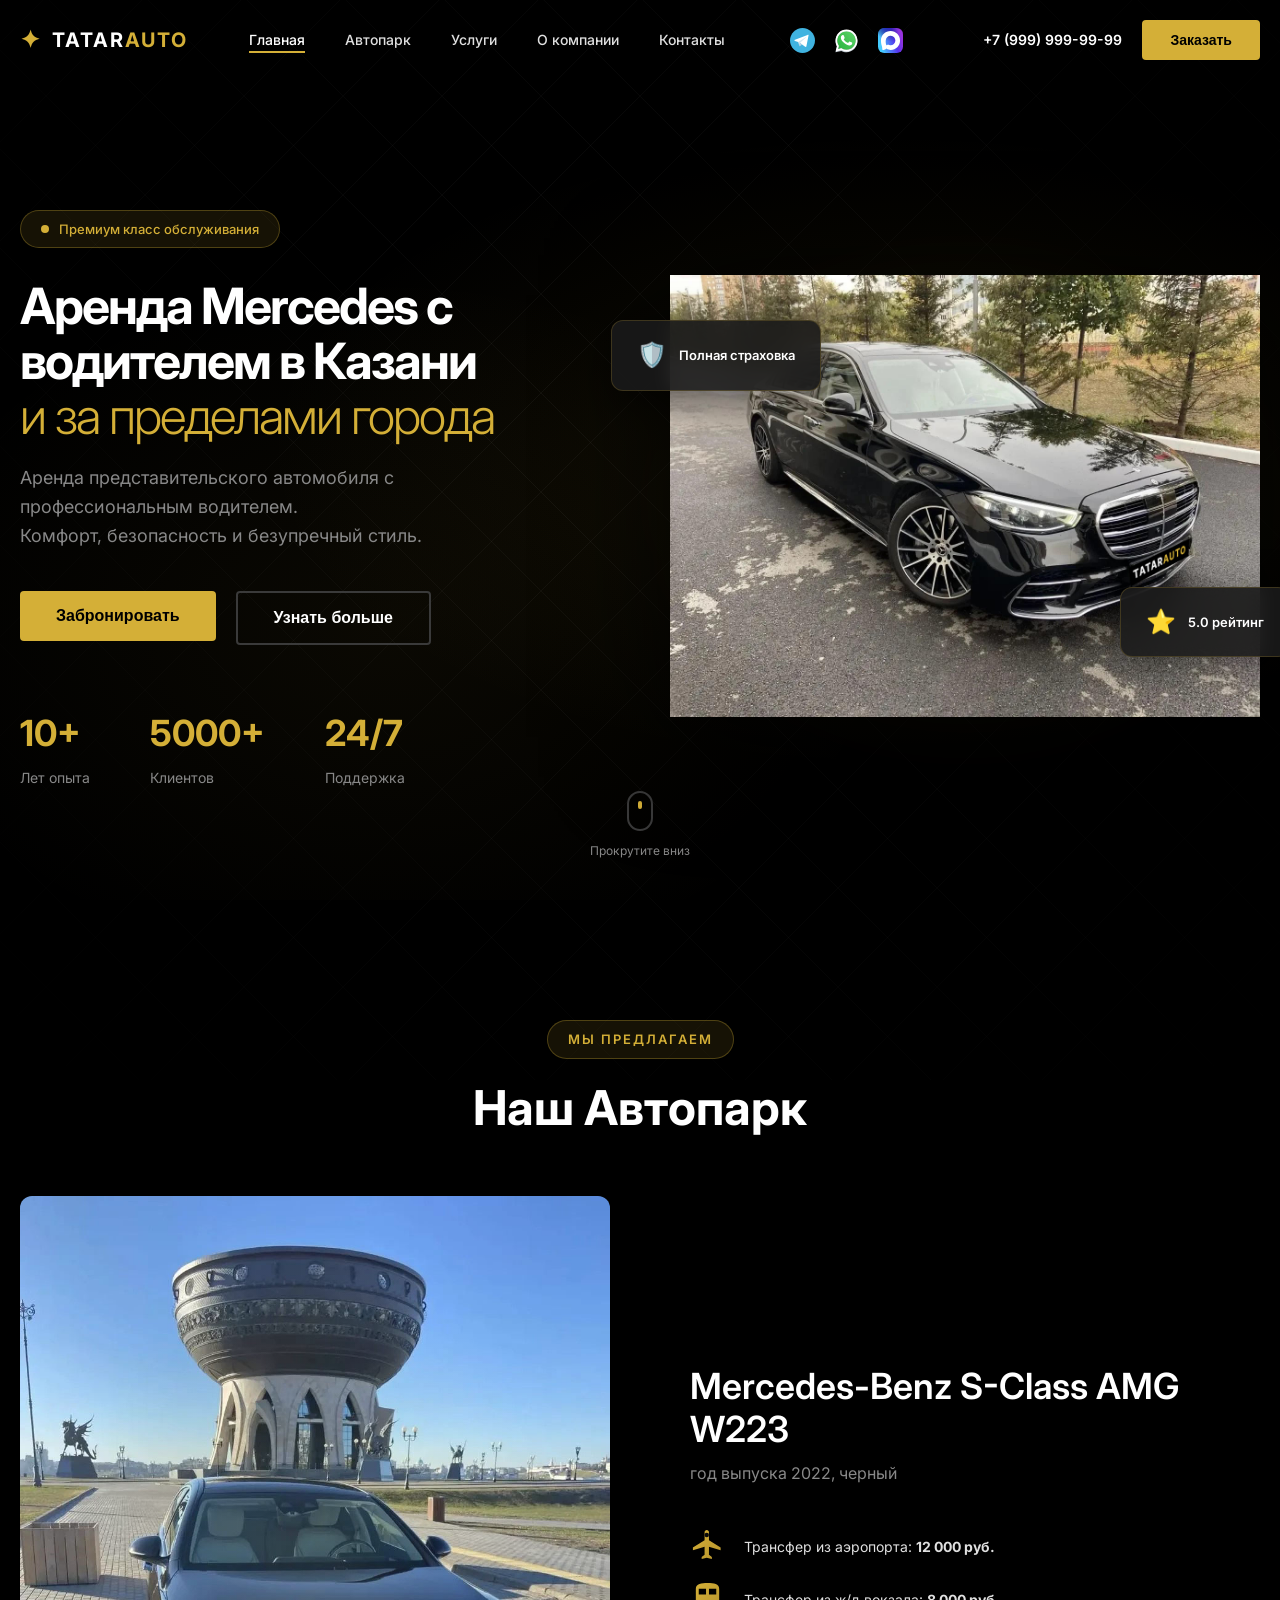
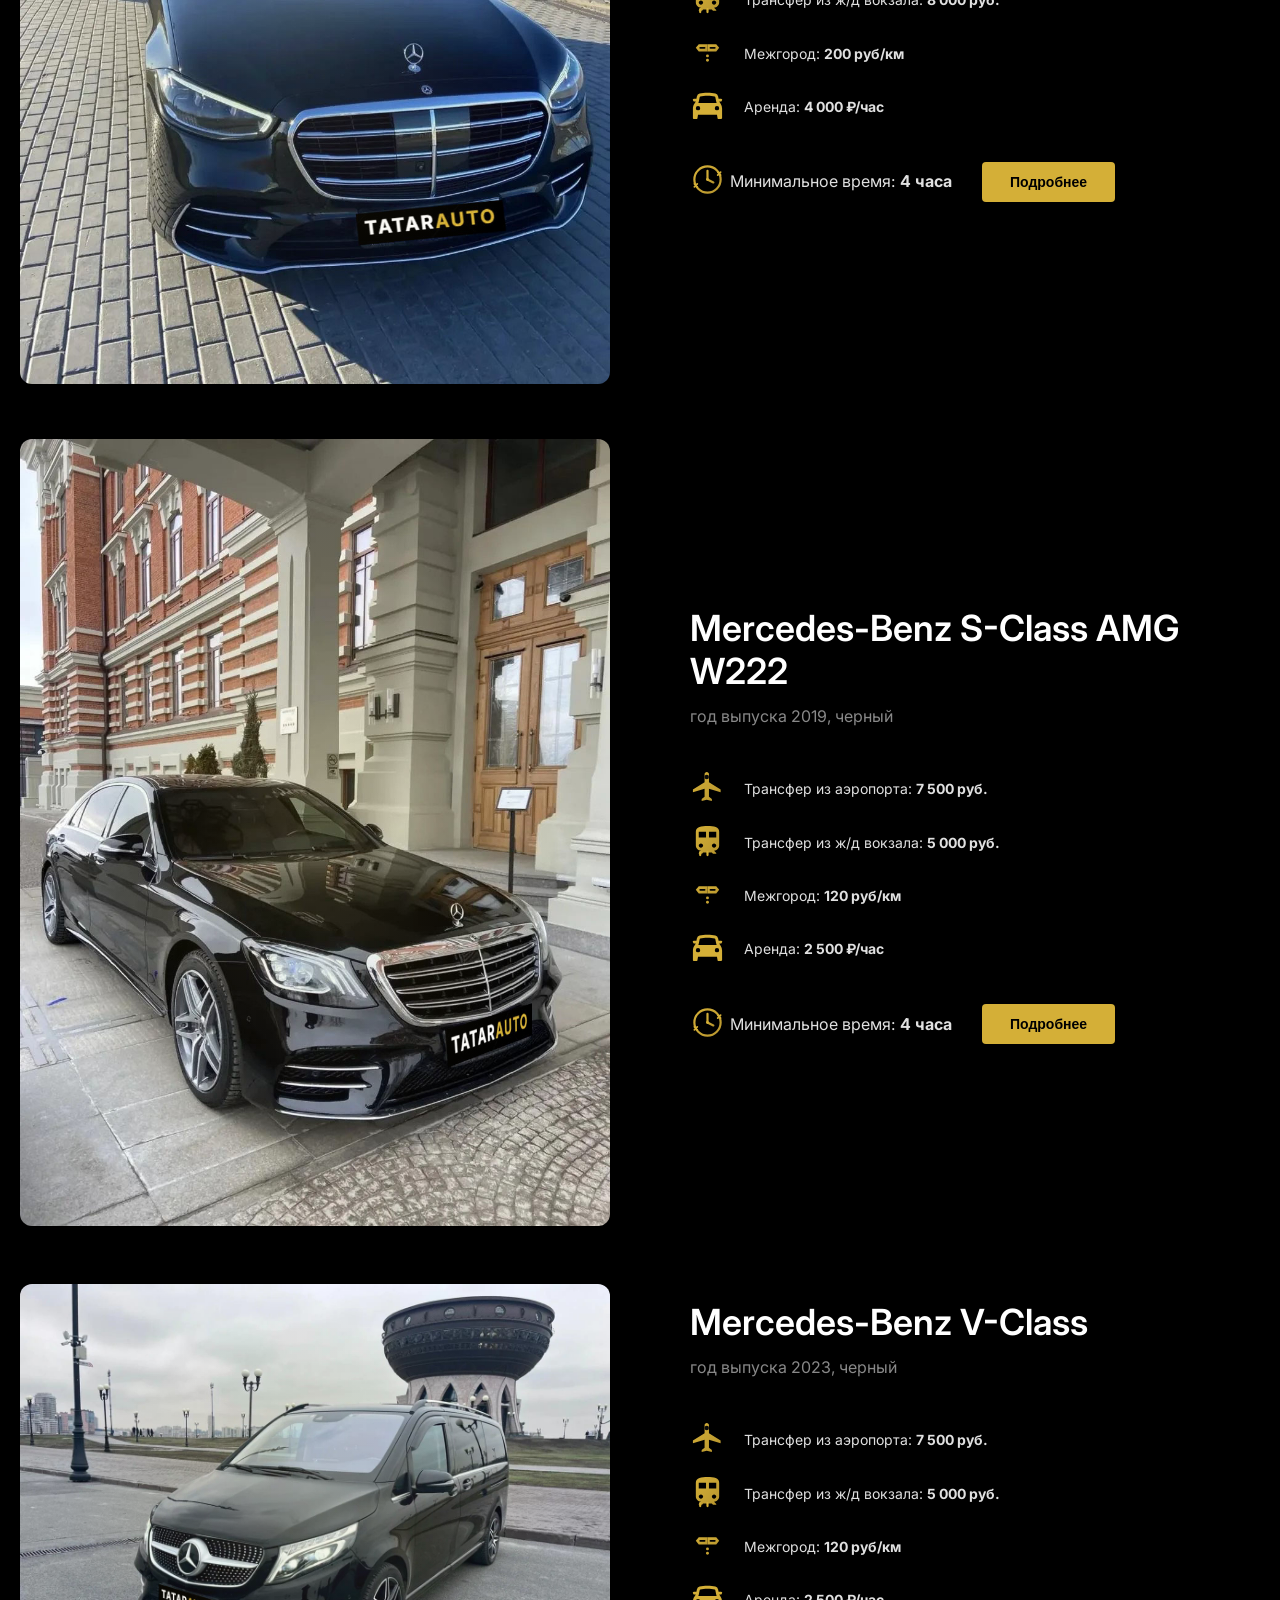
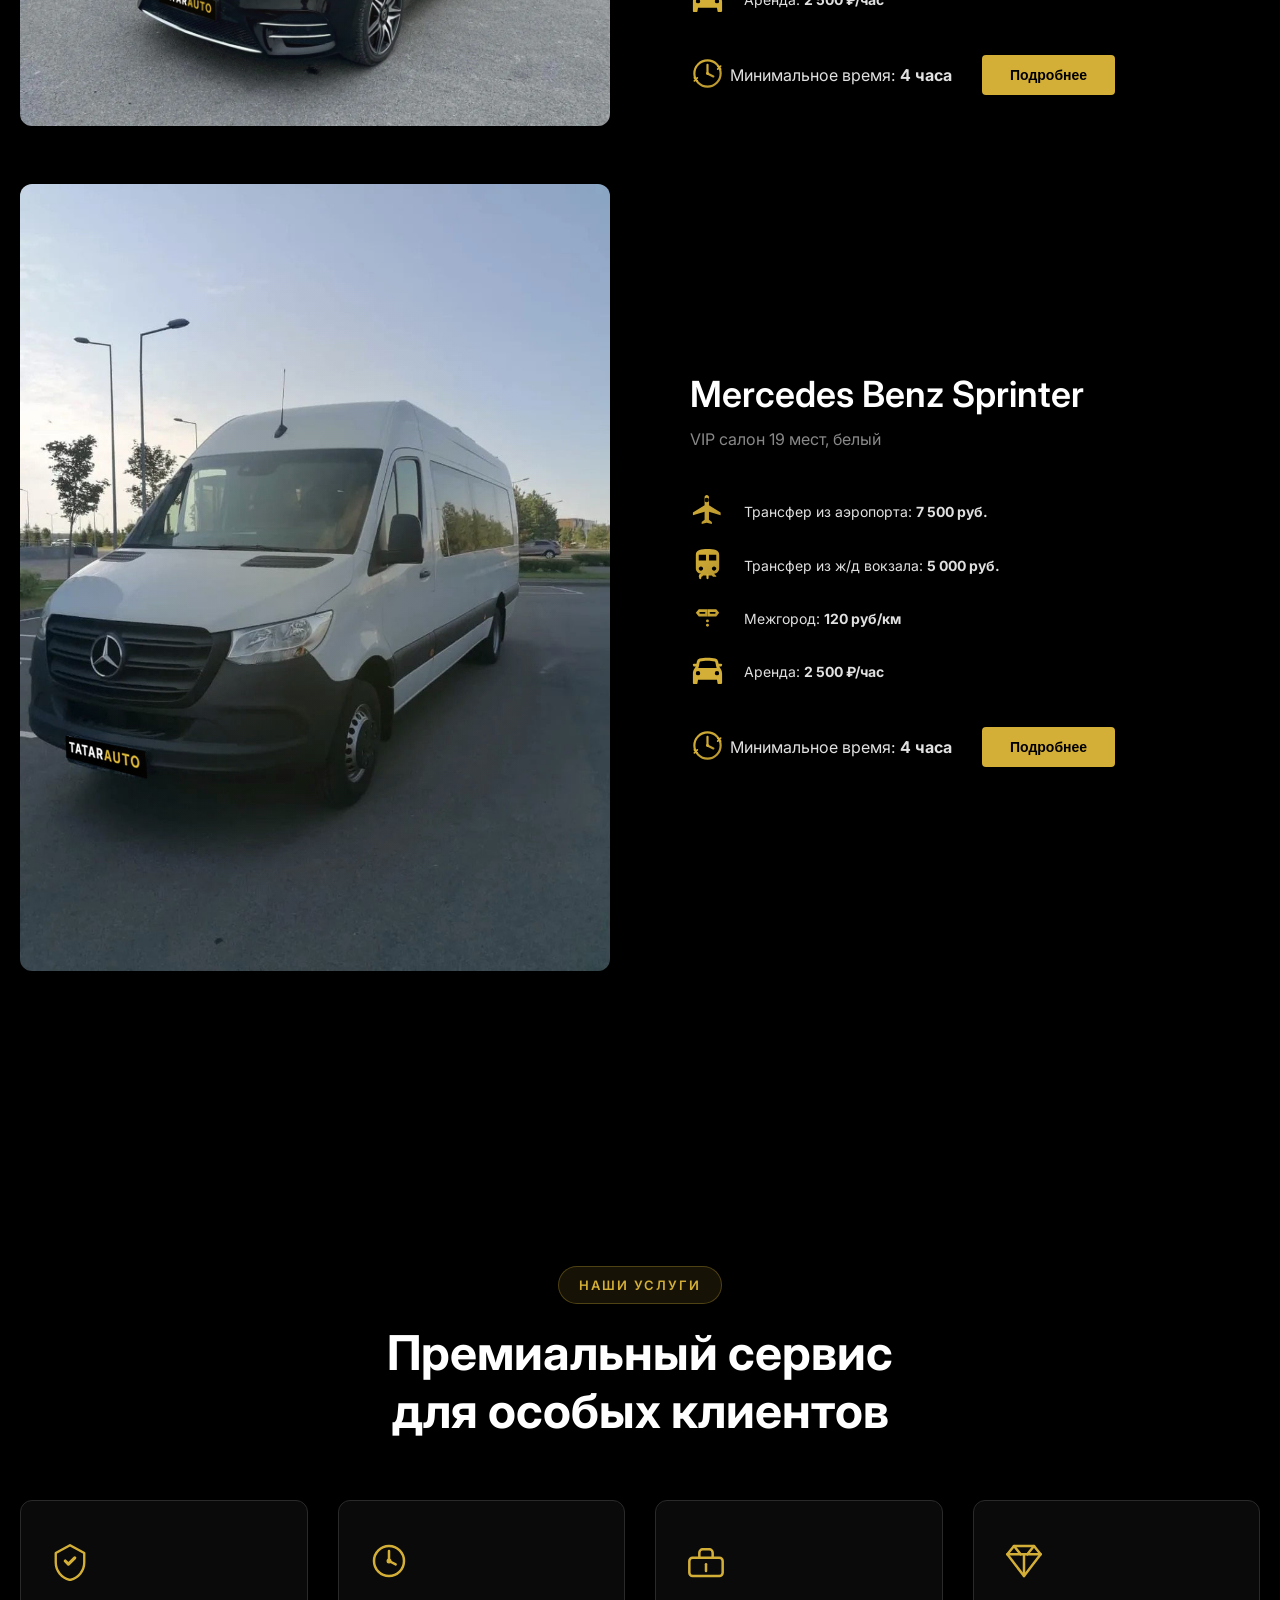
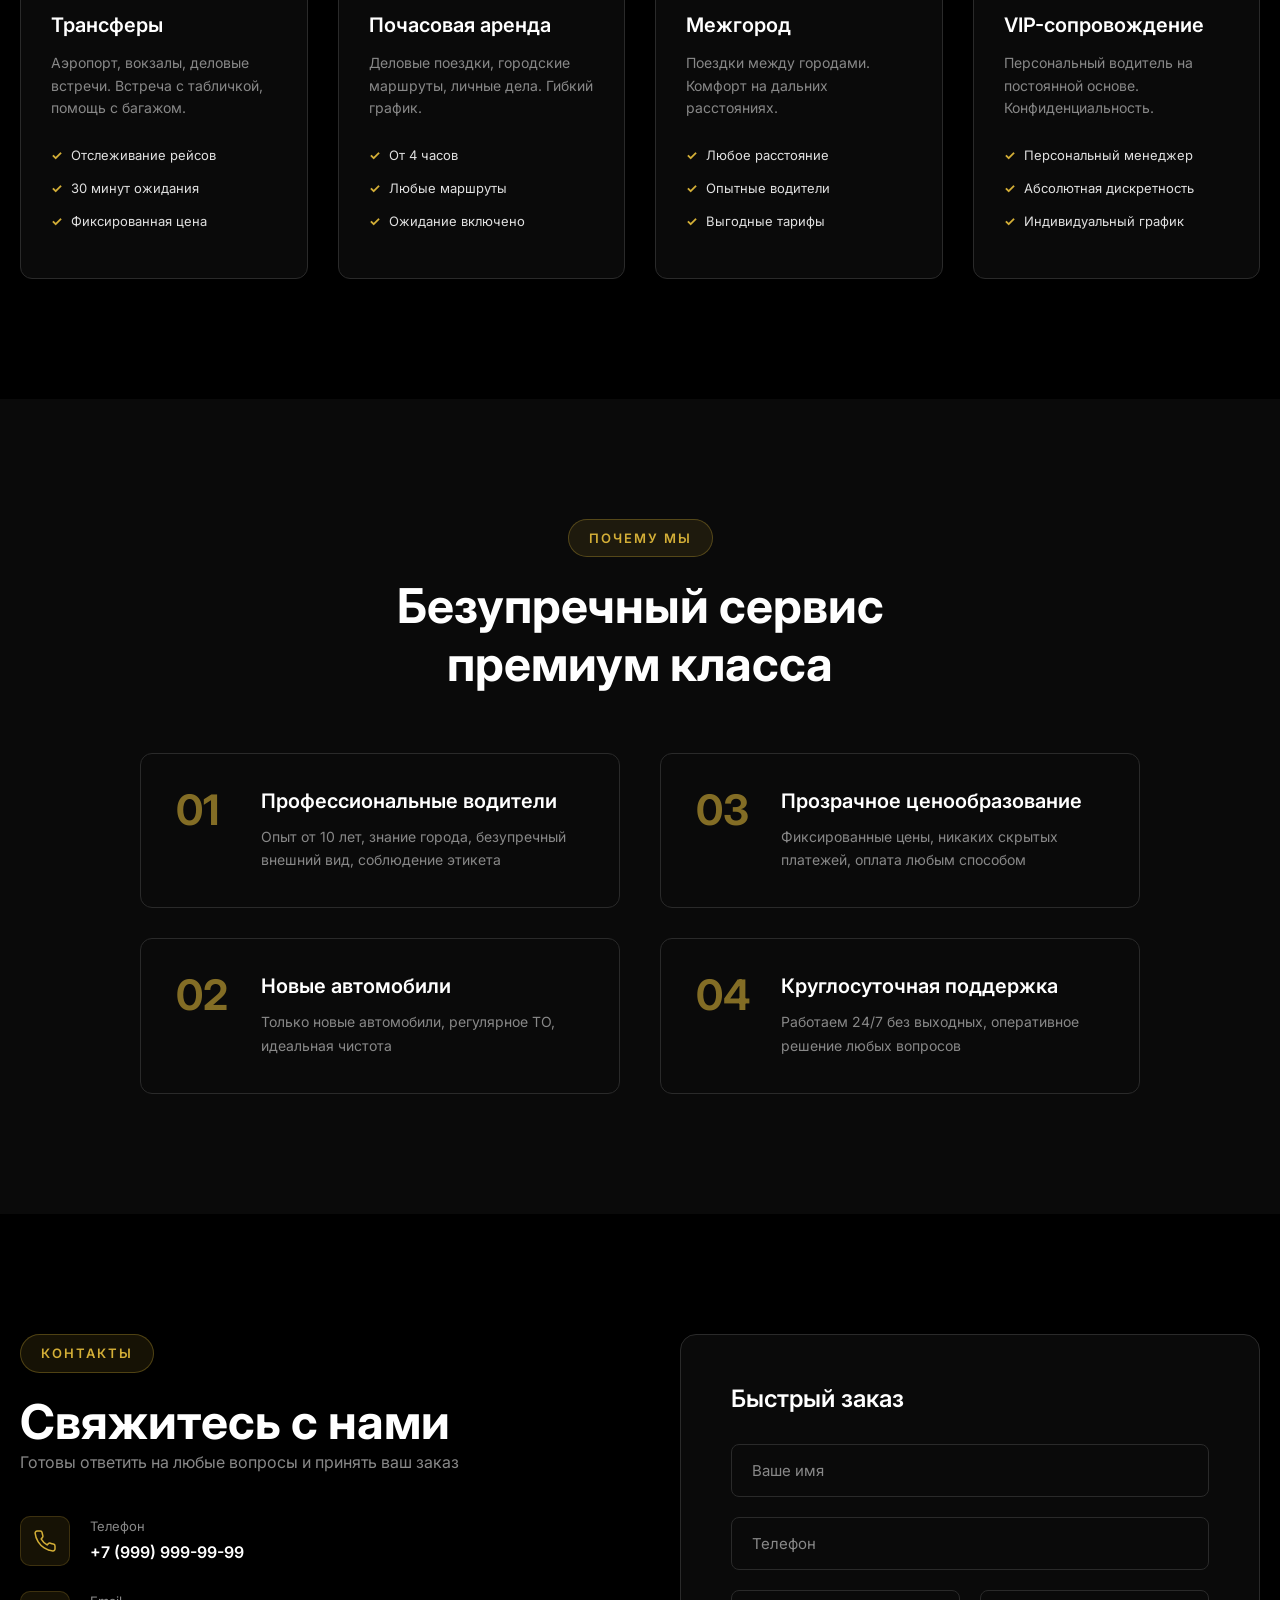
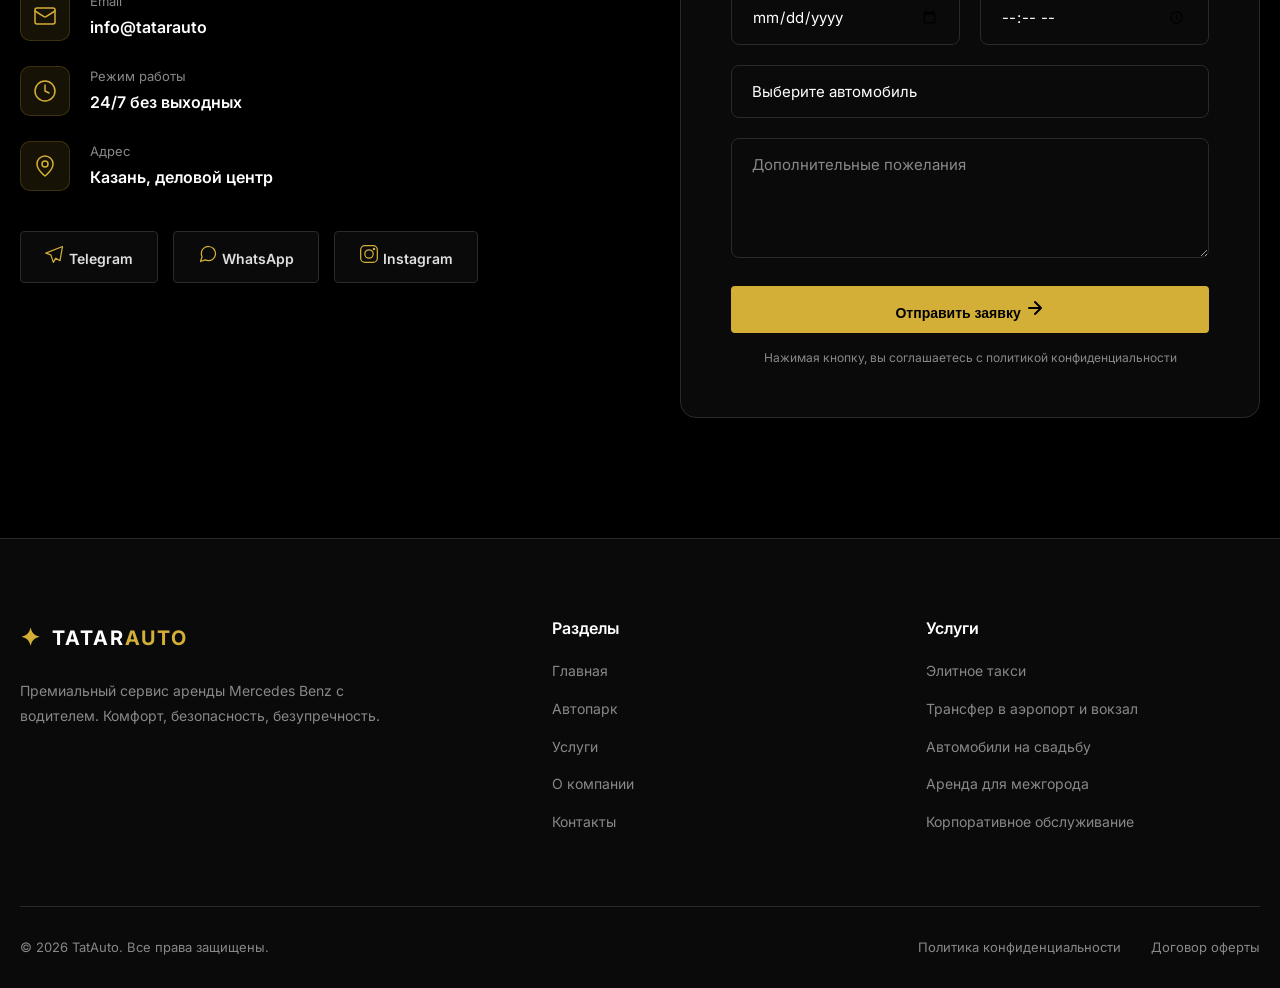
==== index.html @ 0d0bb751 "fix" ====
<!DOCTYPE html>
<html lang="ru">

<head>
    <meta charset="UTF-8">
    <meta name="viewport" content="width=device-width, initial-scale=1.0">
    <title>Аренда Mercedes с водителем в Казани и за пределами города | TatarAuto с водителем</title>
    <link rel="stylesheet" href="style.css">
    <link rel="preconnect" href="https://fonts.googleapis.com">
    <link href="https://fonts.googleapis.com/css2?family=Inter:wght@300;400;500;600;700&display=swap" rel="stylesheet">
</head>

<body>
    <div class="bg-pattern"></div>
    <!-- Preloader -->
    <div class="preloader">
        <div class="preloader-logo">
            <svg class="mercedes-logo" viewBox="0 0 100 100">
                <circle cx="50" cy="50" r="48" fill="none" stroke="#D4AF37" stroke-width="1" />
                <path d="M50 15 L50 85 M15 50 L85 50 M25 25 L75 75 M25 75 L75 25" stroke="#D4AF37" stroke-width="2" />
            </svg>
            <div class="preloader-text">TatarAuto</div>
        </div>
    </div>

    <!-- Navigation -->
    <nav class="navbar">
        <div class="container">
            <div class="nav-wrapper">
                <a href="/" class="logo">
                    <span class="logo-icon">✦</span>
                    <span class="logo-text">TATAR<span class="accent">AUTO</span>
                </a>
                <ul class="nav-menu">
                    <li><a href="#home" class="nav-link active">Главная</a></li>
                    <li><a href="#fleet" class="nav-link">Автопарк</a></li>
                    <li><a href="#about" class="nav-link">Услуги</a></li>
                    <li><a href="#advantages" class="nav-link">О компании</a></li>
                    <li><a href="#contact" class="nav-link">Контакты</a></li>
                </ul>
                <div class="header-socials">
                    <!-- Telegram -->
                    <a href="#" aria-label="Telegram">
                        <img src="image/tg.svg">
                    </a>

                    <!-- WhatsApp -->
                    <a href="#" aria-label="WhatsApp">
                        <img src="image/wa.svg">
                    </a>

                    <!-- Макс (VK) -->
                    <a href="#" aria-label="Макс">
                        <img src="image/max.svg">
                    </a>
                </div>
                <div class="nav-cta">
                    <a href="tel:+79999999999" class="phone-link">+7 (999) 999-99-99</a>
                    <button class="btn-book">Заказать</button>
                </div>
                <div class="hamburger">
                    <span></span>
                    <span></span>
                    <span></span>
                </div>
            </div>
        </div>
    </nav>

    <!-- Hero Section -->
    <section id="home" class="hero">
        <div class="hero-bg-overlay"></div>
        <div class="container">
            <div class="hero-content">
                <div class="hero-badge fade-in">
                    <span class="badge-dot"></span>
                    Премиум класс обслуживания
                </div>
                <h1 class="hero-title fade-in">
                    Аренда Mercedes с водителем в Казани<br>
                    <span class="title-gold">и за пределами города</span>
                </h1>
                <p class="hero-subtitle fade-in">
                    Аренда представительского автомобиля с профессиональным водителем.<br>
                    Комфорт, безопасность и безупречный стиль.
                </p>
                <div class="hero-cta fade-in">
                    <a href="#fleet"><button class="btn-primary btn-large">
                            <span>Забронировать</span>
                        </button></a>
                    <a href="#about"><button class="btn-secondary btn-large">Узнать больше</button></a>
                </div>
                <div class="hero-stats fade-in">
                    <div class="stat-item">
                        <div class="stat-value">10+</div>
                        <div class="stat-label">Лет опыта</div>
                    </div>
                    <div class="stat-item">
                        <div class="stat-value">5000+</div>
                        <div class="stat-label">Клиентов</div>
                    </div>
                    <div class="stat-item">
                        <div class="stat-value">24/7</div>
                        <div class="stat-label">Поддержка</div>
                    </div>
                </div>
            </div>
            <div class="hero-image fade-in-right">
                <div class="image-glow"></div>
                <img src="image/W223/W223-2.jpg" alt="Mercedes Benz S-Class" class="car-image">
                <div class="floating-elements">
                    <div class="float-card card-1">
                        <div class="card-icon">🛡️</div>
                        <div class="card-text">Полная страховка</div>
                    </div>
                    <div class="float-card card-2">
                        <div class="card-icon">⭐</div>
                        <div class="card-text">5.0 рейтинг</div>
                    </div>
                </div>
            </div>
        </div>
        <div class="scroll-indicator">
            <div class="mouse">
                <div class="wheel"></div>
            </div>
            <span>Прокрутите вниз</span>
        </div>
    </section>

    <!-- Fleet Section -->
    <section id="fleet" class="fleet section-padding">
        <div class="container">
            <div class="section-header">
                <div class="section-badge">Мы предлагаем</div>
                <h2 class="section-title">Наш Автопарк</h2>
            </div>
            <div class="fleet-content">
                <div class="fleet-item active" id="s-class">
                    <div class="fleet-image-wrapper">
                        <div class="fleet-glow"></div>
                        <img src="image/W223/W223-1.jpg" alt="S-Class">
                    </div>
                    <div class="fleet-info">
                        <h3 class="fleet-title"><a href="single.html">Mercedes-Benz S-Class AMG W223</a></h3>
                        <p class="fleet-subtitle">год выпуска 2022, черный</p>
                        <ul class="fleet-features">
                            <li>
                                <img src="image/aero.svg">
                                Трансфер из аэропорта: <b>12 000 руб.</b>
                            </li>
                            <li>
                                <img src="image/zhd.svg">
                                Трансфер из ж/д вокзала: <b>8 000 руб.</b>
                            </li>
                            <li>
                                <img src="image/mezh.svg">
                                Межгород: <b>200 руб/км</b>
                            </li>
                            <li>
                                <img src="image/auto.svg">
                                Аренда: <b>4 000 ₽/час</b>
                            </li>
                        </ul>
                        <div class="fleet-price">
                            <div class="price-block">
                                <div class="price-value"><img src="image/time.svg"></div>
                                <span class="price-label">Минимальное время: </span>
                                <span class="price-currency"><b>4 часа</b></span>
                            </div>
                            <a href="single.html"><button class="btn-primary">Подробнее</button></a>
                        </div>
                    </div>
                </div>
                <!-- Other fleet items would be here -->
                <div class="fleet-item" id="e-class">
                    <div class="fleet-image-wrapper">
                        <div class="fleet-glow"></div>
                        <img src="image/W222/W222-1.jpg" alt="S-Class">
                    </div>
                    <div class="fleet-info">
                        <h3 class="fleet-title">Mercedes-Benz S-Class AMG W222</h3>
                        <p class="fleet-subtitle">год выпуска 2019, черный</p>
                        <ul class="fleet-features">
                            <li>
                                <img src="image/aero.svg">
                                Трансфер из аэропорта: <b>7 500 руб.</b>
                            </li>
                            <li>
                                <img src="image/zhd.svg">
                                Трансфер из ж/д вокзала: <b>5 000 руб.</b>
                            </li>
                            <li>
                                <img src="image/mezh.svg">
                                Межгород: <b>120 руб/км</b>
                            </li>
                            <li>
                                <img src="image/auto.svg">
                                Аренда: <b>2 500 ₽/час</b>
                            </li>
                        </ul>
                        <div class="fleet-price">
                            <div class="price-block">
                                <div class="price-value"><img src="image/time.svg"></div>
                                <span class="price-label">Минимальное время: </span>
                                <span class="price-currency"><b>4 часа</b></span>
                            </div>
                            <button class="btn-primary">Подробнее</button>
                        </div>
                    </div>
                </div>
                <div class="fleet-item" id="v-class">
                    <div class="fleet-image-wrapper">
                        <div class="fleet-glow"></div>
                        <img src="image/V/V-1.jpg" alt="S-Class">
                    </div>
                    <div class="fleet-info">
                        <h3 class="fleet-title">Mercedes-Benz V-Class</h3>
                        <p class="fleet-subtitle">год выпуска 2023, черный</p>
                        <ul class="fleet-features">
                            <li>
                                <img src="image/aero.svg">
                                Трансфер из аэропорта: <b>7 500 руб.</b>
                            </li>
                            <li>
                                <img src="image/zhd.svg">
                                Трансфер из ж/д вокзала: <b>5 000 руб.</b>
                            </li>
                            <li>
                                <img src="image/mezh.svg">
                                Межгород: <b>120 руб/км</b>
                            <li>
                                <img src="image/auto.svg">
                                Аренда: <b>2 500 ₽/час</b>
                            </li>
                        </ul>
                        <div class="fleet-price">
                            <div class="price-block">
                                <div class="price-value"><img src="image/time.svg"></div>
                                <span class="price-label">Минимальное время: </span>
                                <span class="price-currency"><b>4 часа</b></span>
                            </div>
                            <button class="btn-primary">Подробнее</button>
                        </div>
                    </div>
                </div>
                <div class="fleet-item" id="sprinter">
                    <div class="fleet-image-wrapper">
                        <div class="fleet-glow"></div>
                        <img src="image/Sprinter/Sprinter-1.jpg" alt="Mercedes Benz Sprinter">
                    </div>
                    <div class="fleet-info">
                        <h3 class="fleet-title">Mercedes Benz Sprinter</h3>
                        <p class="fleet-subtitle">VIP салон 19 мест, белый</p>
                        <ul class="fleet-features">
                            <li>
                                <img src="image/aero.svg">
                                Трансфер из аэропорта: <b>7 500 руб.</b>
                            </li>
                            <li>
                                <img src="image/zhd.svg">
                                Трансфер из ж/д вокзала: <b>5 000 руб.</b>
                            </li>
                            <li>
                                <img src="image/mezh.svg">
                                Межгород: <b>120 руб/км</b>
                            </li>
                            <li>
                                <img src="image/auto.svg">
                                Аренда: <b>2 500 ₽/час</b>
                            </li>
                        </ul>
                        <div class="fleet-price">
                            <div class="price-block">
                                <div class="price-value"><img src="image/time.svg"></div>
                                <span class="price-label">Минимальное время: </span>
                                <span class="price-currency"><b>4 часа</b></span>
                            </div>
                            <button class="btn-primary">Подробнее</button>
                        </div>
                    </div>
                </div>
            </div>
        </div>
    </section>

    <!-- About Section -->
    <section id="about" class="about section-padding">
        <div class="container">
            <div class="section-header">
                <div class="section-badge">Наши услуги</div>
                <h2 class="section-title">Премиальный сервис<br>для особых клиентов</h2>
            </div>
            <div class="services-grid">
                <div class="service-card reveal">
                    <div class="service-icon">
                        <svg xmlns="http://www.w3.org/2000/svg" width="38" height="40" viewBox="0 0 24 24" fill="none" stroke="#D4AF37" stroke-width="1.5" stroke-linecap="round" stroke-linejoin="round">
                            <path d="M12 2L3 7v6c0 5.25 3.75 9.75 9 11 5.25-1.25 9-5.75 9-11V7l-9-5z"></path>
                            <path d="M9 12l2 2 4-4" stroke-width="2"></path>
                        </svg>
                    </div>
                    <h3 class="service-title">Трансферы</h3>
                    <p class="service-desc">Аэропорт, вокзалы, деловые встречи. Встреча с табличкой, помощь с багажом.</p>
                    <ul class="service-features">
                        <li>Отслеживание рейсов</li>
                        <li>30 минут ожидания</li>
                        <li>Фиксированная цена</li>
                    </ul>
                </div>
                <div class="service-card reveal">
                    <div class="service-icon">
                        <svg xmlns="http://www.w3.org/2000/svg" width="40" height="40" viewBox="0 0 24 24" fill="none" stroke="#D4AF37" stroke-width="1.5" stroke-linecap="round" stroke-linejoin="round">
                            <circle cx="12" cy="12" r="9"></circle>
                            <polyline points="12 6 12 12 16 14"></polyline>
                            <circle cx="12" cy="12" r="1.5" fill="#D4AF37" stroke="none"></circle>
                        </svg>
                    </div>
                    <h3 class="service-title">Почасовая аренда</h3>
                    <p class="service-desc">Деловые поездки, городские маршруты, личные дела. Гибкий график.</p>
                    <ul class="service-features">
                        <li>От 4 часов</li>
                        <li>Любые маршруты</li>
                        <li>Ожидание включено</li>
                    </ul>
                </div>
                <div class="service-card reveal">
                    <div class="service-icon">
                        <svg xmlns="http://www.w3.org/2000/svg" width="40" height="40" viewBox="0 0 24 24" fill="none" stroke="#D4AF37" stroke-width="1.5" stroke-linecap="round" stroke-linejoin="round">
                            <rect x="2" y="10" width="20" height="11" rx="2"></rect>
                            <path d="M8 10V7a2 2 0 0 1 2-2h4a2 2 0 0 1 2 2v3"></path>
                            <line x1="12" y1="14" x2="12" y2="18"></line>
                        </svg>
                    </div>
                    <h3 class="service-title">Межгород</h3>
                    <p class="service-desc">Поездки между городами. Комфорт на дальних расстояниях.</p>
                    <ul class="service-features">
                        <li>Любое расстояние</li>
                        <li>Опытные водители</li>
                        <li>Выгодные тарифы</li>
                    </ul>
                </div>
                <div class="service-card reveal">
                    <div class="service-icon">
                        <svg xmlns="http://www.w3.org/2000/svg" width="40" height="40" viewBox="0 0 24 24" fill="none" stroke="#D4AF37" stroke-width="1.5" stroke-linecap="round" stroke-linejoin="round">
                            <path d="M6 3h12l4 5-10 13L2 8l4-5z"></path>
                            <line x1="2" y1="8" x2="22" y2="8"></line>
                            <line x1="12" y1="21" x2="12" y2="8"></line>
                            <line x1="6" y1="3" x2="10" y2="8"></line>
                            <line x1="18" y1="3" x2="14" y2="8"></line>
                        </svg>
                    </div>
                    <h3 class="service-title">VIP-сопровождение</h3>
                    <p class="service-desc">Персональный водитель на постоянной основе. Конфиденциальность.</p>
                    <ul class="service-features">
                        <li>Персональный менеджер</li>
                        <li>Абсолютная дискретность</li>
                        <li>Индивидуальный график</li>
                    </ul>
                </div>
            </div>
        </div>
    </section>

    <!-- Advantages Section -->
    <section id="advantages" class="advantages section-padding">
        <div class="container">
            <div class="section-header">
                <div class="section-badge">Почему мы</div>
                <h2 class="section-title">Безупречный сервис<br>премиум класса</h2>
            </div>
            <div class="advantages-grid">
                <div class="advantages-column">
                    <div class="advantage-item reveal">
                        <div class="advantage-number">01</div>
                        <div class="advantage-text">
                            <h4>Профессиональные водители</h4>
                            <p>Опыт от 10 лет, знание города, безупречный внешний вид, соблюдение этикета</p>
                        </div>
                    </div>
                    <div class="advantage-item reveal">
                        <div class="advantage-number">02</div>
                        <div class="advantage-text">
                            <h4>Новые автомобили</h4>
                            <p>Только новые автомобили, регулярное ТО, идеальная чистота</p>
                        </div>
                    </div>
                </div>
                <div class="advantages-column">
                    <div class="advantage-item reveal">
                        <div class="advantage-number">03</div>
                        <div class="advantage-text">
                            <h4>Прозрачное ценообразование</h4>
                            <p>Фиксированные цены, никаких скрытых платежей, оплата любым способом</p>
                        </div>
                    </div>
                    <div class="advantage-item reveal">
                        <div class="advantage-number">04</div>
                        <div class="advantage-text">
                            <h4>Круглосуточная поддержка</h4>
                            <p>Работаем 24/7 без выходных, оперативное решение любых вопросов</p>
                        </div>
                    </div>
                </div>
            </div>
        </div>
    </section>

    <!-- Contact Section -->
    <section id="contact" class="contact section-padding">
        <div class="container">
            <div class="contact-wrapper">
                <div class="contact-info">
                    <div class="section-badge">Контакты</div>
                    <h2 class="section-title">Свяжитесь с нами</h2>
                    <p class="contact-desc">Готовы ответить на любые вопросы и принять ваш заказ</p>

                    <div class="contact-items">
                        <div class="contact-item">
                            <div class="contact-icon">
                                <!-- Phone -->
                                <svg viewBox="0 0 24 24" fill="none" stroke="currentColor" stroke-width="1.5" stroke-linecap="round" stroke-linejoin="round">
                                    <path d="M22 16.92v3a2 2 0 0 1-2.18 2 19.79 19.79 0 0 1-8.63-3.07 19.5 19.5 0 0 1-6-6 19.79 19.79 0 0 1-3.07-8.67A2 2 0 0 1 4.11 2h3a2 2 0 0 1 2 1.72 12.84 12.84 0 0 0 .7 2.81 2 2 0 0 1-.45 2.11L8.09 9.91a16 16 0 0 0 6 6l1.27-1.27a2 2 0 0 1 2.11-.45 12.84 12.84 0 0 0 2.81.7A2 2 0 0 1 22 16.92z" />
                                </svg>
                            </div>
                            <div class="contact-details">
                                <span class="contact-label">Телефон</span>
                                <a href="tel:+79999999999" class="contact-value">+7 (999) 999-99-99</a>
                            </div>
                        </div>

                        <div class="contact-item">
                            <div class="contact-icon">
                                <!-- Email -->
                                <svg viewBox="0 0 24 24" fill="none" stroke="currentColor" stroke-width="1.5" stroke-linecap="round" stroke-linejoin="round">
                                    <rect x="2" y="4" width="20" height="16" rx="2" />
                                    <path d="m22 7-8.97 5.7a1.94 1.94 0 0 1-2.06 0L2 7" />
                                </svg>
                            </div>
                            <div class="contact-details">
                                <span class="contact-label">Email</span>
                                <a href="mailto:info@tatarauto.com" class="contact-value">info@tatarauto</a>
                            </div>
                        </div>

                        <div class="contact-item">
                            <div class="contact-icon">
                                <!-- Clock -->
                                <svg viewBox="0 0 24 24" fill="none" stroke="currentColor" stroke-width="1.5" stroke-linecap="round" stroke-linejoin="round">
                                    <circle cx="12" cy="12" r="10" />
                                    <polyline points="12 6 12 12 16 14" />
                                </svg>
                            </div>
                            <div class="contact-details">
                                <span class="contact-label">Режим работы</span>
                                <span class="contact-value">24/7 без выходных</span>
                            </div>
                        </div>

                        <div class="contact-item">
                            <div class="contact-icon">
                                <!-- Map Pin -->
                                <svg viewBox="0 0 24 24" fill="none" stroke="currentColor" stroke-width="1.5" stroke-linecap="round" stroke-linejoin="round">
                                    <path d="M20 10c0 6-8 12-8 12s-8-6-8-12a8 8 0 0 1 16 0Z" />
                                    <circle cx="12" cy="10" r="3" />
                                </svg>
                            </div>
                            <div class="contact-details">
                                <span class="contact-label">Адрес</span>
                                <span class="contact-value">Казань, деловой центр</span>
                            </div>
                        </div>
                    </div>

                    <div class="social-links">
                        <a href="#" class="social-link">
                            <svg xmlns="http://www.w3.org/2000/svg" width="20" height="20" viewBox="0 0 24 24" fill="none" stroke="#D4AF37" stroke-width="1.5" stroke-linecap="round" stroke-linejoin="round">
                                <path d="M21 3L1 11l6 2 3 9 3-5 5 3 3-17z"></path>
                            </svg>
                            Telegram
                        </a>
                        <a href="#" class="social-link">
                            <svg xmlns="http://www.w3.org/2000/svg" width="20" height="20" viewBox="0 0 24 24" fill="none" stroke="#D4AF37" stroke-width="1.5" stroke-linecap="round" stroke-linejoin="round">
                                <path d="M21 11.5a8.38 8.38 0 0 1-.9 3.8 8.5 8.5 0 0 1-7.6 4.7 8.38 8.38 0 0 1-3.8-.9L3 21l1.9-5.7a8.38 8.38 0 0 1-.9-3.8 8.5 8.5 0 0 1 4.7-7.6 8.38 8.38 0 0 1 3.8-.9h.5a8.48 8.48 0 0 1 8 8v.5z"></path>
                            </svg>
                            WhatsApp
                        </a>
                        <a href="#" class="social-link">
                            <svg xmlns="http://www.w3.org/2000/svg" width="20" height="20" viewBox="0 0 24 24" fill="none" stroke="#D4AF37" stroke-width="1.5" stroke-linecap="round" stroke-linejoin="round">
                                <rect x="2" y="2" width="20" height="20" rx="5"></rect>
                                <circle cx="12" cy="12" r="5"></circle>
                                <circle cx="18" cy="6" r="1.5" fill="#D4AF37" stroke="none"></circle>
                            </svg>
                            Instagram
                        </a>
                    </div>
                </div>

                <div class="contact-form-wrapper">
                    <form class="contact-form" id="bookingForm">
                        <h3 class="form-title">Быстрый заказ</h3>
                        <div class="form-group">
                            <input type="text" class="form-input" placeholder="Ваше имя" required>
                        </div>
                        <div class="form-group">
                            <input type="tel" class="form-input" placeholder="Телефон" required>
                        </div>
                        <div class="form-row">
                            <div class="form-group">
                                <input type="date" class="form-input" required>
                            </div>
                            <div class="form-group">
                                <input type="time" class="form-input" required>
                            </div>
                        </div>
                        <div class="form-group">
                            <select class="form-input" required>
                                <option value="">Выберите автомобиль</option>
                                <option value="s-class">S-class AMG W222</option>
                                <option value="e-class">S-class AMG W223</option>
                                <option value="v-class">V-Class</option>
                                <option value="sprinter">Sprinter</option>
                            </select>
                        </div>
                        <div class="form-group">
                            <textarea class="form-input" rows="4" placeholder="Дополнительные пожелания"></textarea>
                        </div>
                        <button type="submit" class="btn-primary btn-full">
                            <span>Отправить заявку</span>
                            <svg width="20" height="20" viewBox="0 0 20 20" fill="none">
                                <path d="M4 10H16M16 10L10 4M16 10L10 16" stroke="currentColor" stroke-width="2" stroke-linecap="round" stroke-linejoin="round" />
                            </svg>
                        </button>
                        <p class="form-note">Нажимая кнопку, вы соглашаетесь с политикой конфиденциальности</p>
                    </form>
                </div>
            </div>
        </div>
    </section>

    <!-- Footer -->
    <footer class="footer">
        <div class="container">
            <div class="footer-wrapper">
                <div class="footer-brand">
                    <a href="#" class="logo">
                        <span class="logo-icon">✦</span>
                        <span class="logo-text">TATAR<span class="accent">AUTO</span>
                    </a>
                    <p class="footer-desc">Премиальный сервис аренды Mercedes Benz с водителем. Комфорт, безопасность, безупречность.</p>
                </div>
                <div class="footer-links">
                    <div class="footer-column">
                        <h4>Разделы</h4>
                        <ul>
                            <li><a href="#home">Главная</a></li>
                            <li><a href="#fleet">Автопарк</a></li>
                            <li><a href="#about">Услуги</a></li>
                            <li><a href="#advantages">О компании</a></li>
                            <li><a href="#contact">Контакты</a></li>
                        </ul>
                    </div>
                    <div class="footer-column">
                        <h4>Услуги</h4>
                        <ul>
                            <li><a href="#">Элитное такси</a></li>
                            <li><a href="#">Трансфер в аэропорт и вокзал</a></li>
                            <li><a href="#">Автомобили на свадьбу</a></li>
                            <li><a href="#">Аренда для межгорода</a></li>
                            <li><a href="#">Корпоративное обслуживание</a></li>
                        </ul>
                    </div>
                </div>
            </div>
            <div class="footer-bottom">
                <p>&copy; 2026 TatAuto. Все права защищены.</p>
                <div class="footer-legal">
                    <a href="#">Политика конфиденциальности</a>
                    <a href="#">Договор оферты</a>
                </div>
            </div>
        </div>
    </footer>

    <!-- Modal -->
    <div class="modal" id="bookingModal">
        <div class="modal-overlay"></div>
        <div class-modal-content">
            <button class="modal-close">&times;</button>
            <div class="modal-body">
                <h3>Заказать автомобиль</h3>
                <p>Оставьте ваши контакты, и мы свяжемся с вами в ближайшее время</p>
                <!-- Form would be duplicated here -->
            </div>
        </div>
    </div>

    <script src="https://code.jquery.com/jquery-3.7.1.min.js"></script>
    <script src="script.js"></script>
</body>

</html>
---- style.css ----
/* ============================================
   CSS Variables & Reset
   ============================================ */
:root {
    --color-black: #000000;
    --color-dark: #0a0a0a;
    --color-gray-dark: #0a0a0a;
    --color-gray: #2a2a2a;
    --color-gray-light: #3a3a3a;
    --color-gold: #D4AF37;
    --color-gold-light: #F4D03F;
    --color-gold-dark: #B8941F;
    --color-white: #ffffff;
    --color-text: #e0e0e0;
    --color-text-muted: #888888;
    --font-primary: 'Inter', -apple-system, BlinkMacSystemFont, 'Segoe UI', sans-serif;
    --transition-fast: 0.2s ease;
    --transition-base: 0.3s ease;
    --transition-slow: 0.5s ease;
    --shadow-sm: 0 2px 8px rgba(0, 0, 0, 0.3);
    --shadow-md: 0 4px 20px rgba(0, 0, 0, 0.4);
    --shadow-lg: 0 10px 40px rgba(0, 0, 0, 0.5);
    --shadow-gold: 0 0 30px rgba(212, 175, 55, 0.3);
    --container-width: 1280px;
    --section-padding: 120px;
}

* {
    margin: 0;
    padding: 0;
    box-sizing: border-box;
}

html {
    scroll-behavior: smooth;
}

body {
    font-family: var(--font-primary);
    background-color: var(--color-black);
    color: var(--color-text);
    line-height: 1.6;
    overflow-x: hidden;
}

/* ============================================
   Typography
   ============================================ */
h1, h2, h3, h4, h5, h6 {
    font-weight: 600;
    line-height: 1.2;
    color: var(--color-white);
}

a {
    text-decoration: none;
    color: inherit;
    transition: var(--transition-fast);
}

.bg-pattern {
    position: fixed;
    top: 0; left: 0;
    width: 100%; height: 100%;
    pointer-events: none;
    z-index: -1;
    /* Перекрестные диагонали = ромбы */
    background:
        repeating-linear-gradient(45deg, transparent, transparent 49px, rgba(255,255,255,0.08) 50px),
        repeating-linear-gradient(-45deg, transparent, transparent 49px, rgba(255,255,255,0.08) 50px);
    /* Растягиваем фон, чтобы ромбы не обрезались на границах экрана */
    transform: scale(1.4);
    transform-origin: center;
    /* Плавное растворение к краям */
    mask-image: radial-gradient(circle at 50% 50%, black 10%, transparent 80%);
    -webkit-mask-image: radial-gradient(circle at 50% 50%, black 10%, transparent 80%);
}

/* ============================================
   Container & Layout
   ============================================ */
.container {
    max-width: var(--container-width);
    margin: 0 auto;
    padding: 0 20px;
}

.section-padding {
    padding: var(--section-padding) 0;
}

/* ============================================
   Preloader
   ============================================ */
/* Убираем прелоадер сразу если есть проблемы */
body.preload {
    overflow: hidden;
}

.preloader.hidden {
    opacity: 0;
    visibility: hidden;
    pointer-events: none;
}

/* Гарантируем что контент виден */
body {
    opacity: 1;
    transition: opacity 0.3s;
}

.preloader {
    position: fixed;
    top: 0;
    left: 0;
    width: 100%;
    height: 100%;
    background: var(--color-black);
    display: flex;
    align-items: center;
    justify-content: center;
    z-index: 9999;
    transition: opacity 0.5s ease, visibility 0.5s ease;
}

.preloader.hidden {
    opacity: 0;
    visibility: hidden;
}

.preloader-logo {
    text-align: center;
}

.mercedes-logo {
    width: 80px;
    height: 80px;
    animation: rotate 3s linear infinite;
}

@keyframes rotate {
    from { transform: rotate(0deg); }
    to { transform: rotate(360deg); }
}

.preloader-text {
    margin-top: 20px;
    font-size: 14px;
    letter-spacing: 4px;
    color: var(--color-gold);
    animation: pulse 1.5s ease-in-out infinite;
}

@keyframes pulse {
    0%, 100% { opacity: 1; }
    50% { opacity: 0.5; }
}

/* ============================================
   Navigation
   ============================================ */
.navbar {
    position: fixed;
    top: 0;
    left: 0;
    width: 100%;
    z-index: 1000;
    padding: 20px 0;
    transition: var(--transition-base);
}

.navbar.scrolled {
    background: rgba(10, 10, 10, 0.95);
    backdrop-filter: blur(20px);
    padding: 15px 0;
    box-shadow: var(--shadow-md);
}

.nav-wrapper {
    display: flex;
    align-items: center;
    justify-content: space-between;
}

.logo {
    display: flex;
    align-items: center;
    gap: 10px;
    font-size: 20px;
    font-weight: 700;
    color: var(--color-white);
    letter-spacing: 2px;
}

.logo .accent {
    color: var(--color-gold);
}

.logo-icon {
    color: var(--color-gold);
    font-size: 24px;
}

.nav-menu {
    display: flex;
    list-style: none;
    gap: 40px;
}

.nav-link {
    font-size: 14px;
    font-weight: 500;
    color: var(--color-text);
    position: relative;
    padding: 5px 0;
}

.nav-link::after {
    content: '';
    position: absolute;
    bottom: 0;
    left: 0;
    width: 0;
    height: 2px;
    background: var(--color-gold);
    transition: var(--transition-base);
}

.nav-link:hover,
.nav-link.active {
    color: var(--color-white);
}

.nav-link:hover::after,
.nav-link.active::after {
    width: 100%;
}

.nav-cta {
    display: flex;
    align-items: center;
    gap: 20px;
}

.phone-link {
    font-size: 14px;
    font-weight: 600;
    color: var(--color-white);
}

.hamburger {
    display: none;
    flex-direction: column;
    gap: 5px;
    cursor: pointer;
}

.hamburger span {
    width: 25px;
    height: 2px;
    background: var(--color-white);
    transition: var(--transition-base);
}

/* ============================================
   Buttons
   ============================================ */
.btn-primary,
.btn-secondary,
.btn-book {
    padding: 12px 28px;
    border-radius: 4px;
    font-size: 14px;
    font-weight: 600;
    cursor: pointer;
    transition: var(--transition-base);
    border: none;
    /*display: inline-flex;*/
    align-items: center;
    gap: 10px;
}

.btn-primary {
    background: var(--color-gold);
    color: var(--color-black);
}

.btn-primary:hover {
    background: var(--color-gold-light);
    transform: translateY(-2px);
    box-shadow: var(--shadow-gold);
}

.btn-secondary {
    background: transparent;
    color: var(--color-white);
    border: 2px solid var(--color-gray-light);
}

.btn-secondary:hover {
    border-color: var(--color-gold);
    color: var(--color-gold);
}

.btn-book {
    background: var(--color-gold);
    color: var(--color-black);
}

.btn-large {
    padding: 16px 36px;
    font-size: 16px;
}

.btn-full {
    width: 100%;
    justify-content: center;
}

/* ============================================
   Hero Section
   ============================================ */
.hero {
    min-height: 100vh;
    display: flex;
    align-items: center;
    position: relative;
    padding-top: 100px;
    overflow: hidden;
}

.hero-bg-overlay {
    position: absolute;
    top: 0;
    left: 0;
    width: 100%;
    height: 100%;
    background: radial-gradient(ellipse at 70% 50%, rgba(212, 175, 55, 0.08) 0%, transparent 50%),
                radial-gradient(ellipse at 30% 70%, rgba(212, 175, 55, 0.05) 0%, transparent 40%);
    pointer-events: none;
}

.hero .container {
    display: grid;
    grid-template-columns: 1fr 1fr;
    gap: 60px;
    align-items: center;
    position: relative;
    z-index: 1;
}

.hero-badge {
    display: inline-flex;
    align-items: center;
    gap: 10px;
    padding: 8px 20px;
    background: rgba(212, 175, 55, 0.1);
    border: 1px solid rgba(212, 175, 55, 0.3);
    border-radius: 30px;
    font-size: 13px;
    font-weight: 500;
    color: var(--color-gold);
    margin-bottom: 30px;
}

.badge-dot {
    width: 8px;
    height: 8px;
    background: var(--color-gold);
    border-radius: 50%;
    animation: blink 2s ease-in-out infinite;
}

@keyframes blink {
    0%, 100% { opacity: 1; }
    50% { opacity: 0.3; }
}

.hero-title {
    font-size: 50px;
    font-weight: 700;
    line-height: 1.1;
    margin-bottom: 20px;
    letter-spacing: -2px;
}

.title-gold {
    color: var(--color-gold);
    font-weight: 300;
}

.hero-subtitle {
    font-size: 18px;
    color: var(--color-text-muted);
    margin-bottom: 40px;
    max-width: 500px;
    line-height: 1.6;
}

.hero-cta {
    display: flex;
    gap: 20px;
    margin-bottom: 60px;
}

.hero-stats {
    display: flex;
    gap: 60px;
}

.stat-item {
    text-align: left;
}

.stat-value {
    font-size: 36px;
    font-weight: 700;
    color: var(--color-gold);
    margin-bottom: 5px;
}

.stat-label {
    font-size: 14px;
    color: var(--color-text-muted);
}

/* Hero Image */
.hero-image {
    position: relative;
}

.image-glow {
    position: absolute;
    top: 50%;
    left: 50%;
    transform: translate(-50%, -50%);
    width: 120%;
    height: 120%;
    background: radial-gradient(ellipse, rgba(212, 175, 55, 0.2) 0%, transparent 60%);
    filter: blur(60px);
    animation: glow 4s ease-in-out infinite;
}

@keyframes glow {
    0%, 100% { opacity: 0.5; transform: translate(-50%, -50%) scale(1); }
    50% { opacity: 0.8; transform: translate(-50%, -50%) scale(1.1); }
}

.car-image {
    width: 100%;
    filter: drop-shadow(0 20px 60px rgba(0, 0, 0, 0.8));
    animation: float 6s ease-in-out infinite;
}

@keyframes float {
    0%, 100% { transform: translateY(0px); }
    50% { transform: translateY(-20px); }
}

.floating-elements {
    position: absolute;
    width: 100%;
    height: 100%;
    top: 0;
    left: 0;
    pointer-events: none;
}

.float-card {
    position: absolute;
    background: rgba(26, 26, 26, 0.9);
    backdrop-filter: blur(10px);
    padding: 15px 25px;
    border-radius: 12px;
    border: 1px solid rgba(212, 175, 55, 0.2);
    display: flex;
    align-items: center;
    gap: 12px;
    box-shadow: var(--shadow-lg);
    animation: floatCard 4s ease-in-out infinite;
}

.card-1 {
    top: 10%;
    left: -10%;
    animation-delay: 0s;
}

.card-2 {
    bottom: 15%;
    right: -5%;
    animation-delay: 2s;
}

@keyframes floatCard {
    0%, 100% { transform: translateY(0px); }
    50% { transform: translateY(-10px); }
}

.card-icon {
    font-size: 24px;
}

.card-text {
    font-size: 13px;
    font-weight: 600;
    color: var(--color-white);
}

/* Scroll Indicator */
.scroll-indicator {
    position: absolute;
    bottom: 40px;
    left: 50%;
    transform: translateX(-50%);
    display: flex;
    flex-direction: column;
    align-items: center;
    gap: 10px;
    color: var(--color-text-muted);
    font-size: 12px;
    animation: bounce 2s ease-in-out infinite;
}

.mouse {
    width: 26px;
    height: 40px;
    border: 2px solid var(--color-gray-light);
    border-radius: 20px;
    position: relative;
}

.wheel {
    width: 4px;
    height: 8px;
    background: var(--color-gold);
    border-radius: 2px;
    position: absolute;
    top: 8px;
    left: 50%;
    transform: translateX(-50%);
    animation: scroll 2s ease-in-out infinite;
}

@keyframes scroll {
    0% { opacity: 1; transform: translateX(-50%) translateY(0); }
    100% { opacity: 0; transform: translateX(-50%) translateY(12px); }
}

@keyframes bounce {
    0%, 100% { transform: translateX(-50%) translateY(0); }
    50% { transform: translateX(-50%) translateY(5px); }
}

/* ============================================
   Animations
   ============================================ */
.fade-in {
    opacity: 0;
    transform: translateY(30px);
    animation: fadeIn 0.8s ease forwards;
}

.fade-in:nth-child(1) { animation-delay: 0.2s; }
.fade-in:nth-child(2) { animation-delay: 0.4s; }
.fade-in:nth-child(3) { animation-delay: 0.6s; }
.fade-in:nth-child(4) { animation-delay: 0.8s; }
.fade-in:nth-child(5) { animation-delay: 1s; }

@keyframes fadeIn {
    to {
        opacity: 1;
        transform: translateY(0);
    }
}

.fade-in-right {
    opacity: 0;
    transform: translateX(50px);
    animation: fadeInRight 1s ease 0.5s forwards;
}

@keyframes fadeInRight {
    to {
        opacity: 1;
        transform: translateX(0);
    }
}

.reveal {
    opacity: 0;
    transform: translateY(40px);
    transition: all 0.8s ease;
}

.reveal.active {
    opacity: 1;
    transform: translateY(0);
}

/* ============================================
   Section Headers
   ============================================ */
.section-header {
    text-align: center;
    margin-bottom: 60px;
}

.section-badge {
    display: inline-block;
    padding: 8px 20px;
    background: rgba(212, 175, 55, 0.1);
    border: 1px solid rgba(212, 175, 55, 0.3);
    border-radius: 30px;
    font-size: 13px;
    font-weight: 600;
    color: var(--color-gold);
    margin-bottom: 20px;
    text-transform: uppercase;
    letter-spacing: 2px;
}

.section-title {
    font-size: 48px;
    font-weight: 700;
    line-height: 1.2;
}

/* ============================================
   Services Section
   ============================================ */
.services-grid {
    display: grid;
    grid-template-columns: repeat(4, 1fr);
    gap: 30px;
}

.service-card {
    background: var(--color-gray-dark);
    padding: 40px 30px;
    border-radius: 12px;
    border: 1px solid var(--color-gray);
    transition: var(--transition-base);
    position: relative;
    overflow: hidden;
}

.service-card::before {
    content: '';
    position: absolute;
    top: 0;
    left: 0;
    width: 100%;
    height: 3px;
    background: linear-gradient(90deg, var(--color-gold), transparent);
    transform: scaleX(0);
    transform-origin: left;
    transition: var(--transition-base);
}

.service-card:hover {
    transform: translateY(-10px);
    border-color: var(--color-gold);
    box-shadow: var(--shadow-lg);
}

.service-card:hover::before {
    transform: scaleX(1);
}

.service-icon {
    margin-bottom: 25px;
}

.service-title {
    font-size: 20px;
    margin-bottom: 15px;
    color: var(--color-white);
}

.service-desc {
    font-size: 14px;
    color: var(--color-text-muted);
    margin-bottom: 20px;
    line-height: 1.6;
}

.service-features {
    list-style: none;
}

.service-features li {
    font-size: 13px;
    color: var(--color-text);
    padding: 6px 0;
    padding-left: 20px;
    position: relative;
}

.service-features li::before {
    content: '✓';
    position: absolute;
    left: 0;
    color: var(--color-gold);
    font-weight: 700;
}

/* ============================================
   Fleet Section
   ============================================*/
/*
.fleet-tabs {
    display: flex;
    justify-content: center;
    gap: 15px;
    margin-bottom: 50px;
    flex-wrap: wrap;
}

.fleet-tab {
    padding: 14px 32px;
    background: transparent;
    border: 1px solid var(--color-gray-light);
    border-radius: 4px;
    color: var(--color-text);
    font-size: 14px;
    font-weight: 600;
    cursor: pointer;
    transition: var(--transition-base);
}

.fleet-tab:hover,
.fleet-tab.active {
    background: var(--color-gold);
    border-color: var(--color-gold);
    color: var(--color-black);
}
*/
.fleet-content {
    position: relative;
}

.fleet-item {
    display: grid;
    grid-template-columns: 1fr 1fr;
    gap: 60px;
    align-items: center;
    animation: fadeIn 0.5s ease;
    margin-bottom: 55px;
}
/*
.fleet-item.active {
    display: grid;
}
*/
.fleet-image-wrapper {
    position: relative;
    border-radius: 12px;
    overflow: hidden;
}

.fleet-glow {
    position: absolute;
    top: 50%;
    left: 50%;
    transform: translate(-50%, -50%);
    width: 100%;
    height: 100%;
    background: radial-gradient(ellipse, rgba(212, 175, 55, 0.15) 0%, transparent 60%);
    pointer-events: none;
}

.fleet-image-wrapper img {
    width: 100%;
    display: block;
}

.fleet-info {
    padding: 20px;
}

.fleet-title {
    font-size: 36px;
    margin-bottom: 10px;
}

.fleet-subtitle {
    color: var(--color-text-muted);
    margin-bottom: 30px;
}

.fleet-features {
    list-style: none;
    display: grid;
    grid-template-columns: 1fr;
    gap: 12px;
    margin-bottom: 30px;
}

.fleet-features li {
    font-size: 14px;
    color: var(--color-text);
    position: relative;
}

.fleet-features li::before {
    /*content: '✦';*/
    content: none;
    position: absolute;
    left: 0;
    color: var(--color-gold);
    font-size: 10px;
    top: 3px;
}

.fleet-features li svg, .fleet-features li img {
    position: relative;
    top: 10px;
    width: 35px;
    margin-right: 15px;
}

.fleet-price {
    display: flex;
    align-items: center;
    gap: 30px;
}

.contact-block {
    display: block;
    margin-top: 50px;
}

.price-block {
    display: flex;
    align-items: center;
    gap: 5px;
}

.price-label {
    font-size: 16px;
    color: var(--color-text);
}

.price-value {
    width: 35px;
    font-size: 42px;
    font-weight: 700;
    color: var(--color-gold);
}

.contact-block-value {
    font-size: 28px;
    font-weight: 700;
    color: var(--color-gold);
}

.price-currency {
    font-size: 16px;
    color: var(--color-text);
}

/* ============================================
   Advantages Section
   ============================================ */
.advantages {
    background: var(--color-dark);
}

.advantages-grid {
    display: grid;
    grid-template-columns: 1fr 1fr;
    gap: 40px;
    max-width: 1000px;
    margin: 0 auto;
}

.advantages-column {
    display: flex;
    flex-direction: column;
    gap: 30px;
}

.advantage-item {
    display: flex;
    gap: 25px;
    padding: 35px;
    background: var(--color-gray-dark);
    border-radius: 12px;
    border: 1px solid var(--color-gray);
    transition: var(--transition-base);
    position: relative;
    overflow: hidden;
}

.advantage-item::before {
    content: '';
    position: absolute;
    top: 0;
    left: 0;
    width: 4px;
    height: 100%;
    background: var(--color-gold);
    transform: scaleY(0);
    transform-origin: top;
    transition: var(--transition-base);
}

.advantage-item:hover {
    border-color: var(--color-gold);
    transform: translateX(10px);
    box-shadow: var(--shadow-lg);
}

.advantage-item:hover::before {
    transform: scaleY(1);
}

.advantage-number {
    font-size: 42px;
    font-weight: 700;
    color: var(--color-gold);
    opacity: 0.6;
    line-height: 1;
    min-width: 60px;
}

.advantage-text {
    flex: 1;
}

.advantage-text h4 {
    font-size: 20px;
    margin-bottom: 12px;
    color: var(--color-white);
}

.advantage-text p {
    font-size: 14px;
    color: var(--color-text-muted);
    line-height: 1.7;
}

/* Responsive */
@media (max-width: 768px) {
    .btn-primary, .btn-secondary, .btn-book {
        min-width: 100%;
    }
    .advantages-grid {
        grid-template-columns: 1fr;
        gap: 25px;
    }

    .advantages-column {
        gap: 25px;
    }

    .advantage-item {
        padding: 25px;
    }

    .advantage-number {
        font-size: 32px;
        min-width: 45px;
    }

    .advantage-text h4 {
        font-size: 18px;
    }
}

/* ============================================
   Contact Section
   ============================================ */
.contact-wrapper {
    display: grid;
    grid-template-columns: 1fr 1fr;
    gap: 80px;
}

.contact-desc {
    color: var(--color-text-muted);
    font-size: 16px;
    margin-bottom: 40px;
}

.contact-items {
    margin-bottom: 40px;
}

.contact-item {
    display: flex;
    align-items: flex-start;
    gap: 20px;
    margin-bottom: 25px;
}

.contact-icon {
    width: 50px;
    height: 50px;
    display: flex;
    align-items: center;
    justify-content: center;
    background: rgba(212, 175, 55, 0.1);
    border: 1px solid rgba(212, 175, 55, 0.2);
    border-radius: 10px;
    color: var(--color-gold);
    flex-shrink: 0;
}

.contact-icon svg, .contact-label img {
    width: 24px;
    height: 24px;
}

.contact-details {
    display: flex;
    flex-direction: column;
    gap: 3px;
}

.contact-label {
    font-size: 13px;
    color: var(--color-text-muted);
}

.contact-value {
    font-size: 16px;
    font-weight: 600;
    color: var(--color-white);
}

.contact-value:hover {
    color: var(--color-gold);
}

.social-links {
    display: flex;
    gap: 15px;
}

.social-link {
    padding: 12px 24px;
    background: var(--color-gray-dark);
    border: 1px solid var(--color-gray);
    border-radius: 4px;
    font-size: 14px;
    font-weight: 600;
    transition: var(--transition-base);
}

.social-link:hover {
    background: var(--color-gold);
    border-color: var(--color-gold);
    color: var(--color-black);
}

.social-link:hover svg {
    stroke: #000;
}

.header-socials {
  display: flex;
  align-items: center;
  gap: 12px;
  margin-right: 16px;
}
.header-socials a {
  display: flex;
  align-items: center;
  justify-content: center;
  width: 32px; /* Чуть больше размер для детализации */
  height: 32px;
  border-radius: 8px;
  transition: var(--transition);
}
.header-socials a svg {
  width: 100%;
  height: 100%;
}
.header-socials a:hover {
  transform: scale(1.1);
  filter: drop-shadow(0 0 6px rgba(255,255,255,0.2));
}

.header-socials img {
    width: 25px;
}

/* Contact Form */
.contact-form-wrapper {
    background: var(--color-gray-dark);
    padding: 50px;
    border-radius: 16px;
    border: 1px solid var(--color-gray);
}

.form-title {
    font-size: 24px;
    margin-bottom: 30px;
}

.form-group {
    margin-bottom: 20px;
}

.form-row {
    display: grid;
    grid-template-columns: 1fr 1fr;
    gap: 20px;
}

.form-input {
    width: 100%;
    padding: 16px 20px;
    background: var(--color-dark);
    border: 1px solid var(--color-gray);
    border-radius: 8px;
    color: var(--color-white);
    font-size: 15px;
    font-family: var(--font-primary);
    transition: var(--transition-base);
}

.form-input:focus {
    outline: none;
    border-color: var(--color-gold);
    box-shadow: 0 0 0 3px rgba(212, 175, 55, 0.1);
}

.form-input::placeholder {
    color: var(--color-text-muted);
}

select.form-input {
    cursor: pointer;
    appearance: none;
    background-repeat: no-repeat;
    background-position: right 20px center;
    padding-right: 50px;
}

textarea.form-input {
    resize: vertical;
    min-height: 120px;
}

.form-note {
    font-size: 12px;
    color: var(--color-text-muted);
    text-align: center;
    margin-top: 15px;
}

/* ============================================
   Footer
   ============================================ */
.footer {
    background: var(--color-dark);
    border-top: 1px solid var(--color-gray);
    padding: 80px 0 30px;
}

.footer-wrapper {
    display: grid;
    grid-template-columns: 2fr 3fr;
    gap: 60px;
    margin-bottom: 60px;
}

.footer-desc {
    color: var(--color-text-muted);
    font-size: 14px;
    line-height: 1.8;
    margin-top: 20px;
    max-width: 400px;
}

.footer-links {
    display: grid;
    grid-template-columns: 1fr 1fr;
    gap: 40px;
}

.footer-column h4 {
    font-size: 16px;
    margin-bottom: 20px;
    color: var(--color-white);
}

.footer-column ul {
    list-style: none;
}

.footer-column li {
    margin-bottom: 12px;
}

.footer-column a {
    color: var(--color-text-muted);
    font-size: 14px;
    transition: var(--transition-fast);
}

.footer-column a:hover {
    color: var(--color-gold);
}

.footer-bottom {
    display: flex;
    justify-content: space-between;
    align-items: center;
    padding-top: 30px;
    border-top: 1px solid var(--color-gray);
}

.footer-bottom p {
    font-size: 13px;
    color: var(--color-text-muted);
}

.footer-legal {
    display: flex;
    gap: 30px;
}

.footer-legal a {
    font-size: 13px;
    color: var(--color-text-muted);
}

.footer-legal a:hover {
    color: var(--color-gold);
}

/* ============================================
   Modal
   ============================================ */
.modal {
    position: fixed;
    top: 0;
    left: 0;
    width: 100%;
    height: 100%;
    z-index: 2000;
    display: flex;
    align-items: center;
    justify-content: center;
    opacity: 0;
    visibility: hidden;
    transition: var(--transition-base);
}

.modal.active {
    opacity: 1;
    visibility: visible;
}

.modal-overlay {
    position: absolute;
    top: 0;
    left: 0;
    width: 100%;
    height: 100%;
    background: rgba(0, 0, 0, 0.8);
    backdrop-filter: blur(5px);
}

.modal-content {
    position: relative;
    background: var(--color-gray-dark);
    padding: 50px;
    border-radius: 16px;
    border: 1px solid var(--color-gray);
    max-width: 500px;
    width: 90%;
    transform: scale(0.9);
    transition: var(--transition-base);
}

.modal.active .modal-content {
    transform: scale(1);
}

.modal-close {
    position: absolute;
    top: 20px;
    right: 20px;
    width: 40px;
    height: 40px;
    background: var(--color-gray);
    border: none;
    border-radius: 50%;
    color: var(--color-white);
    font-size: 24px;
    cursor: pointer;
    transition: var(--transition-fast);
}

.modal-close:hover {
    background: var(--color-gold);
    color: var(--color-black);
}

/* ============================================
   Responsive Design
   ============================================ */
@media (max-width: 1024px) {
    :root {
        --section-padding: 80px;
    }

    .hero .container,
    .fleet-item,
    .advantages-wrapper,
    .contact-wrapper {
        grid-template-columns: 1fr;
        gap: 40px;
    }

    .hero-image {
        order: -1;
    }

    .hero-title {
        font-size: 48px;
    }

    .services-grid {
        grid-template-columns: repeat(2, 1fr);
    }

    .footer-wrapper {
        grid-template-columns: 1fr;
    }
}

@media (max-width: 768px) {
    .nav-menu,
    .nav-cta {
        display: none;
    }

    .nav-menu {
        background: #000000;
        position: absolute;
        top: 0;
        min-width: calc(100% - 70px);
        padding: 35px;
        gap: 10px;
    }
    .nav-menu.active {
        display: grid;
    }
    .hamburger {
        display: flex;
    }

    .hero-title {
        font-size: 36px;
    }

    .hero-subtitle {
        font-size: 16px;
    }

    .hero-cta {
        flex-direction: column;
    }

    .hero-stats {
        gap: 30px;
    }

    .stat-value {
        font-size: 28px;
    }

    .section-title {
        font-size: 32px;
    }

    .services-grid {
        grid-template-columns: 1fr;
    }
/*
    .fleet-tabs {
        flex-direction: column;
        align-items: stretch;
    }

    .fleet-tab {
        text-align: center;
    }
*/
    .fleet-features {
        grid-template-columns: 1fr;
    }

    .fleet-price {
        flex-direction: column;
        align-items: stretch;
    }

    .advantage-item {
        flex-direction: column;
        gap: 15px;
    }

    .form-row {
        grid-template-columns: 1fr;
    }

    .contact-form-wrapper {
        padding: 30px;
    }

    .footer-links {
        grid-template-columns: 1fr;
    }

    .footer-bottom {
        flex-direction: column;
        gap: 20px;
        text-align: center;
    }
}

@media (max-width: 480px) {
    .hero-title {
        font-size: 28px;
    }

    .btn-large {
        padding: 14px 24px;
        font-size: 14px;
    }

    .section-title {
        font-size: 26px;
    }

    .fleet-title {
        font-size: 26px;
    }

    .price-value {
        font-size: 32px;
    }
}

/* ============================================
   Utility Classes
   ============================================ */
.text-gold {
    color: var(--color-gold);
}

.text-center {
    text-align: center;
}

.mt-20 { margin-top: 20px; }
.mt-40 { margin-top: 40px; }
.mb-20 { margin-bottom: 20px; }
.mb-40 { margin-bottom: 40px; }
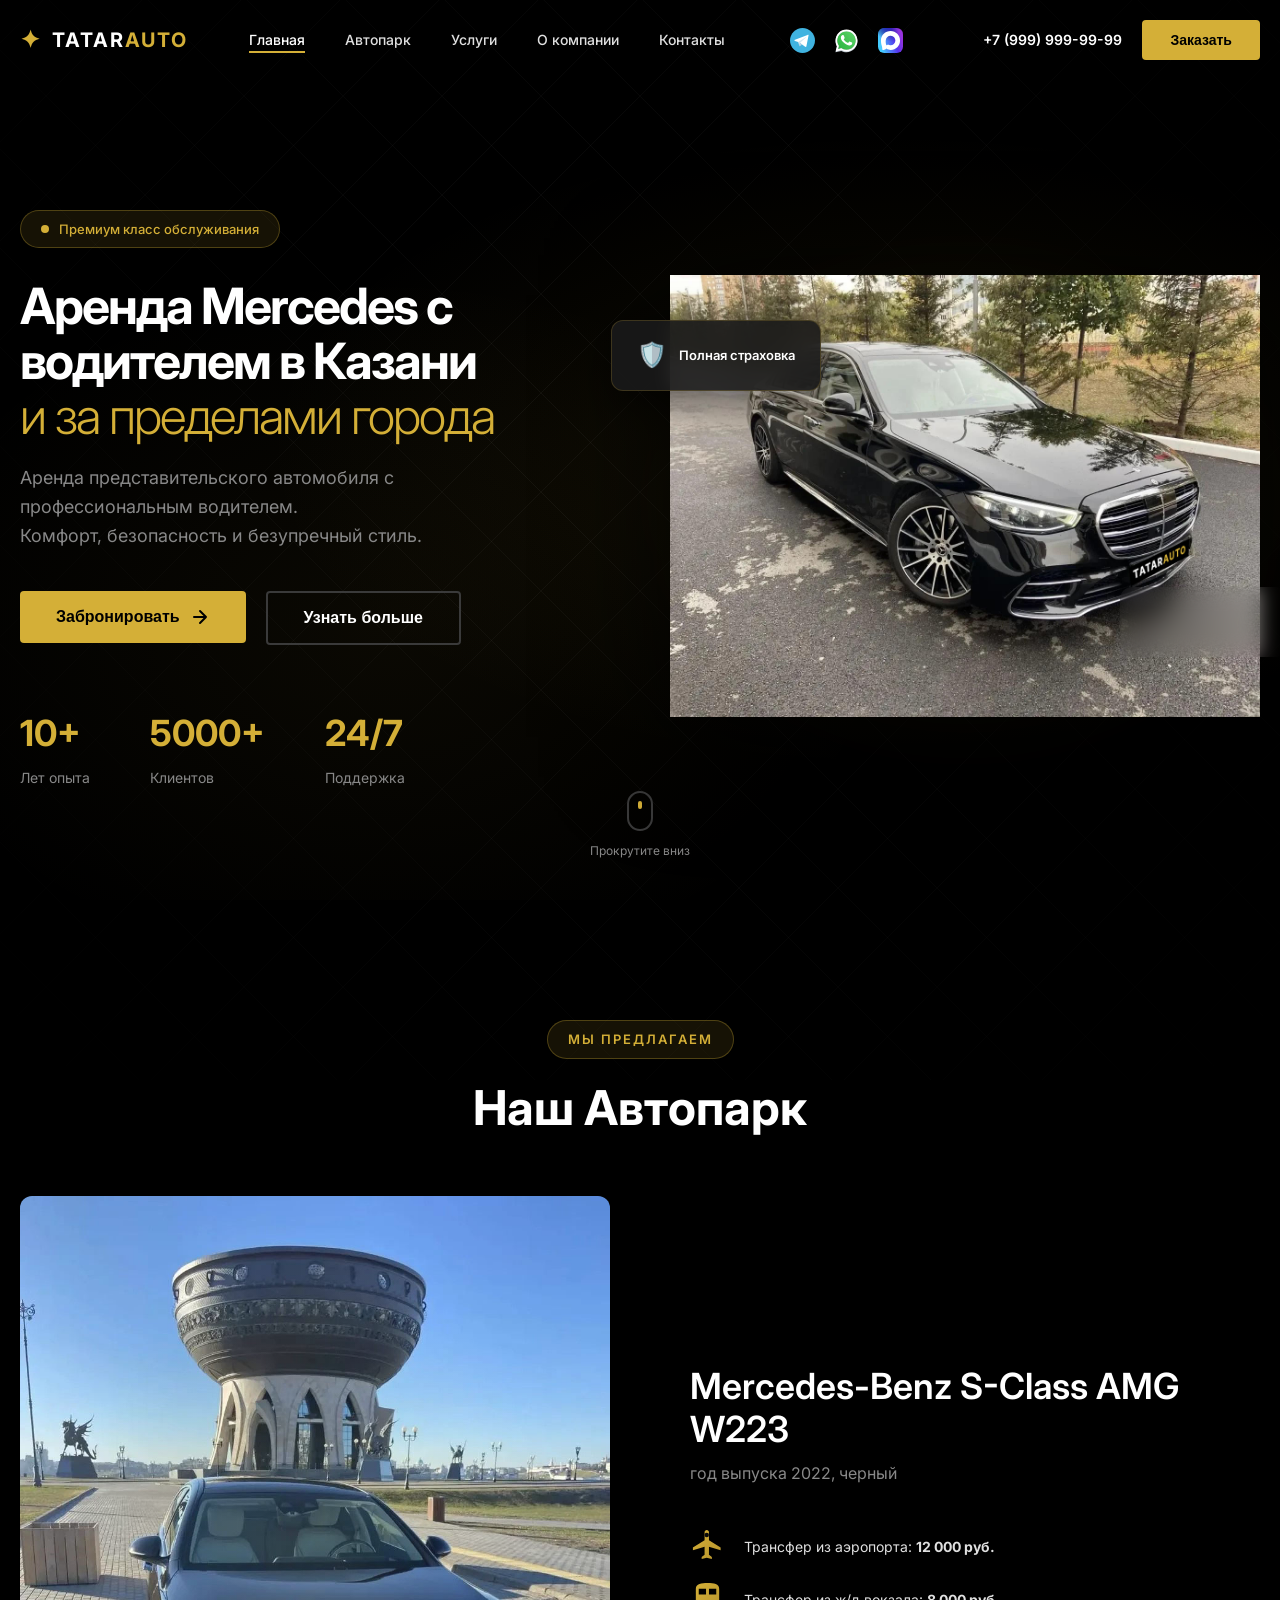
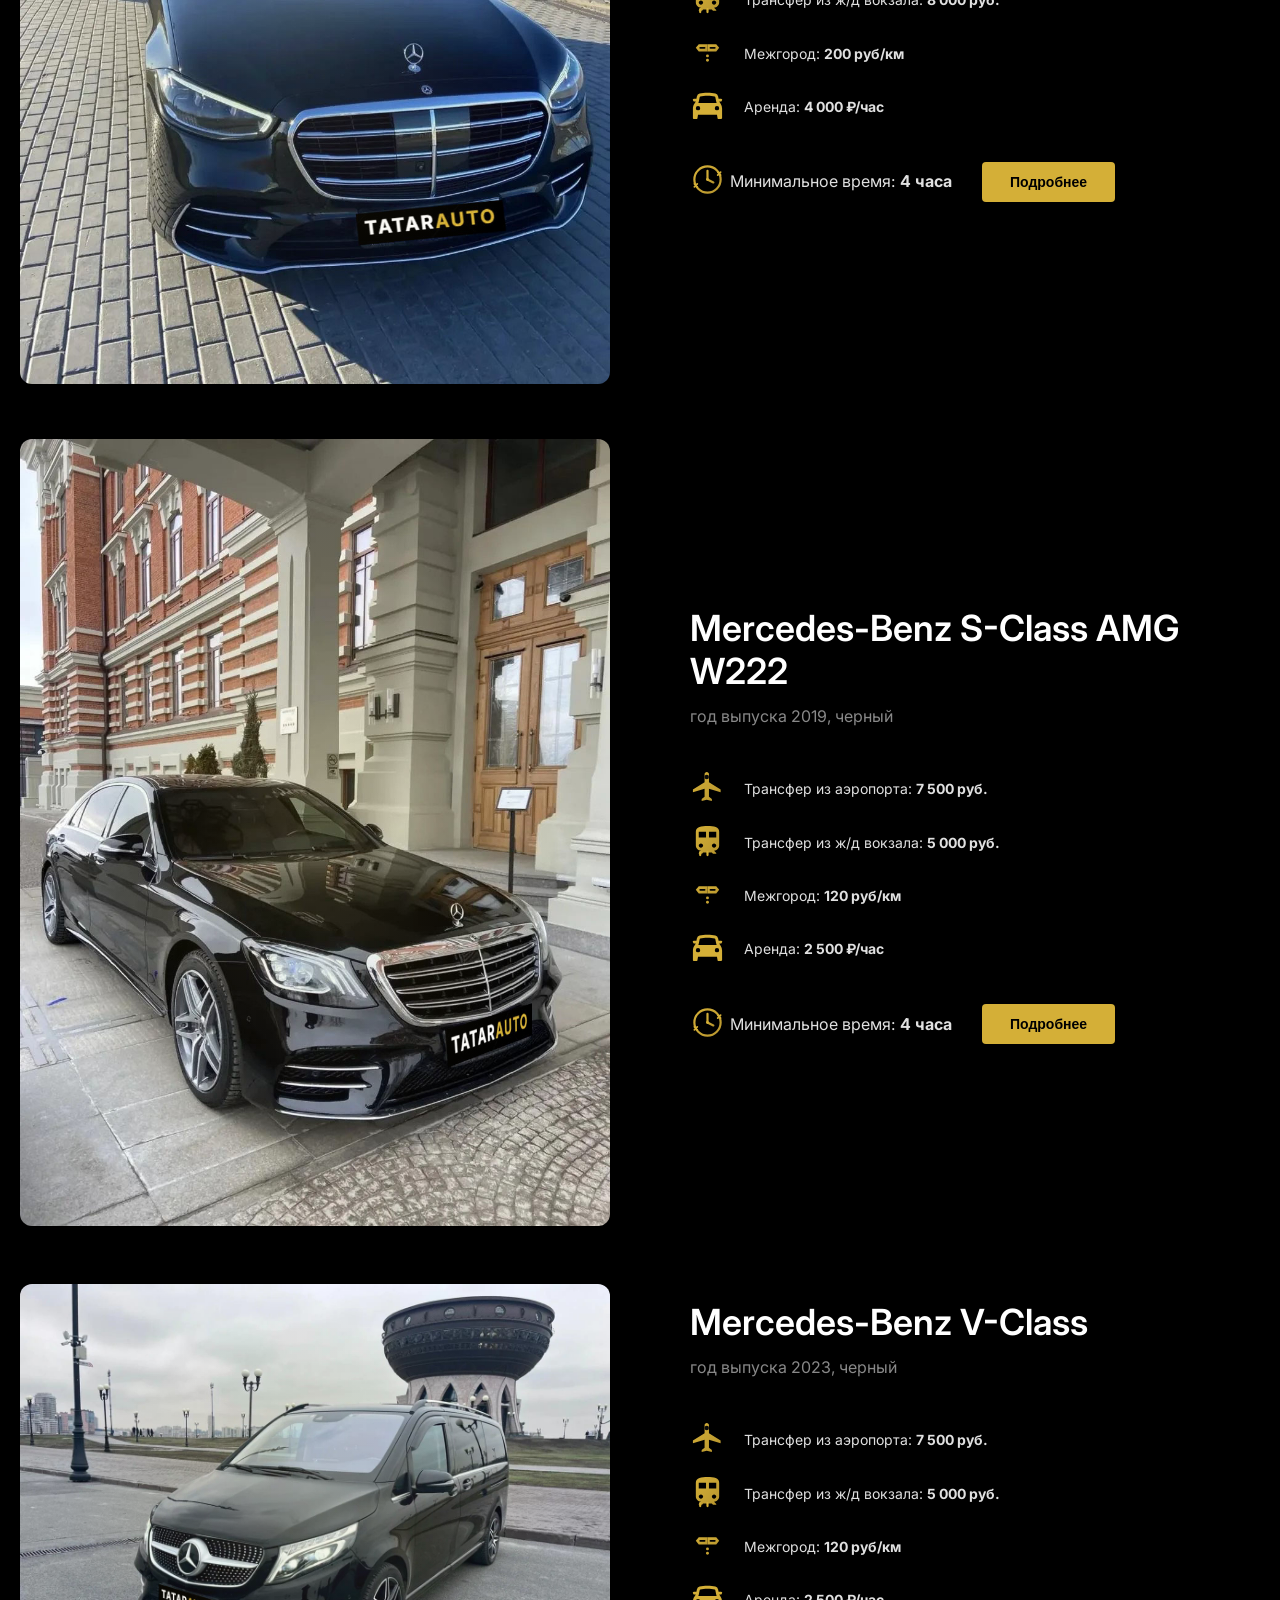
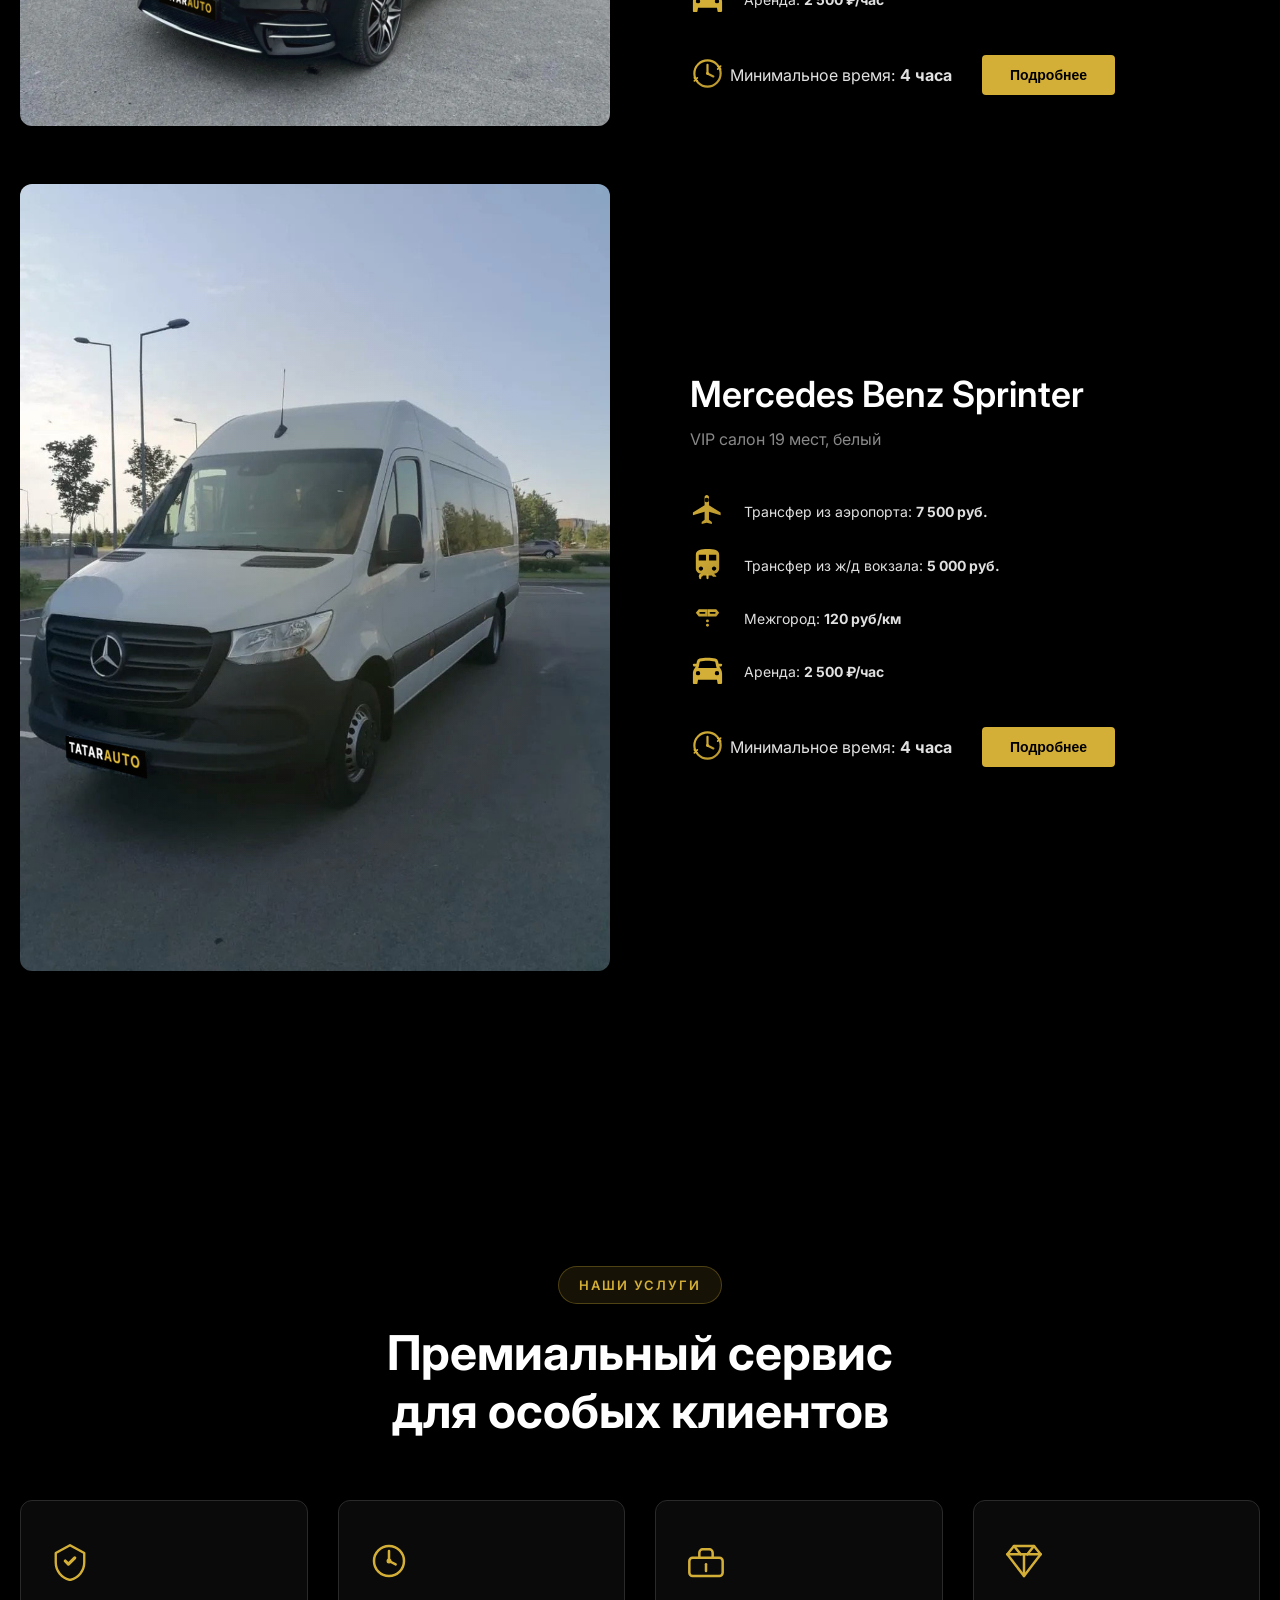
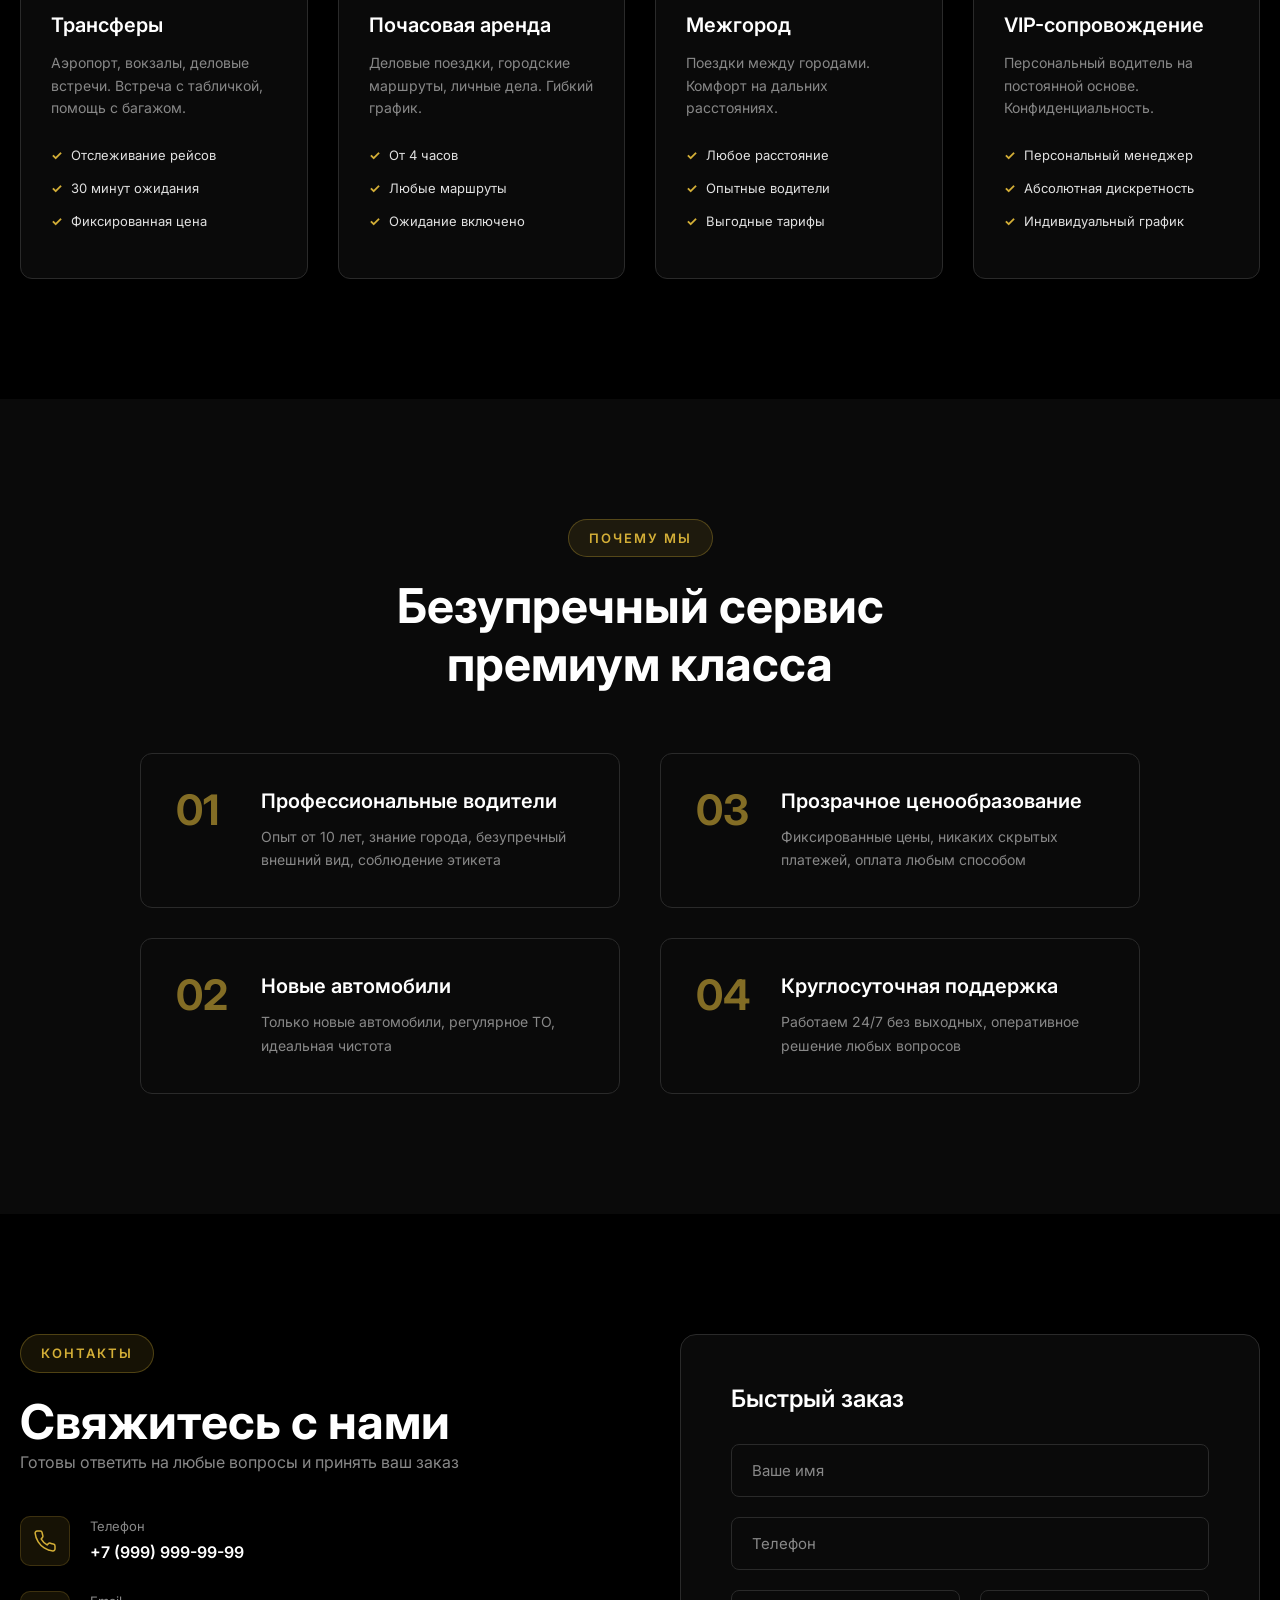
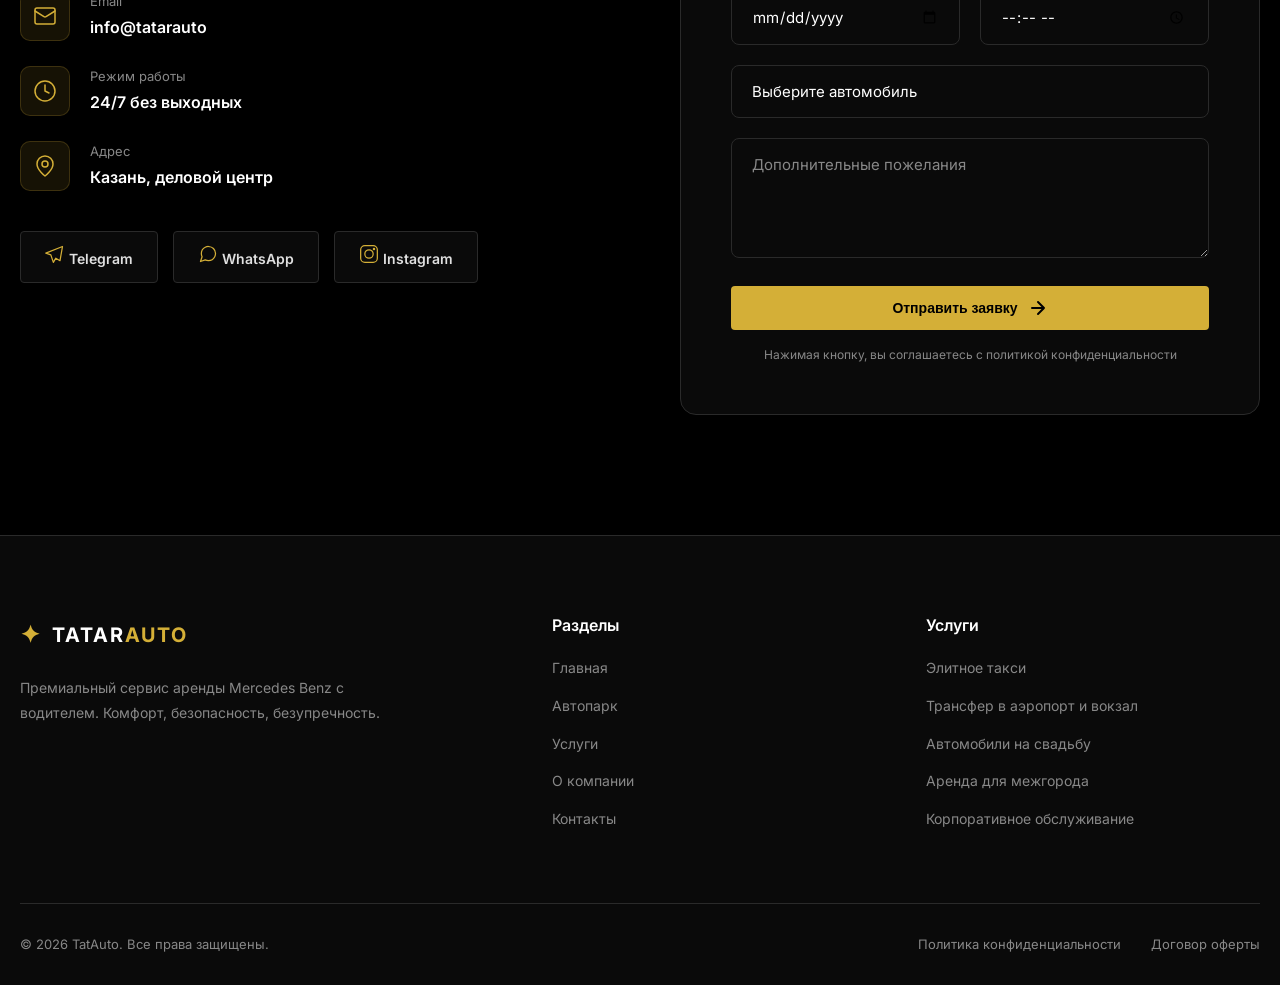
==== commit ab24081a: "slider" ====
--- a/index.html
+++ b/index.html
@@ -56,7 +56,7 @@
                 </div>
                 <div class="nav-cta">
                     <a href="tel:+79999999999" class="phone-link">+7 (999) 999-99-99</a>
-                    <button class="btn-book">Заказать</button>
+                    <button class="btn-book modal-trigger">Заказать</button>
                 </div>
                 <div class="hamburger">
                     <span></span>
@@ -87,6 +87,9 @@
                 <div class="hero-cta fade-in">
                     <a href="#fleet"><button class="btn-primary btn-large">
                             <span>Забронировать</span>
+                            <svg width="20" height="20" viewBox="0 0 20 20" fill="none">
+                                <path d="M4 10H16M16 10L10 4M16 10L10 16" stroke="currentColor" stroke-width="2" stroke-linecap="round" stroke-linejoin="round" />
+                            </svg>
                         </button></a>
                     <a href="#about"><button class="btn-secondary btn-large">Узнать больше</button></a>
                 </div>
@@ -584,12 +587,46 @@
     <!-- Modal -->
     <div class="modal" id="bookingModal">
         <div class="modal-overlay"></div>
-        <div class-modal-content">
+        <div class="modal-content">
             <button class="modal-close">&times;</button>
             <div class="modal-body">
-                <h3>Заказать автомобиль</h3>
-                <p>Оставьте ваши контакты, и мы свяжемся с вами в ближайшее время</p>
-                <!-- Form would be duplicated here -->
+                <form class="contact-form" id="bookingForm">
+                    <h3 class="form-title">Заказать автомобиль</h3>
+                    <p>Оставьте ваши контакты, и мы свяжемся с вами в ближайшее время</p>
+                    <div class="form-group">
+                        <input type="text" class="form-input" placeholder="Ваше имя" required>
+                    </div>
+                    <div class="form-group">
+                        <input type="tel" class="form-input" placeholder="Телефон" required>
+                    </div>
+                    <div class="form-row">
+                        <div class="form-group">
+                            <input type="date" class="form-input" required>
+                        </div>
+                        <div class="form-group">
+                            <input type="time" class="form-input" required>
+                        </div>
+                    </div>
+                    <div class="form-group">
+                        <select class="form-input" required>
+                            <option value="">Выберите автомобиль</option>
+                            <option value="s-class">S-class AMG W222</option>
+                            <option value="e-class">S-class AMG W223</option>
+                            <option value="v-class">V-Class</option>
+                            <option value="sprinter">Sprinter</option>
+                        </select>
+                    </div>
+                    <div class="form-group">
+                        <textarea class="form-input" rows="4" placeholder="Дополнительные пожелания"></textarea>
+                    </div>
+                    <button type="submit" class="btn-primary btn-full">
+                        <span>Отправить заявку</span>
+                        <svg width="20" height="20" viewBox="0 0 20 20" fill="none">
+                            <path d="M4 10H16M16 10L10 4M16 10L10 16" stroke="currentColor" stroke-width="2" stroke-linecap="round" stroke-linejoin="round" />
+                        </svg>
+                    </button>
+                    <p class="form-note">Нажимая кнопку, вы соглашаетесь с политикой конфиденциальности</p>
+                </form>
             </div>
         </div>
     </div>
--- a/style.css
+++ b/style.css
@@ -275,7 +275,7 @@
     cursor: pointer;
     transition: var(--transition-base);
     border: none;
-    /*display: inline-flex;*/
+    display: inline-flex;
     align-items: center;
     gap: 10px;
 }
@@ -944,7 +944,9 @@
 /* Responsive */
 @media (max-width: 768px) {
     .btn-primary, .btn-secondary, .btn-book {
+        display: flex;
         min-width: 100%;
+        justify-content: center;
     }
     .advantages-grid {
         grid-template-columns: 1fr;
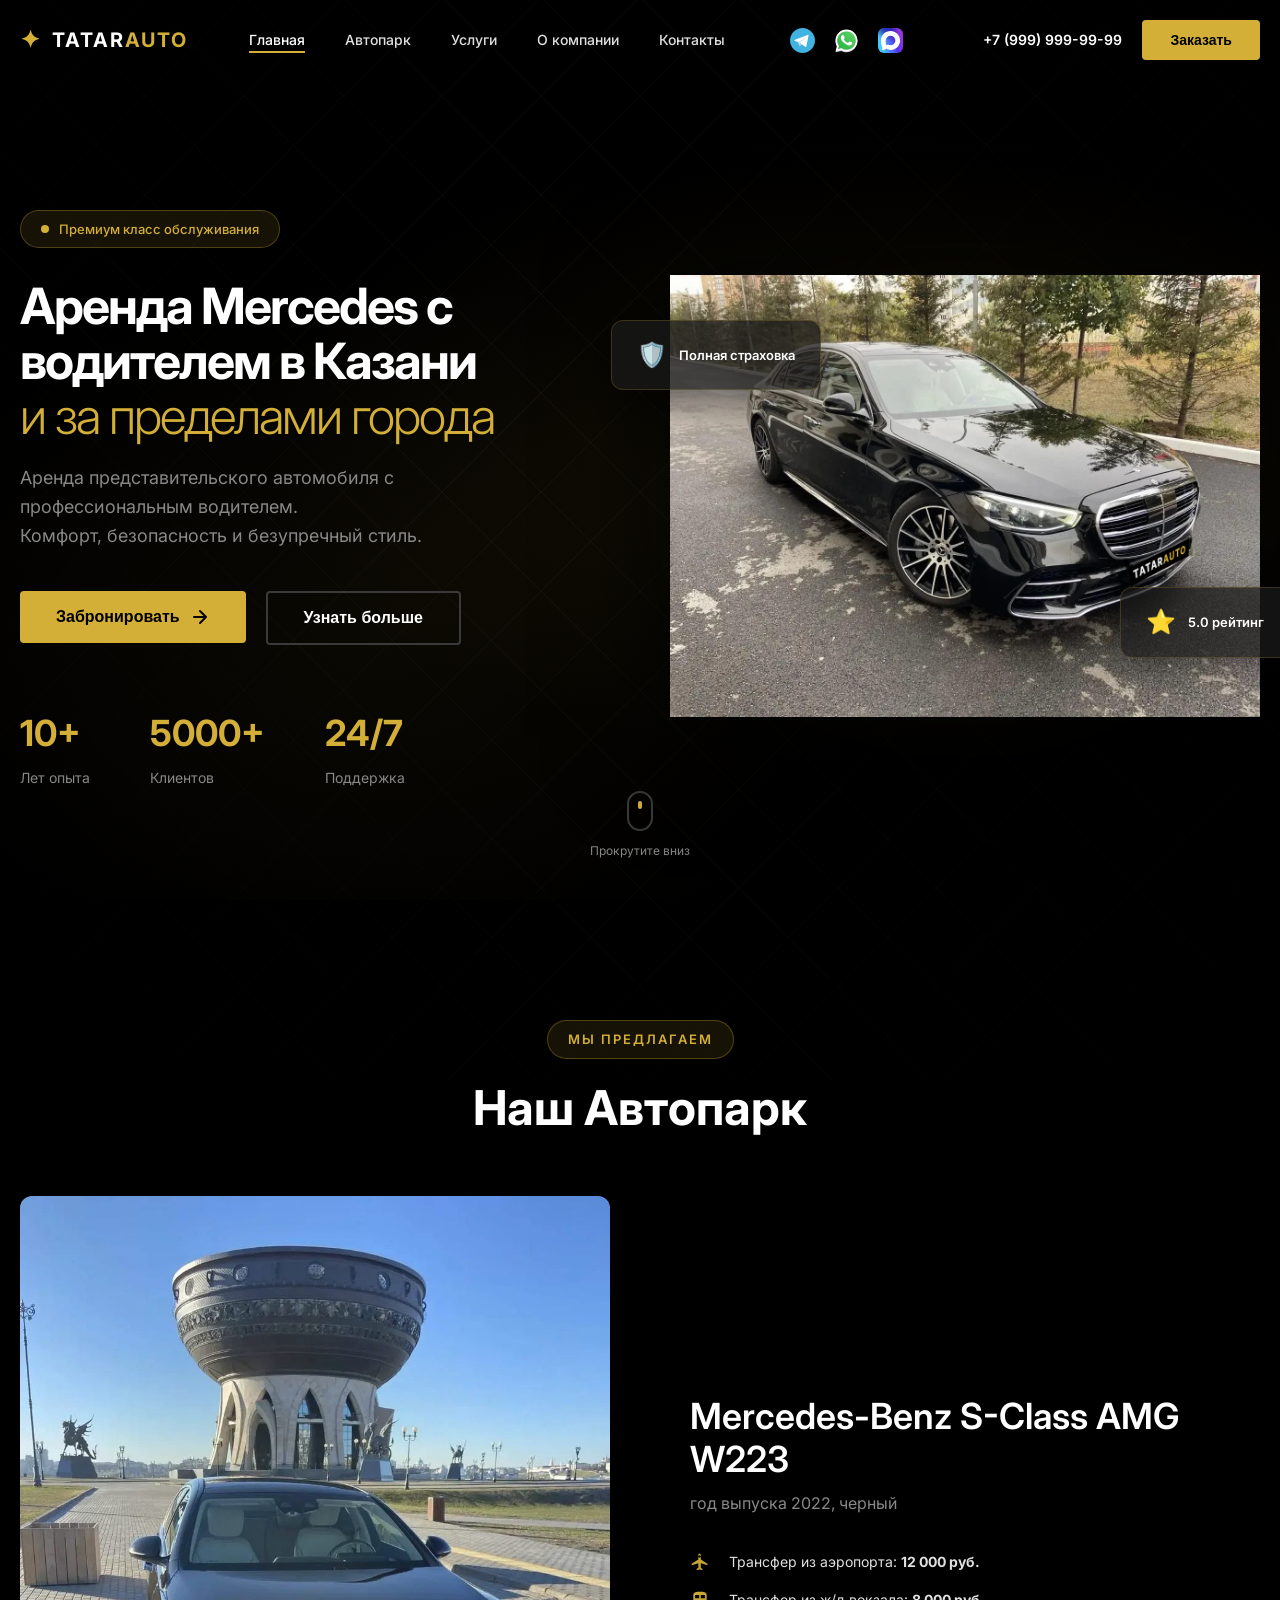
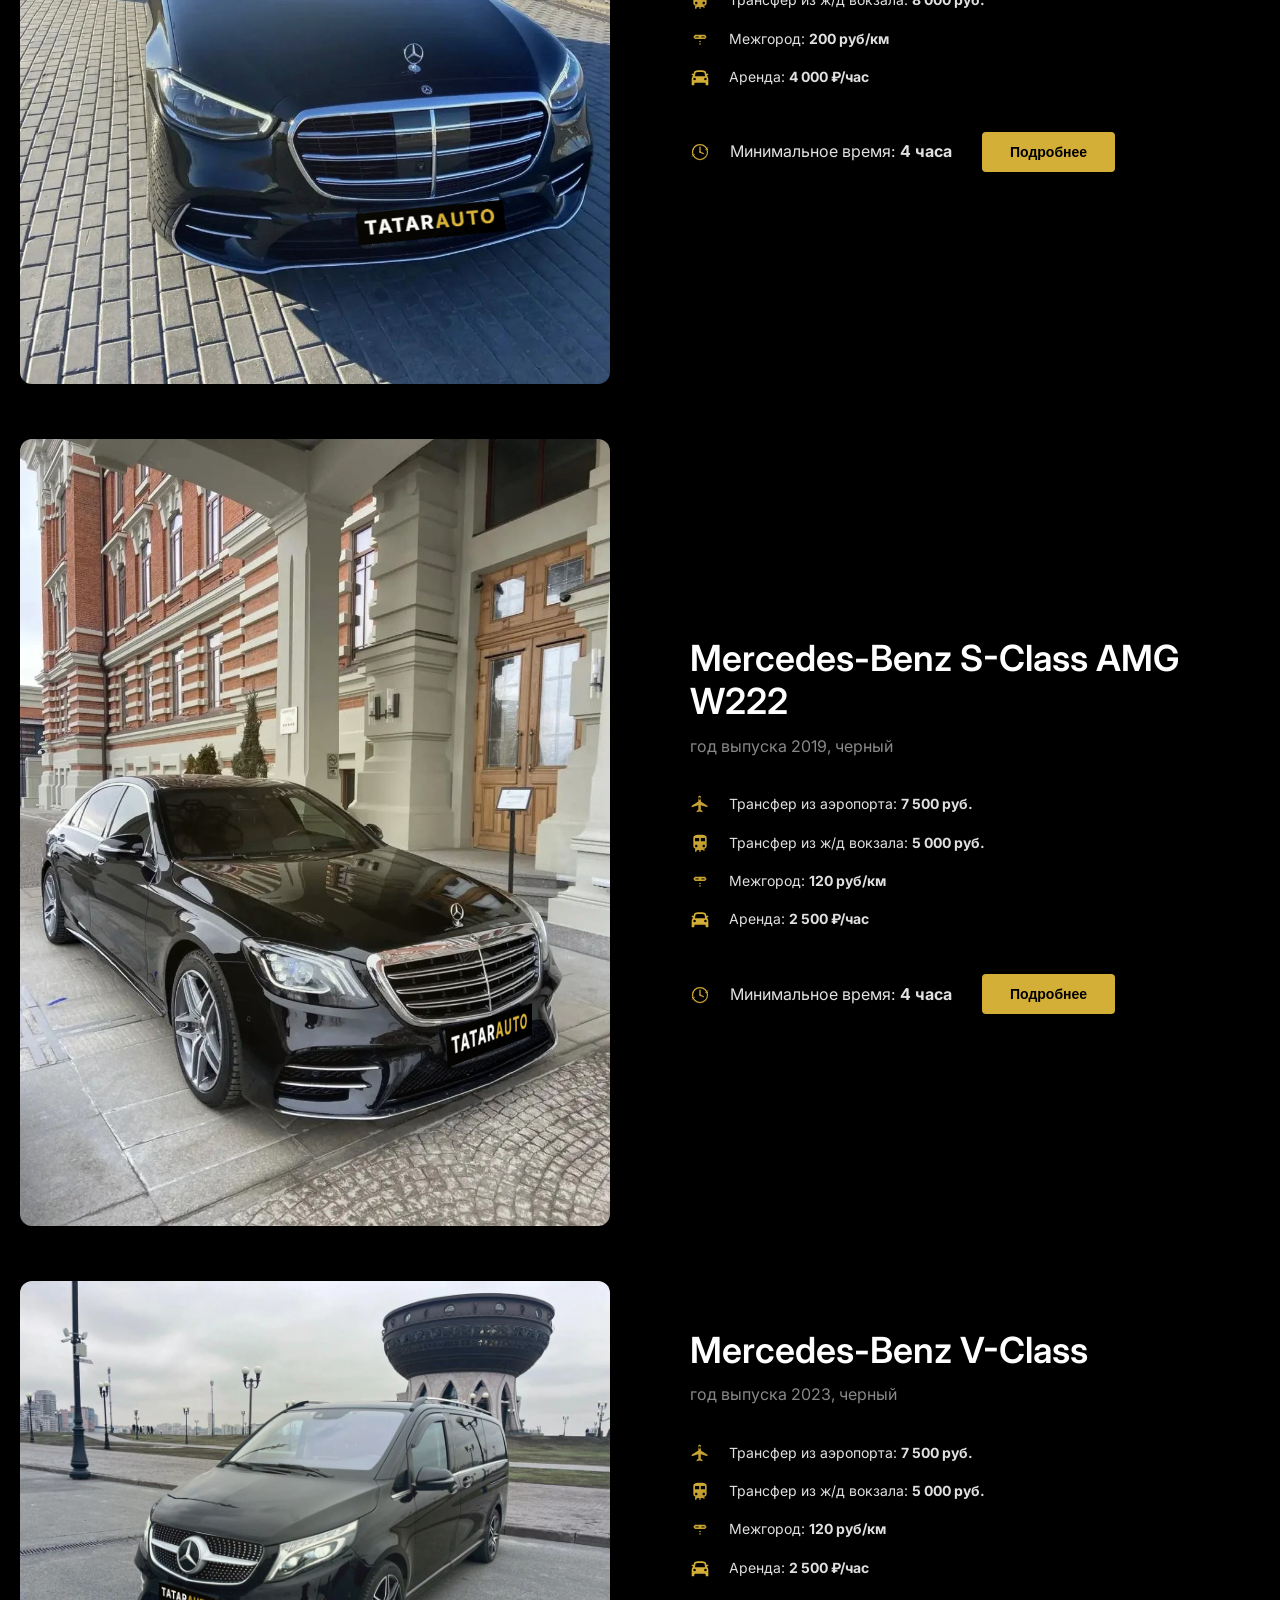
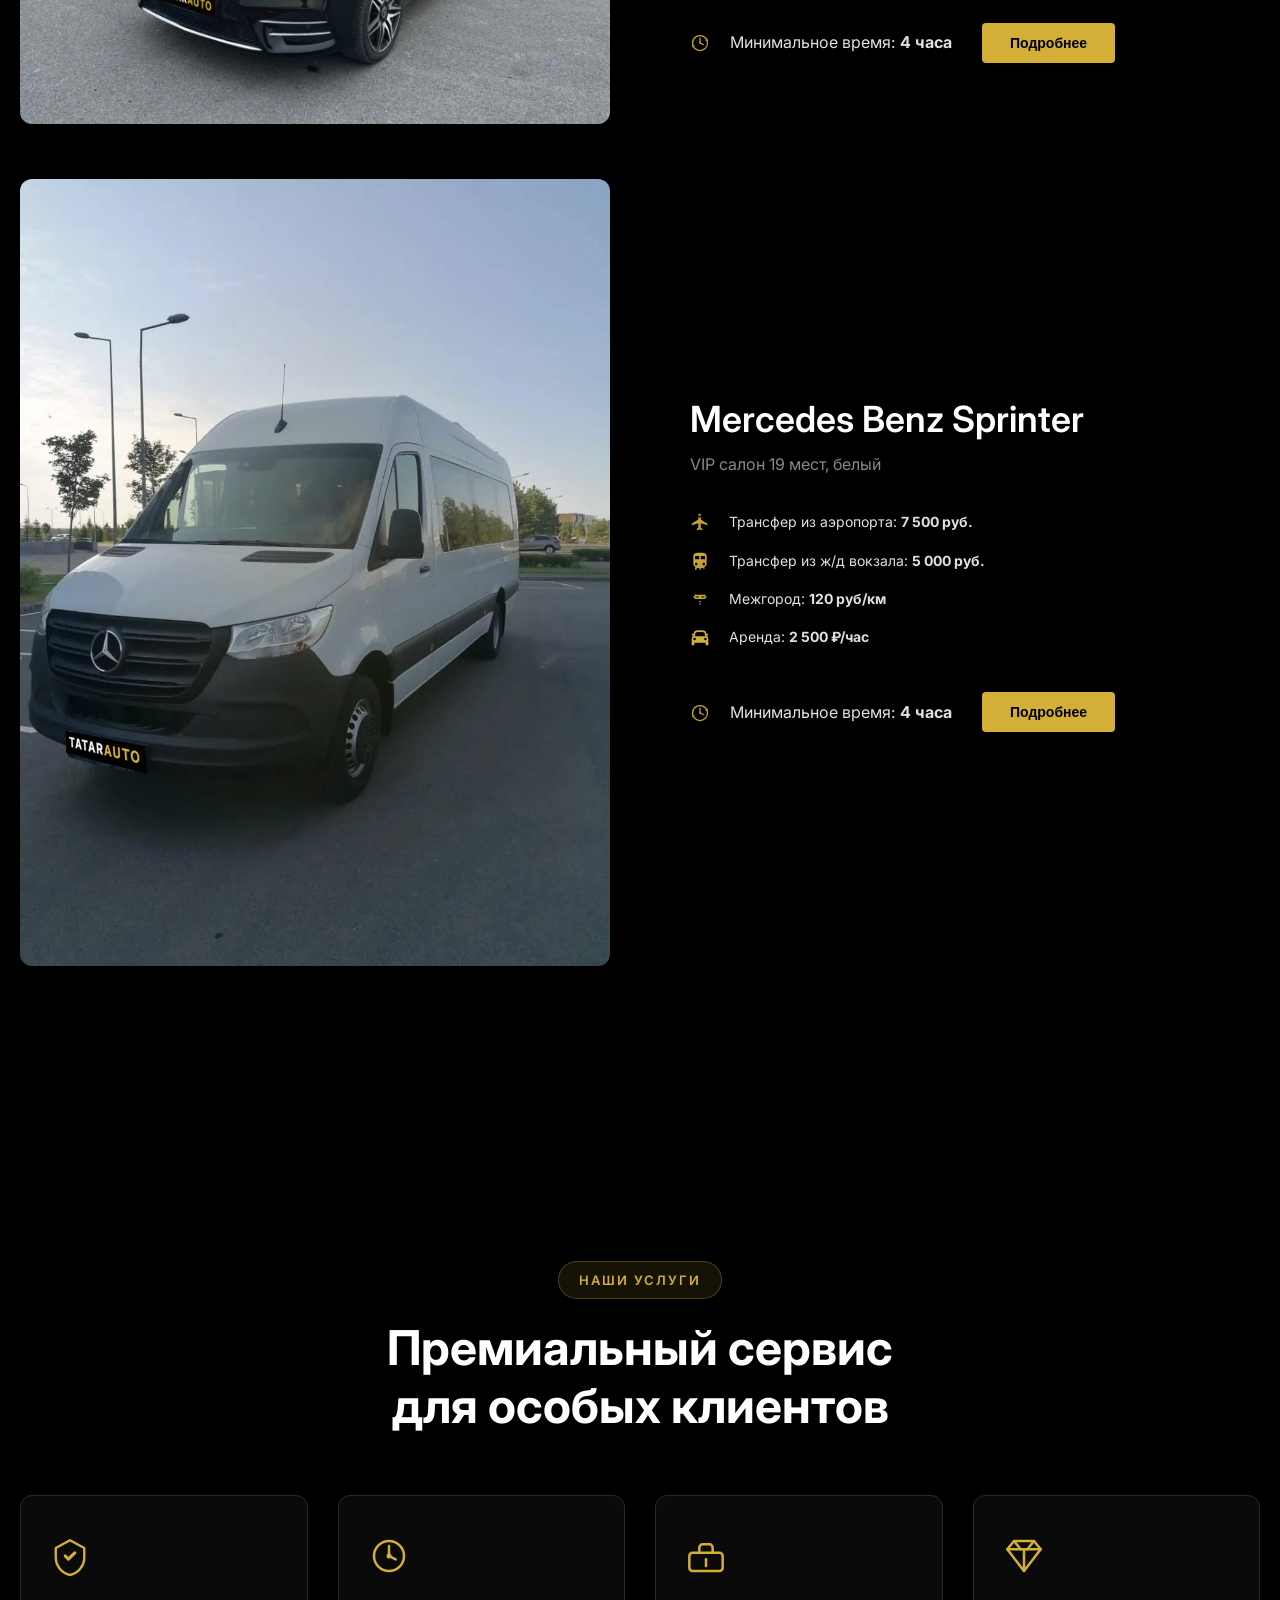
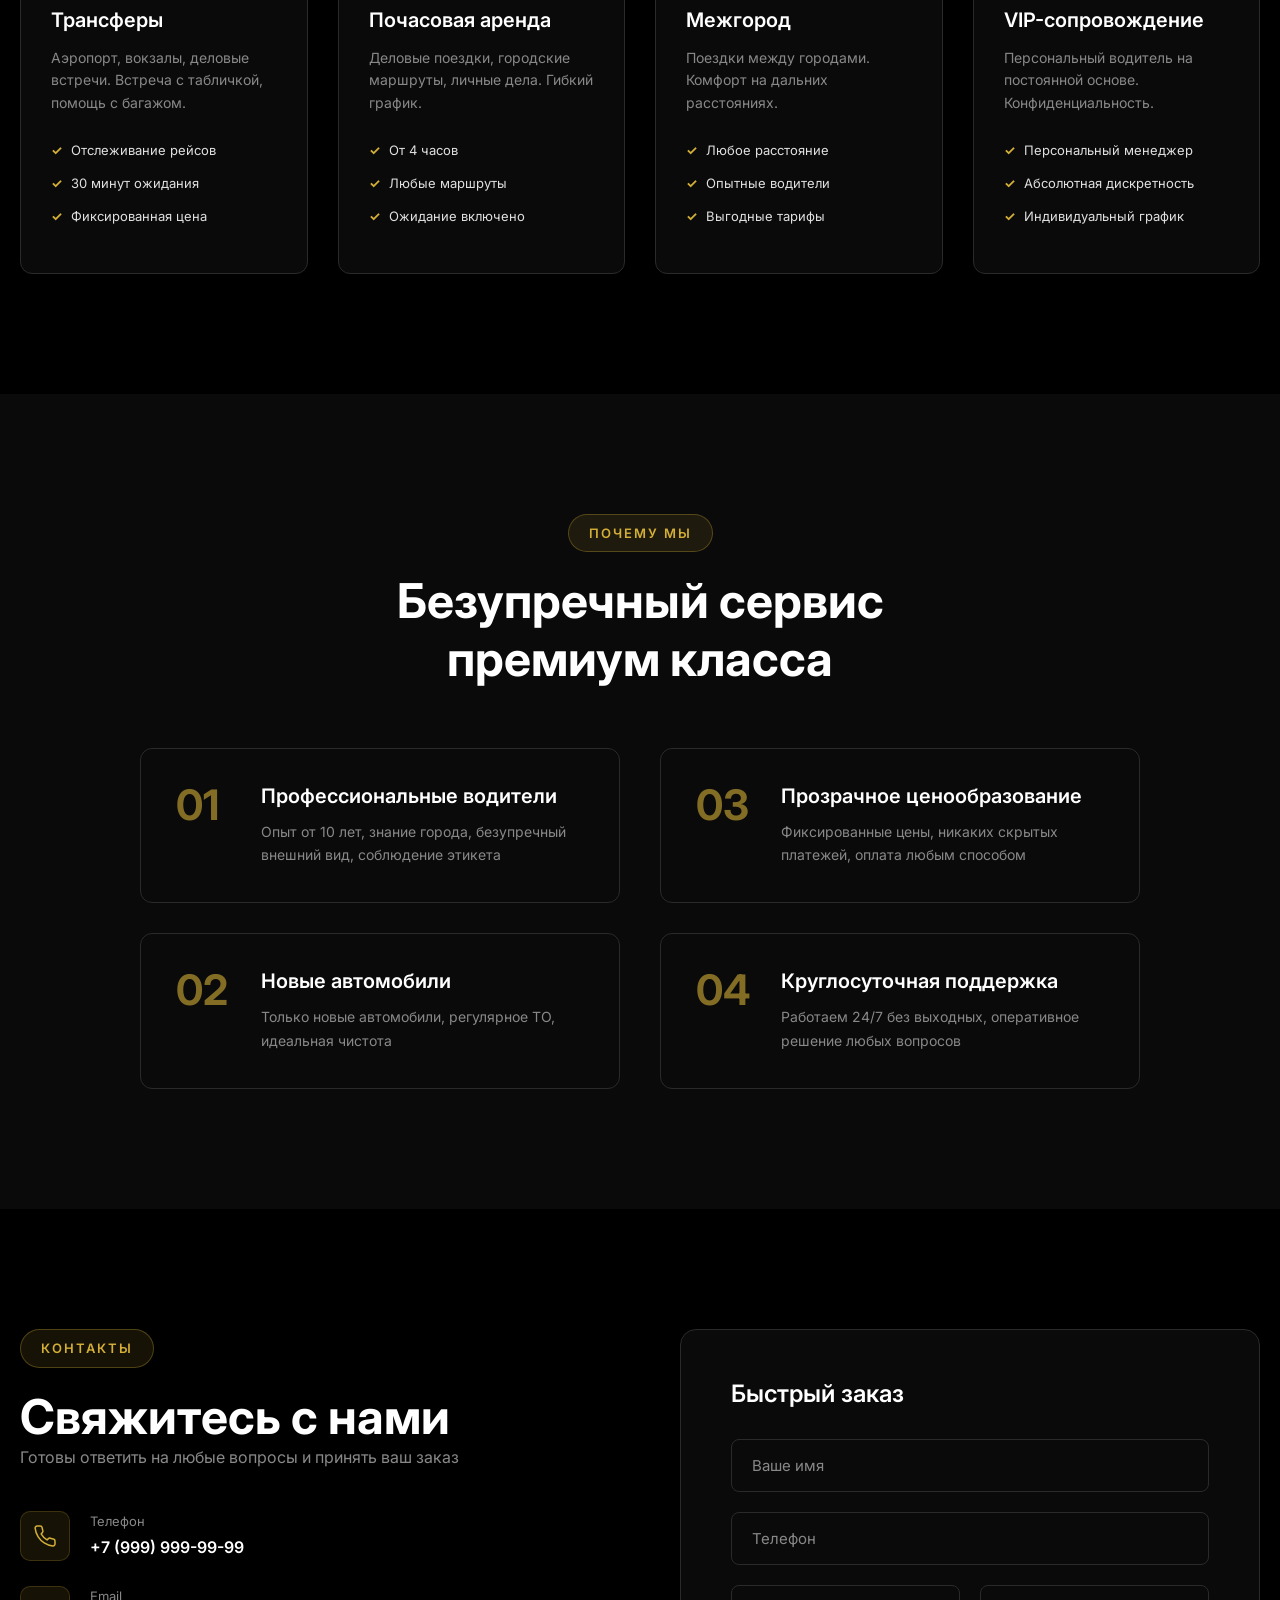
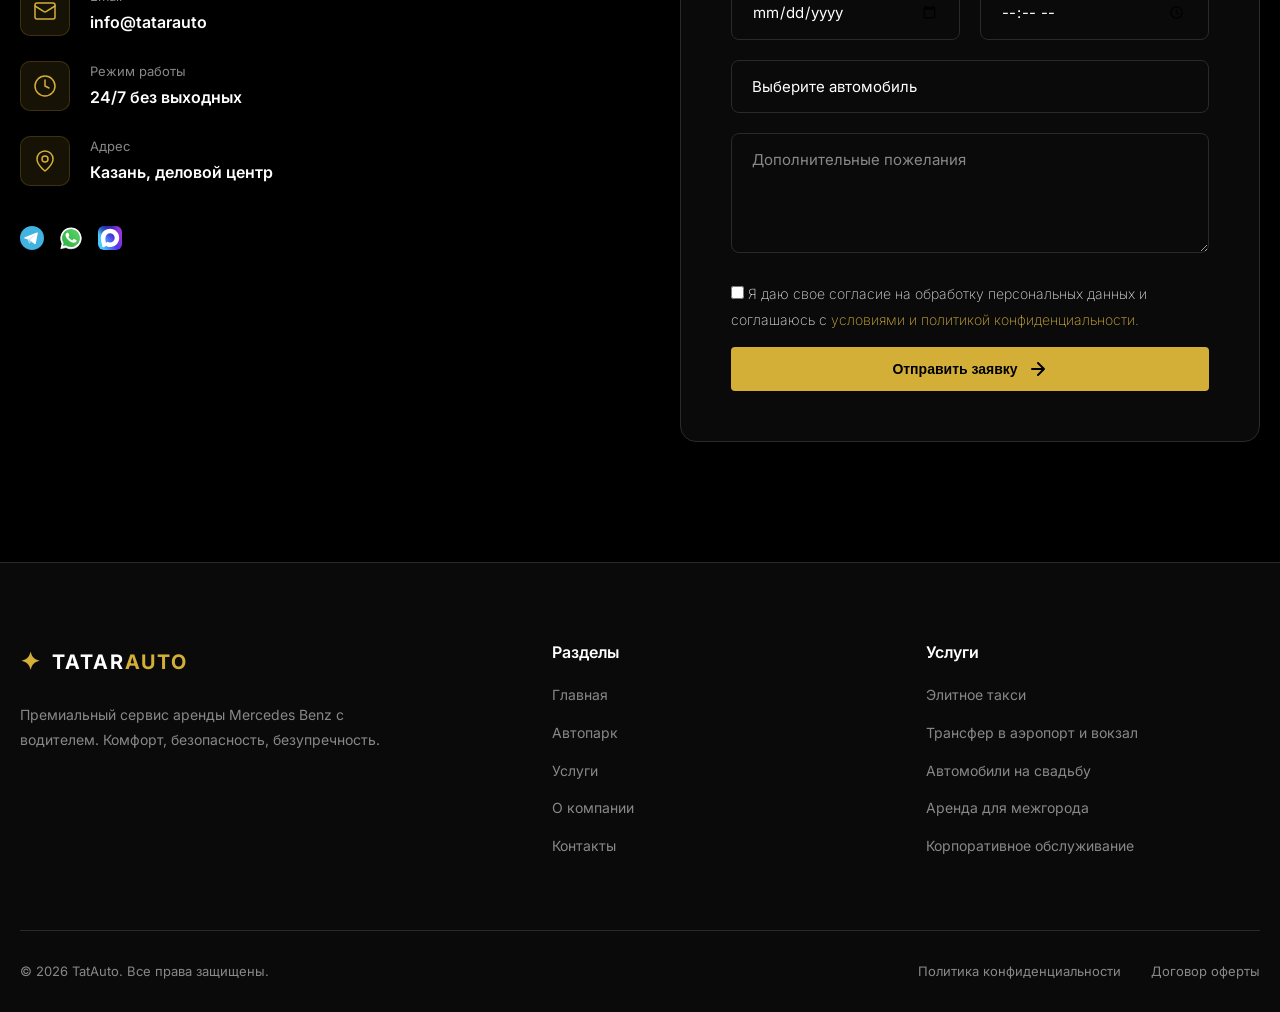
==== commit cf7eed8a: "страницы" ====
--- a/index.html
+++ b/index.html
@@ -145,7 +145,7 @@
                         <img src="image/W223/W223-1.jpg" alt="S-Class">
                     </div>
                     <div class="fleet-info">
-                        <h3 class="fleet-title"><a href="single.html">Mercedes-Benz S-Class AMG W223</a></h3>
+                        <h3 class="fleet-title"><a href="w223.html">Mercedes-Benz S-Class AMG W223</a></h3>
                         <p class="fleet-subtitle">год выпуска 2022, черный</p>
                         <ul class="fleet-features">
                             <li>
@@ -171,7 +171,7 @@
                                 <span class="price-label">Минимальное время: </span>
                                 <span class="price-currency"><b>4 часа</b></span>
                             </div>
-                            <a href="single.html"><button class="btn-primary">Подробнее</button></a>
+                            <a href="w223.html"><button class="btn-primary">Подробнее</button></a>
                         </div>
                     </div>
                 </div>
@@ -182,7 +182,7 @@
                         <img src="image/W222/W222-1.jpg" alt="S-Class">
                     </div>
                     <div class="fleet-info">
-                        <h3 class="fleet-title">Mercedes-Benz S-Class AMG W222</h3>
+                        <h3 class="fleet-title"><a href="w222.html">Mercedes-Benz S-Class AMG W222</a></h3>
                         <p class="fleet-subtitle">год выпуска 2019, черный</p>
                         <ul class="fleet-features">
                             <li>
@@ -208,7 +208,7 @@
                                 <span class="price-label">Минимальное время: </span>
                                 <span class="price-currency"><b>4 часа</b></span>
                             </div>
-                            <button class="btn-primary">Подробнее</button>
+                            <a href="w222.html"><button class="btn-primary">Подробнее</button></a>
                         </div>
                     </div>
                 </div>
@@ -218,7 +218,7 @@
                         <img src="image/V/V-1.jpg" alt="S-Class">
                     </div>
                     <div class="fleet-info">
-                        <h3 class="fleet-title">Mercedes-Benz V-Class</h3>
+                        <h3 class="fleet-title"><a href="v.html">Mercedes-Benz V-Class</a></h3>
                         <p class="fleet-subtitle">год выпуска 2023, черный</p>
                         <ul class="fleet-features">
                             <li>
@@ -243,7 +243,7 @@
                                 <span class="price-label">Минимальное время: </span>
                                 <span class="price-currency"><b>4 часа</b></span>
                             </div>
-                            <button class="btn-primary">Подробнее</button>
+                            <a href="v.html"><button class="btn-primary">Подробнее</button></a>
                         </div>
                     </div>
                 </div>
@@ -253,7 +253,7 @@
                         <img src="image/Sprinter/Sprinter-1.jpg" alt="Mercedes Benz Sprinter">
                     </div>
                     <div class="fleet-info">
-                        <h3 class="fleet-title">Mercedes Benz Sprinter</h3>
+                        <h3 class="fleet-title"><a href="sprinter.html">Mercedes Benz Sprinter</a></h3>
                         <p class="fleet-subtitle">VIP салон 19 мест, белый</p>
                         <ul class="fleet-features">
                             <li>
@@ -279,7 +279,7 @@
                                 <span class="price-label">Минимальное время: </span>
                                 <span class="price-currency"><b>4 часа</b></span>
                             </div>
-                            <button class="btn-primary">Подробнее</button>
+                            <a href="sprinter.html"><button class="btn-primary">Подробнее</button></a>
                         </div>
                     </div>
                 </div>
@@ -475,25 +475,19 @@
                     </div>
 
                     <div class="social-links">
-                        <a href="#" class="social-link">
-                            <svg xmlns="http://www.w3.org/2000/svg" width="20" height="20" viewBox="0 0 24 24" fill="none" stroke="#D4AF37" stroke-width="1.5" stroke-linecap="round" stroke-linejoin="round">
-                                <path d="M21 3L1 11l6 2 3 9 3-5 5 3 3-17z"></path>
-                            </svg>
-                            Telegram
+                        <!-- Telegram -->
+                        <a href="#" aria-label="Telegram">
+                            <img src="image/tg.svg">
                         </a>
-                        <a href="#" class="social-link">
-                            <svg xmlns="http://www.w3.org/2000/svg" width="20" height="20" viewBox="0 0 24 24" fill="none" stroke="#D4AF37" stroke-width="1.5" stroke-linecap="round" stroke-linejoin="round">
-                                <path d="M21 11.5a8.38 8.38 0 0 1-.9 3.8 8.5 8.5 0 0 1-7.6 4.7 8.38 8.38 0 0 1-3.8-.9L3 21l1.9-5.7a8.38 8.38 0 0 1-.9-3.8 8.5 8.5 0 0 1 4.7-7.6 8.38 8.38 0 0 1 3.8-.9h.5a8.48 8.48 0 0 1 8 8v.5z"></path>
-                            </svg>
-                            WhatsApp
+
+                        <!-- WhatsApp -->
+                        <a href="#" aria-label="WhatsApp">
+                            <img src="image/wa.svg">
                         </a>
-                        <a href="#" class="social-link">
-                            <svg xmlns="http://www.w3.org/2000/svg" width="20" height="20" viewBox="0 0 24 24" fill="none" stroke="#D4AF37" stroke-width="1.5" stroke-linecap="round" stroke-linejoin="round">
-                                <rect x="2" y="2" width="20" height="20" rx="5"></rect>
-                                <circle cx="12" cy="12" r="5"></circle>
-                                <circle cx="18" cy="6" r="1.5" fill="#D4AF37" stroke="none"></circle>
-                            </svg>
-                            Instagram
+
+                        <!-- Макс (VK) -->
+                        <a href="#" aria-label="Макс">
+                            <img src="image/max.svg">
                         </a>
                     </div>
                 </div>
@@ -502,21 +496,21 @@
                     <form class="contact-form" id="bookingForm">
                         <h3 class="form-title">Быстрый заказ</h3>
                         <div class="form-group">
-                            <input type="text" class="form-input" placeholder="Ваше имя" required>
+                            <input type="text" class="form-input" name="name" placeholder="Ваше имя" required>
                         </div>
                         <div class="form-group">
-                            <input type="tel" class="form-input" placeholder="Телефон" required>
+                            <input type="tel" class="form-input" name="phone" placeholder="Телефон" required>
                         </div>
                         <div class="form-row">
                             <div class="form-group">
-                                <input type="date" class="form-input" required>
+                                <input type="date" name="date" class="form-input" required>
                             </div>
                             <div class="form-group">
-                                <input type="time" class="form-input" required>
+                                <input type="time" name="time" class="form-input" required>
                             </div>
                         </div>
                         <div class="form-group">
-                            <select class="form-input" required>
+                            <select name="car" class="form-input" required>
                                 <option value="">Выберите автомобиль</option>
                                 <option value="s-class">S-class AMG W222</option>
                                 <option value="e-class">S-class AMG W223</option>
@@ -525,15 +519,20 @@
                             </select>
                         </div>
                         <div class="form-group">
-                            <textarea class="form-input" rows="4" placeholder="Дополнительные пожелания"></textarea>
-                        </div>
+                            <textarea name="message" class="form-input" rows="4" placeholder="Дополнительные пожелания"></textarea>
+                        </div>
+                        <label class="form-label">
+                            <input type="checkbox" class="checkbox-input" required>
+                            <span>Я даю свое согласие на обработку персональных данных и соглашаюсь с
+                                <a href="/privacy-policy.html" target="_blank">условиями и политикой конфиденциальности.</a>
+                            </span>
+                        </label>
                         <button type="submit" class="btn-primary btn-full">
                             <span>Отправить заявку</span>
                             <svg width="20" height="20" viewBox="0 0 20 20" fill="none">
                                 <path d="M4 10H16M16 10L10 4M16 10L10 16" stroke="currentColor" stroke-width="2" stroke-linecap="round" stroke-linejoin="round" />
                             </svg>
                         </button>
-                        <p class="form-note">Нажимая кнопку, вы соглашаетесь с политикой конфиденциальности</p>
                     </form>
                 </div>
             </div>
@@ -577,8 +576,8 @@
             <div class="footer-bottom">
                 <p>&copy; 2026 TatAuto. Все права защищены.</p>
                 <div class="footer-legal">
-                    <a href="#">Политика конфиденциальности</a>
-                    <a href="#">Договор оферты</a>
+                    <a href="/privacy-policy.html">Политика конфиденциальности</a>
+                    <a href="/offer.html">Договор оферты</a>
                 </div>
             </div>
         </div>
@@ -594,21 +593,21 @@
                     <h3 class="form-title">Заказать автомобиль</h3>
                     <p>Оставьте ваши контакты, и мы свяжемся с вами в ближайшее время</p>
                     <div class="form-group">
-                        <input type="text" class="form-input" placeholder="Ваше имя" required>
+                        <input type="text" class="form-input" name="name" placeholder="Ваше имя" required>
                     </div>
                     <div class="form-group">
-                        <input type="tel" class="form-input" placeholder="Телефон" required>
+                        <input type="tel" class="form-input" name="phone" placeholder="Телефон" required>
                     </div>
                     <div class="form-row">
                         <div class="form-group">
-                            <input type="date" class="form-input" required>
+                            <input type="date" name="date" class="form-input" required>
                         </div>
                         <div class="form-group">
-                            <input type="time" class="form-input" required>
+                            <input type="time" name="time" class="form-input" required>
                         </div>
                     </div>
                     <div class="form-group">
-                        <select class="form-input" required>
+                        <select name="car" class="form-input" required>
                             <option value="">Выберите автомобиль</option>
                             <option value="s-class">S-class AMG W222</option>
                             <option value="e-class">S-class AMG W223</option>
@@ -617,15 +616,20 @@
                         </select>
                     </div>
                     <div class="form-group">
-                        <textarea class="form-input" rows="4" placeholder="Дополнительные пожелания"></textarea>
-                    </div>
+                        <textarea name="message" class="form-input" rows="4" placeholder="Дополнительные пожелания"></textarea>
+                    </div>
+                    <label class="form-label">
+                        <input type="checkbox" class="checkbox-input" required>
+                        <span>Я даю свое согласие на обработку персональных данных и соглашаюсь с
+                            <a href="/privacy-policy.html" target="_blank">условиями и политикой конфиденциальности.</a>
+                        </span>
+                    </label>
                     <button type="submit" class="btn-primary btn-full">
                         <span>Отправить заявку</span>
                         <svg width="20" height="20" viewBox="0 0 20 20" fill="none">
                             <path d="M4 10H16M16 10L10 4M16 10L10 16" stroke="currentColor" stroke-width="2" stroke-linecap="round" stroke-linejoin="round" />
                         </svg>
                     </button>
-                    <p class="form-note">Нажимая кнопку, вы соглашаетесь с политикой конфиденциальности</p>
                 </form>
             </div>
         </div>
--- a/style.css
+++ b/style.css
@@ -468,8 +468,7 @@
 
 .float-card {
     position: absolute;
-    background: rgba(26, 26, 26, 0.9);
-    backdrop-filter: blur(10px);
+    background: rgba(26, 26, 26, 0.75);
     padding: 15px 25px;
     border-radius: 12px;
     border: 1px solid rgba(212, 175, 55, 0.2);
@@ -815,8 +814,8 @@
 
 .fleet-features li svg, .fleet-features li img {
     position: relative;
-    top: 10px;
-    width: 35px;
+    top: 5px;
+    width: 20px;
     margin-right: 15px;
 }
 
@@ -847,6 +846,12 @@
     font-size: 42px;
     font-weight: 700;
     color: var(--color-gold);
+}
+
+.price-value img {
+    position: relative;
+    top: -5px;
+    width: 20px;
 }
 
 .contact-block-value {
@@ -1010,7 +1015,7 @@
     flex-shrink: 0;
 }
 
-.contact-icon svg, .contact-label img {
+.contact-icon svg, .contact-label img, .social-links img {
     width: 24px;
     height: 24px;
 }
@@ -1100,6 +1105,10 @@
 .form-title {
     font-size: 24px;
     margin-bottom: 30px;
+}
+
+.contact-form p {
+    margin-bottom: 20px;
 }
 
 .form-group {
@@ -1151,6 +1160,20 @@
     font-size: 12px;
     color: var(--color-text-muted);
     text-align: center;
+    margin-top: 15px;
+}
+
+.form-label span {
+    font-size: 14px;
+    line-height: 1.2;
+    font-weight: 200;
+}
+
+.form-label a {
+    color: var(--color-gold);
+}
+
+button.btn-primary.btn-full {
     margin-top: 15px;
 }
 
@@ -1444,6 +1467,7 @@
 
     .fleet-title {
         font-size: 26px;
+        text-align: center;
     }
 
     .price-value {
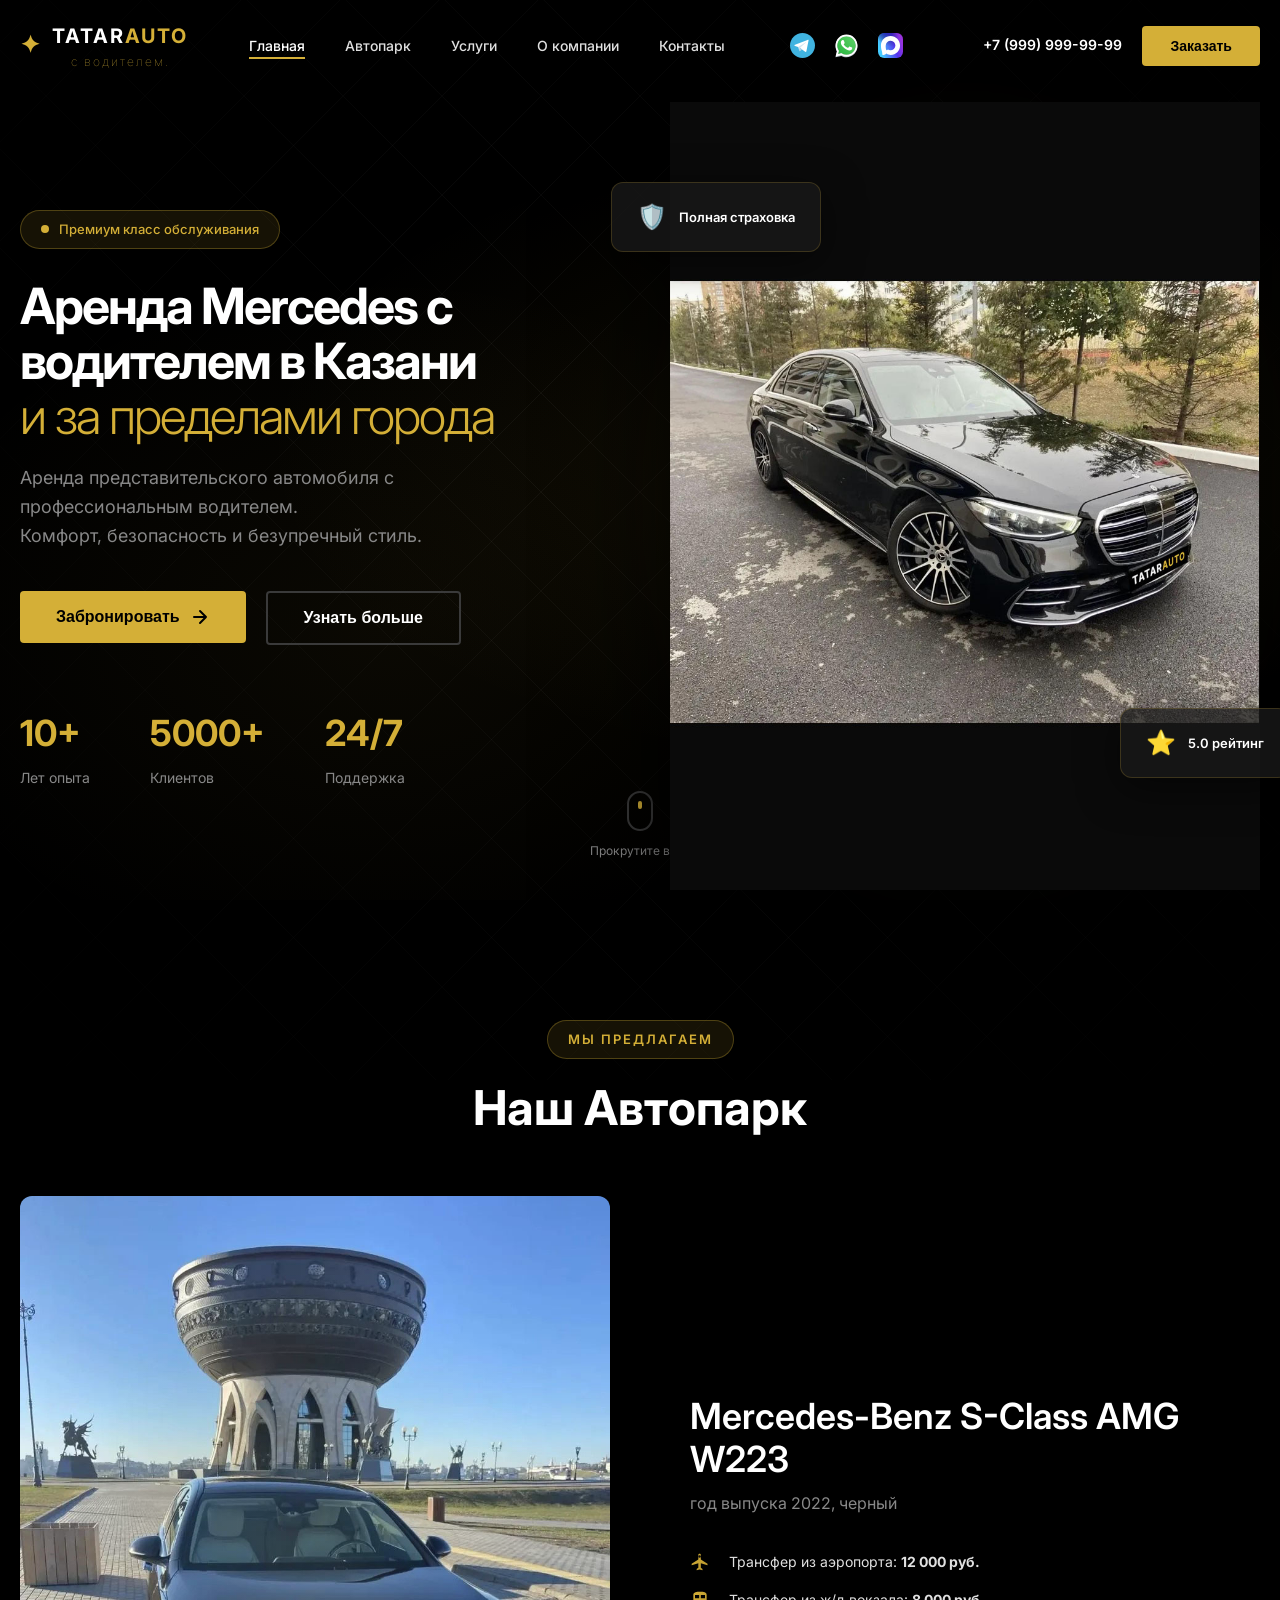
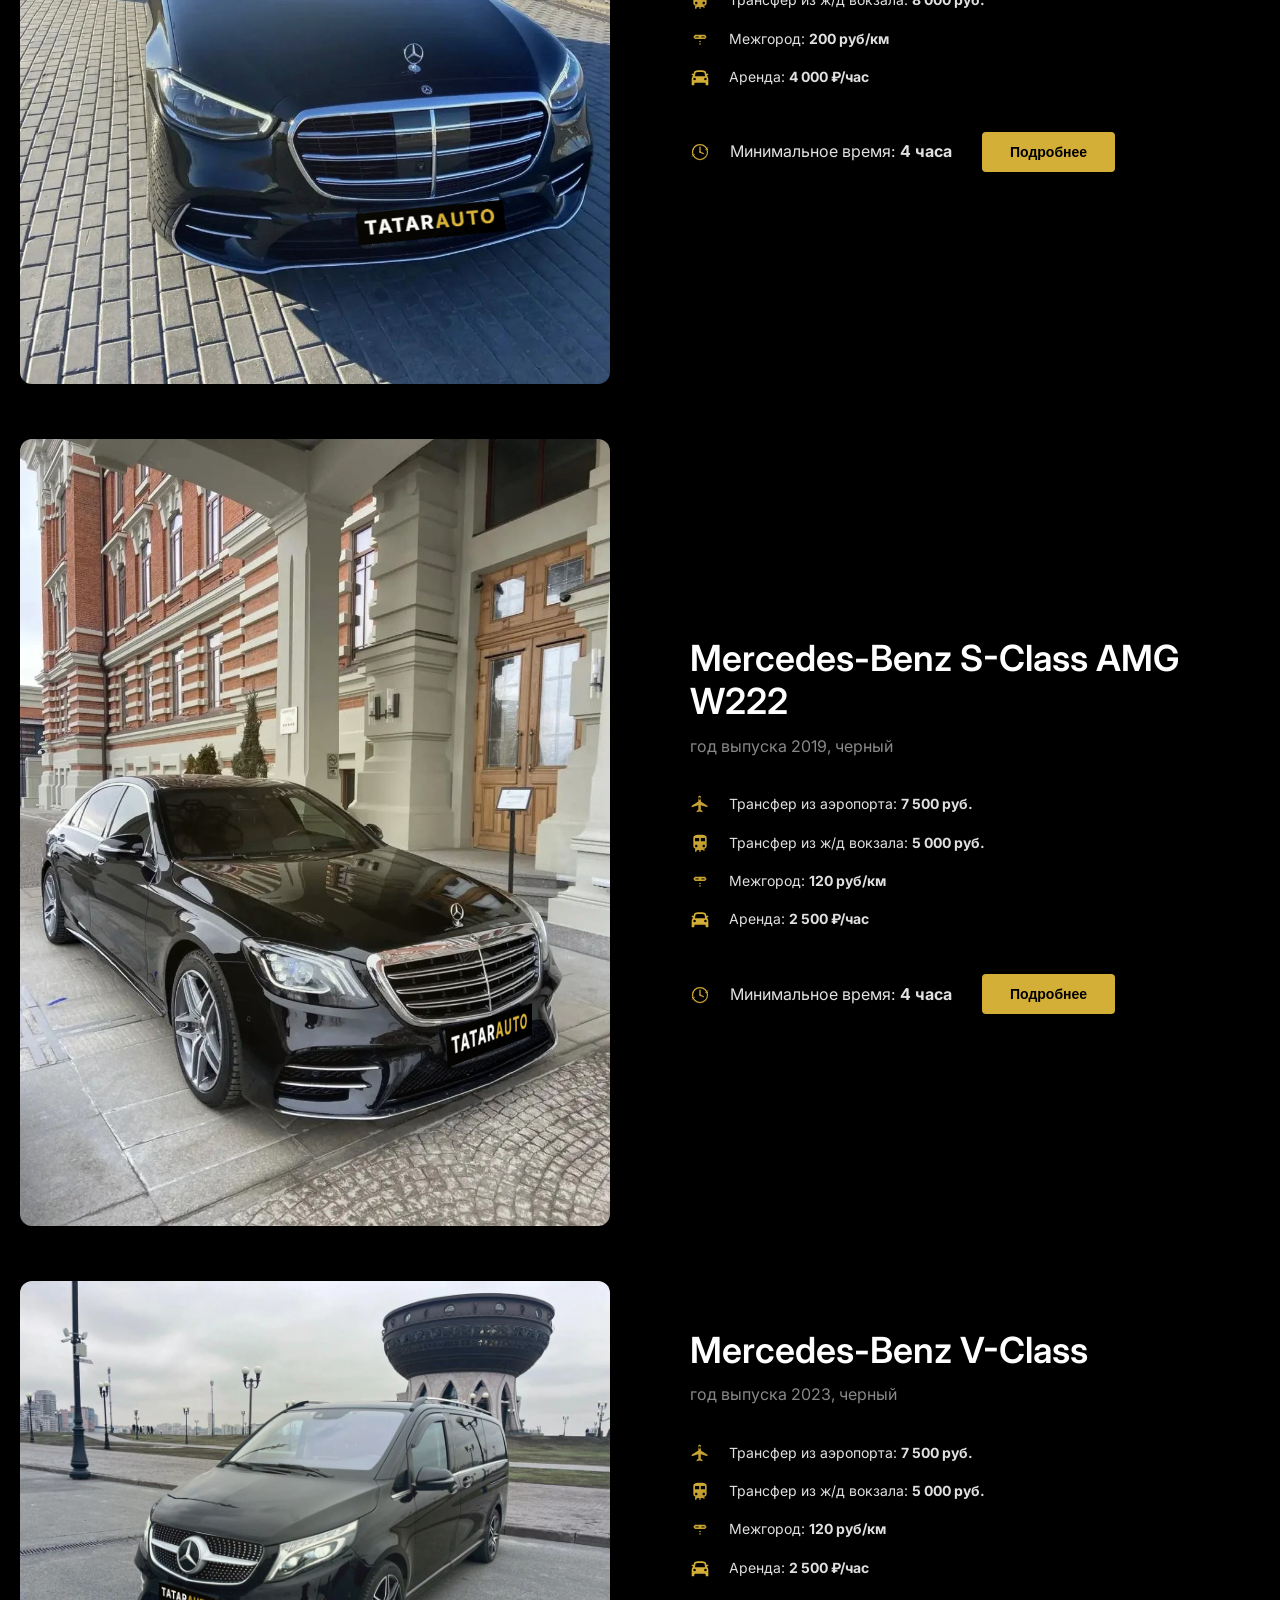
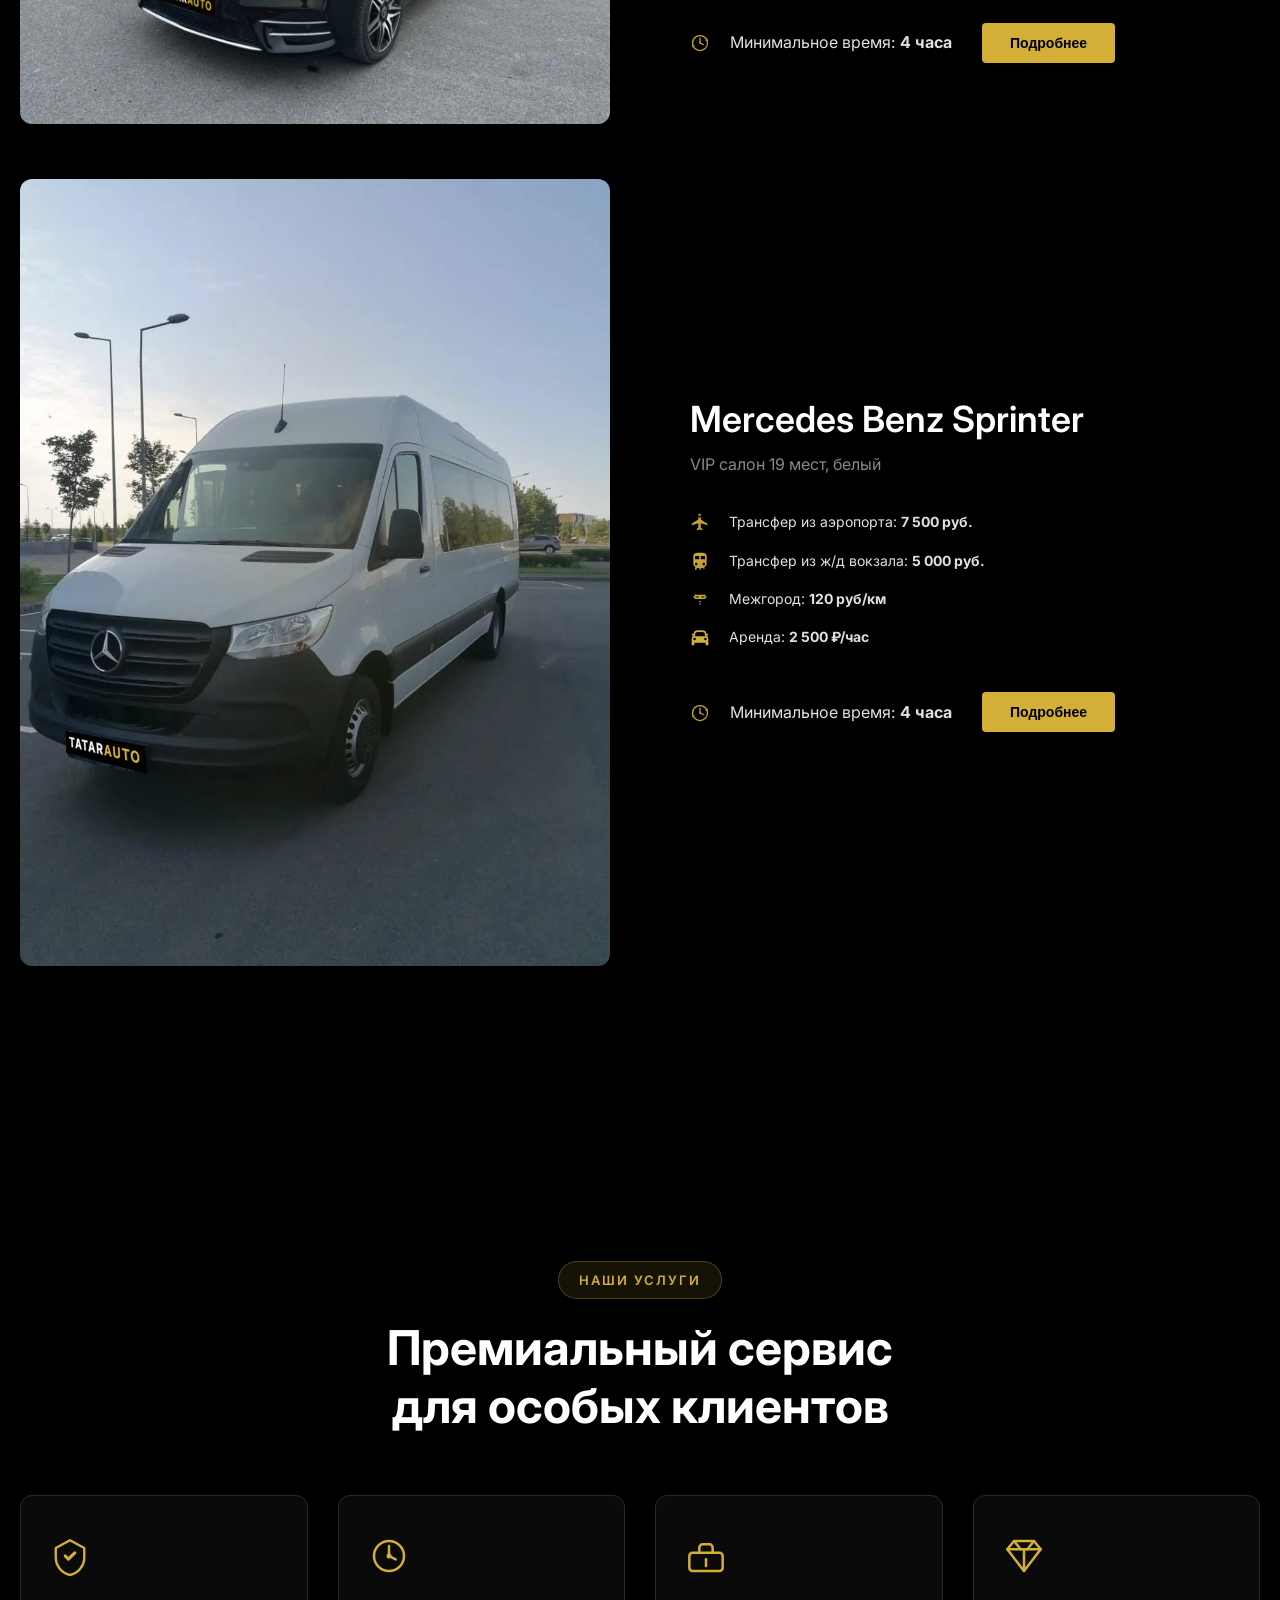
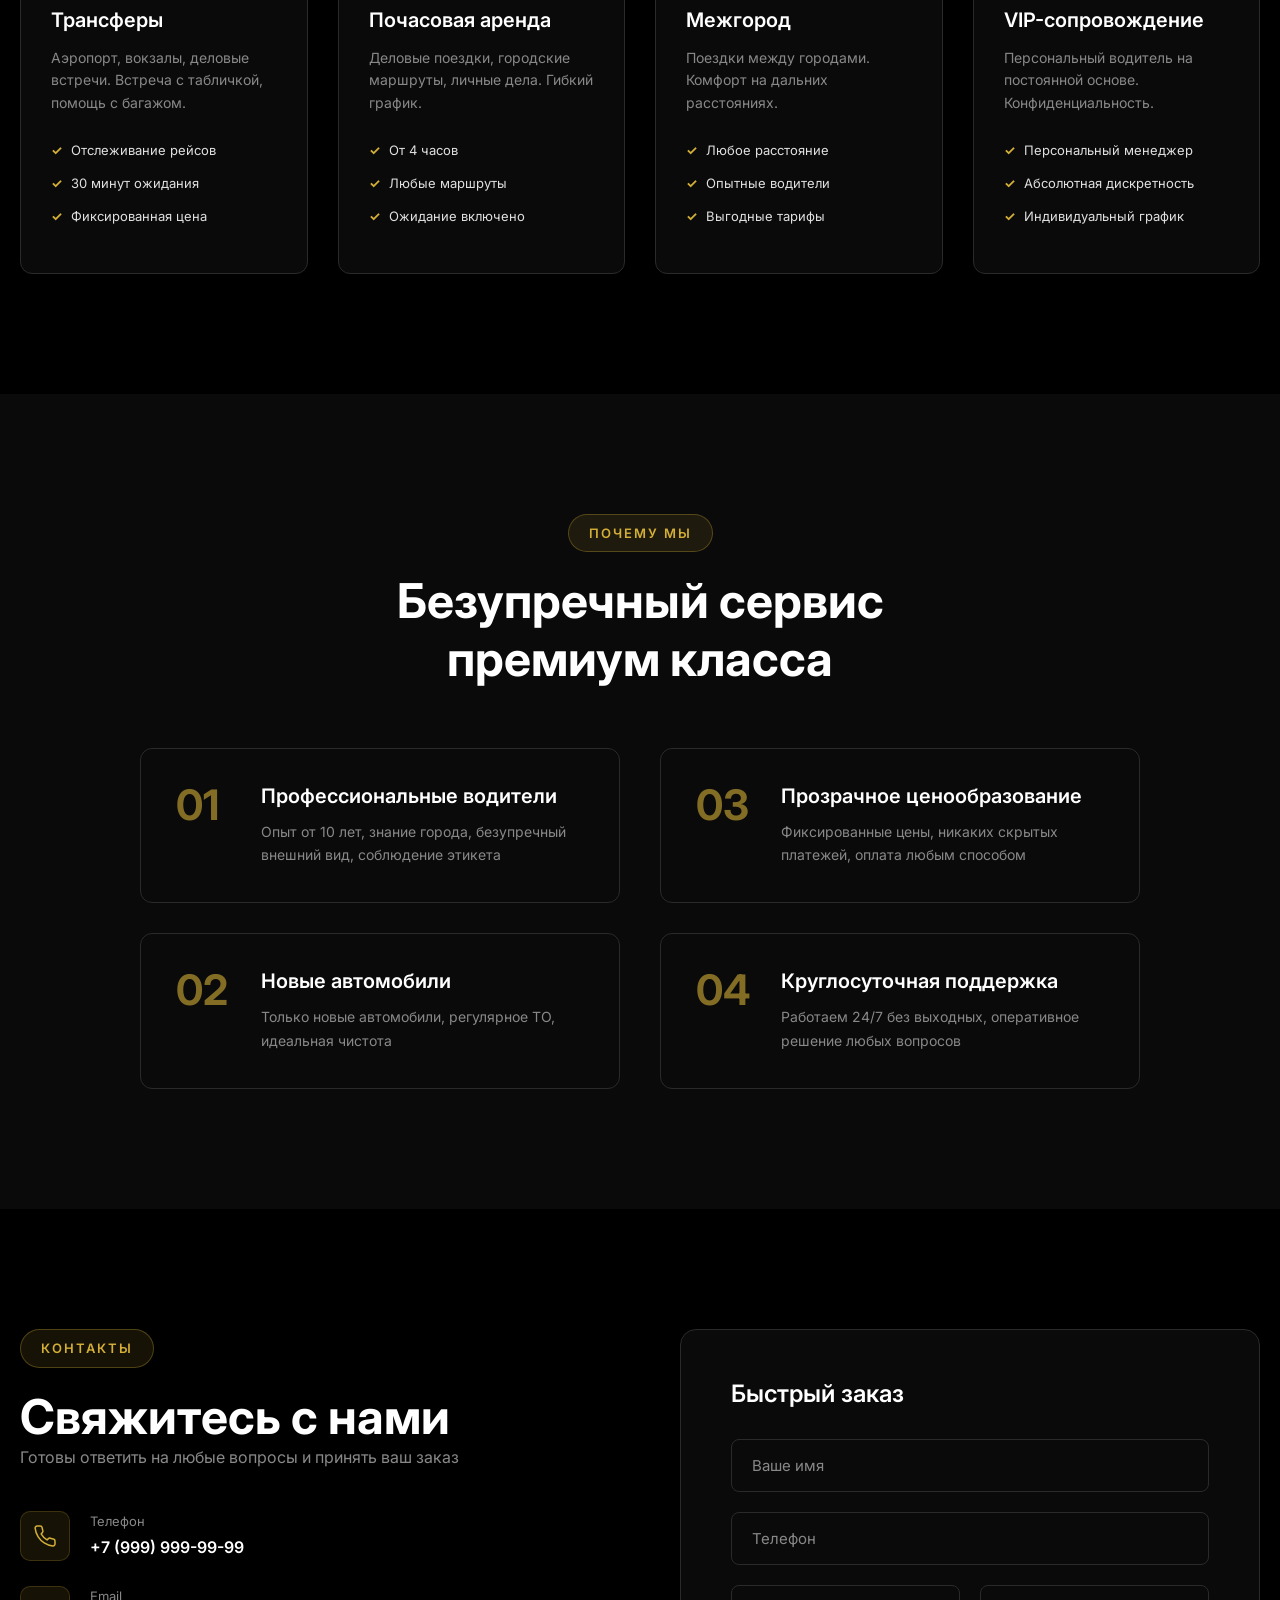
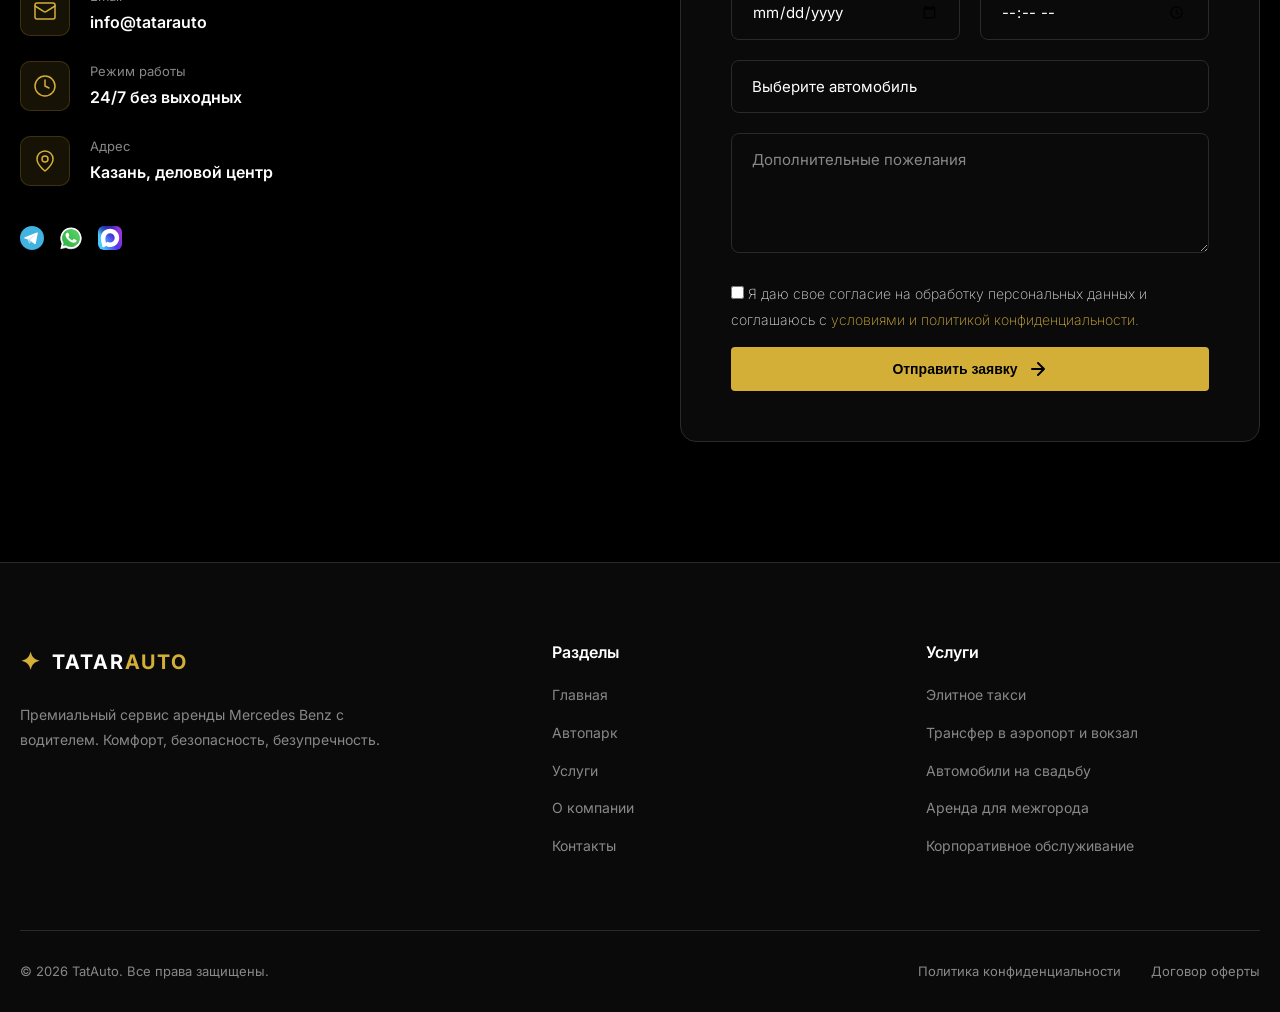
==== commit 2d33fc33: "fix" ====
--- a/index.html
+++ b/index.html
@@ -5,7 +5,7 @@
     <meta charset="UTF-8">
     <meta name="viewport" content="width=device-width, initial-scale=1.0">
     <title>Аренда Mercedes с водителем в Казани и за пределами города | TatarAuto с водителем</title>
-    <link rel="stylesheet" href="style.css">
+    <link rel="stylesheet" href="style.css?v=0.2">
     <link rel="preconnect" href="https://fonts.googleapis.com">
     <link href="https://fonts.googleapis.com/css2?family=Inter:wght@300;400;500;600;700&display=swap" rel="stylesheet">
 </head>
@@ -30,6 +30,7 @@
                 <a href="/" class="logo">
                     <span class="logo-icon">✦</span>
                     <span class="logo-text">TATAR<span class="accent">AUTO</span>
+                        <span class="logo-text2">с водителем.</span>
                 </a>
                 <ul class="nav-menu">
                     <li><a href="#home" class="nav-link active">Главная</a></li>
--- a/style.css
+++ b/style.css
@@ -201,6 +201,14 @@
     font-size: 24px;
 }
 
+span.logo-text2 {
+    display: block;
+    color: var(--color-gold);
+    font-size: 12px;
+    font-weight: 100;
+    text-align: center;
+}
+
 .nav-menu {
     display: flex;
     list-style: none;
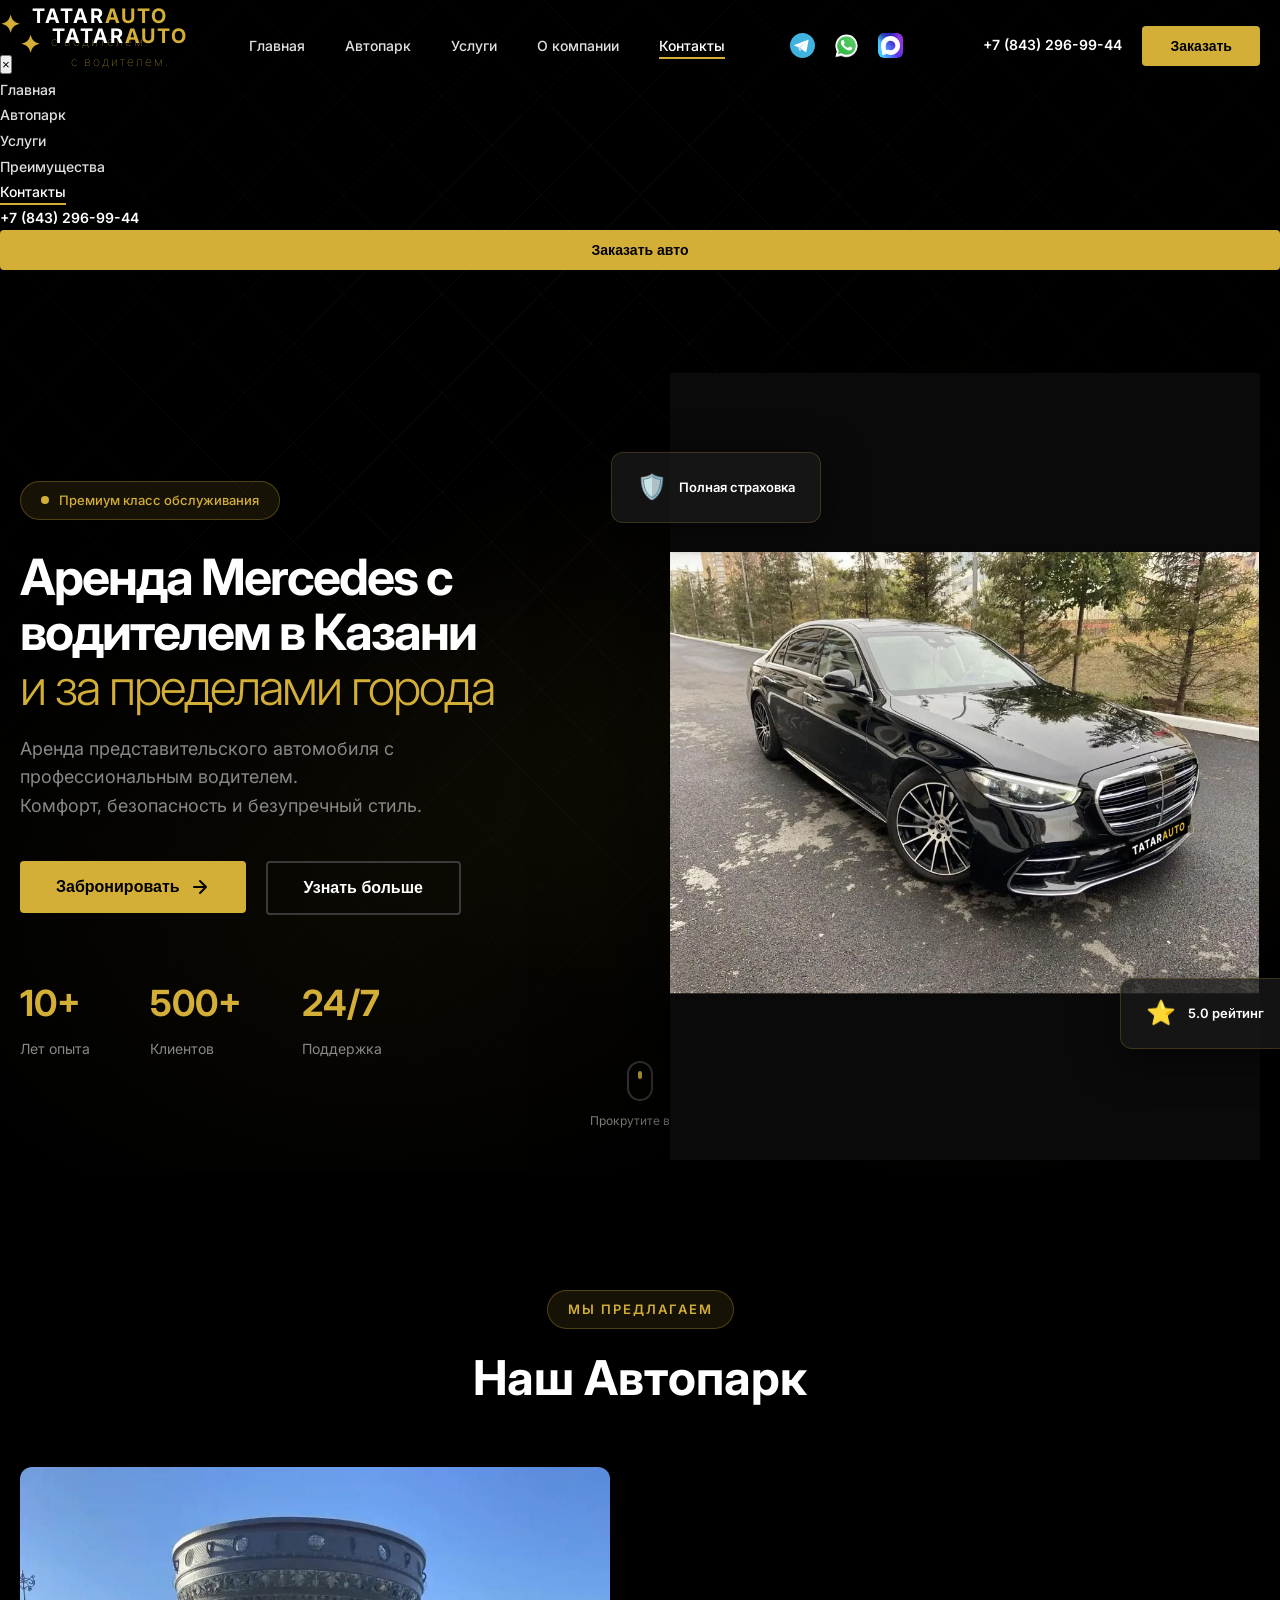
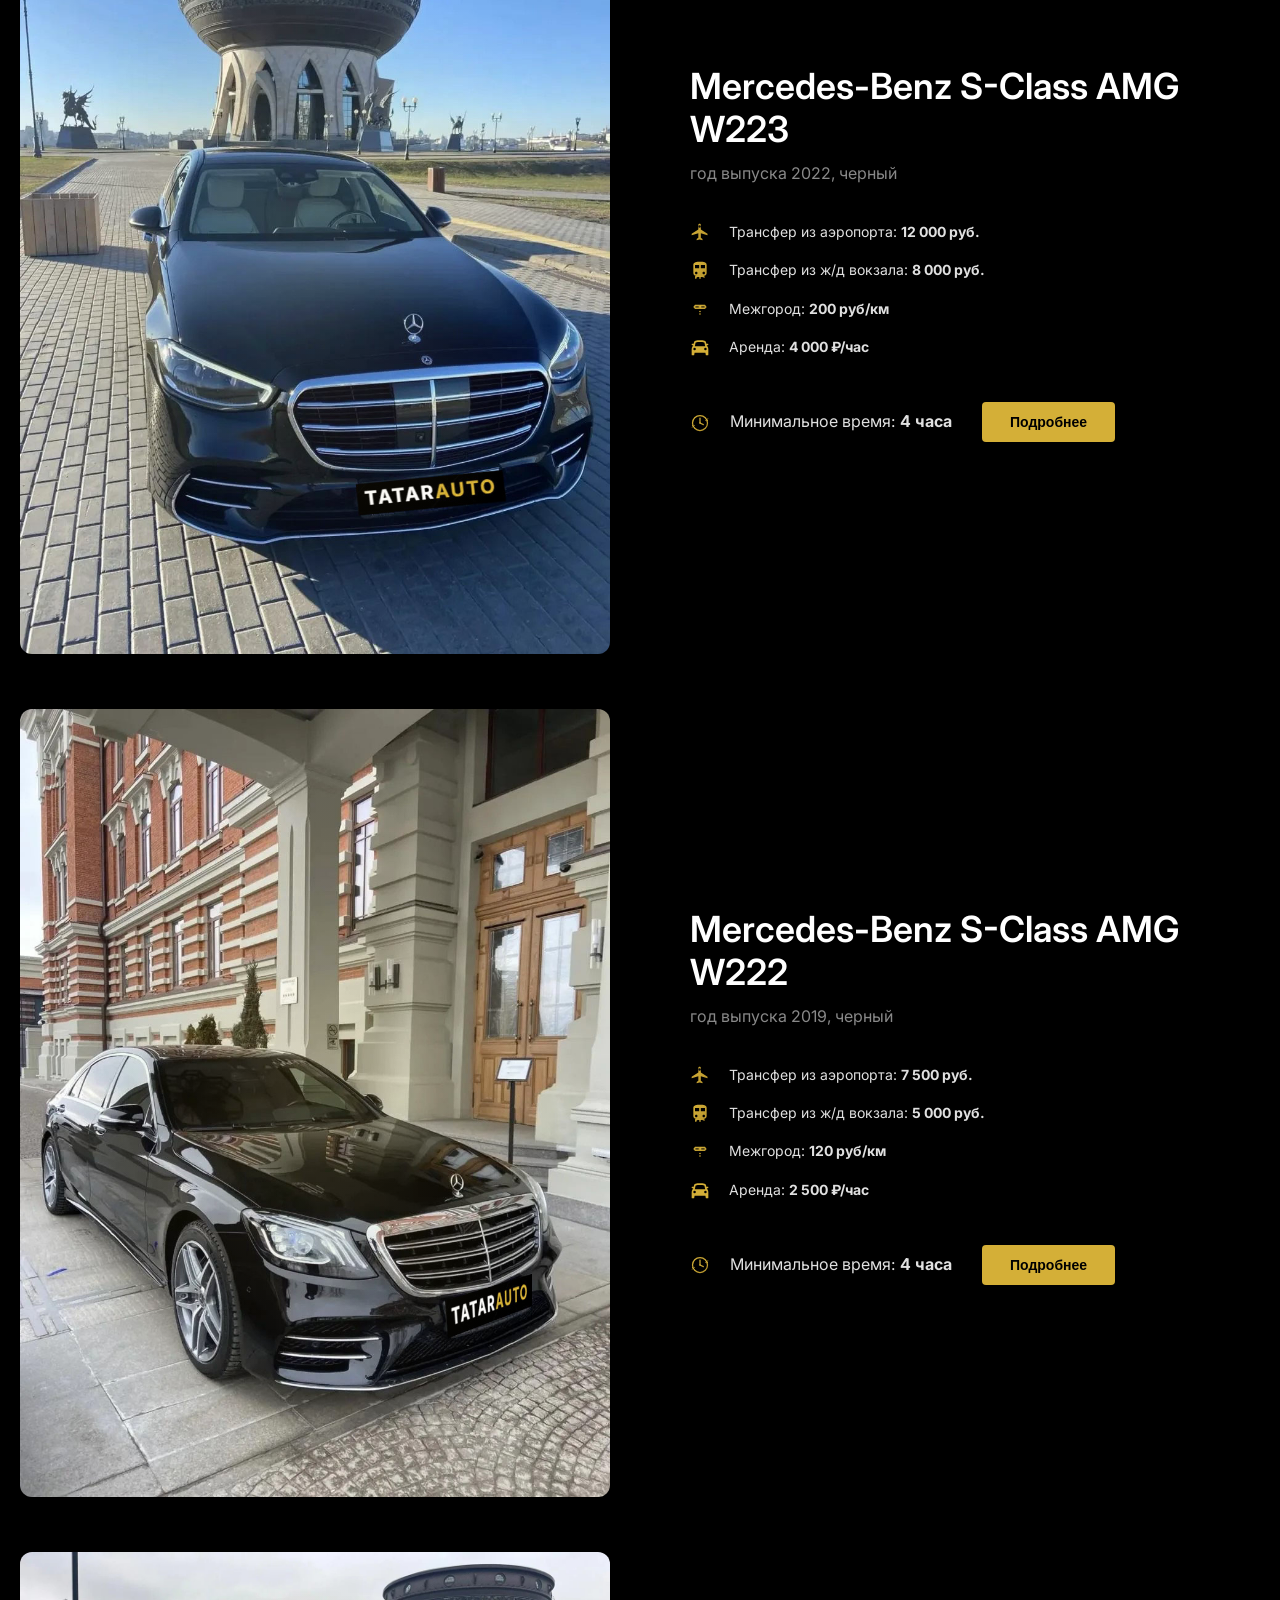
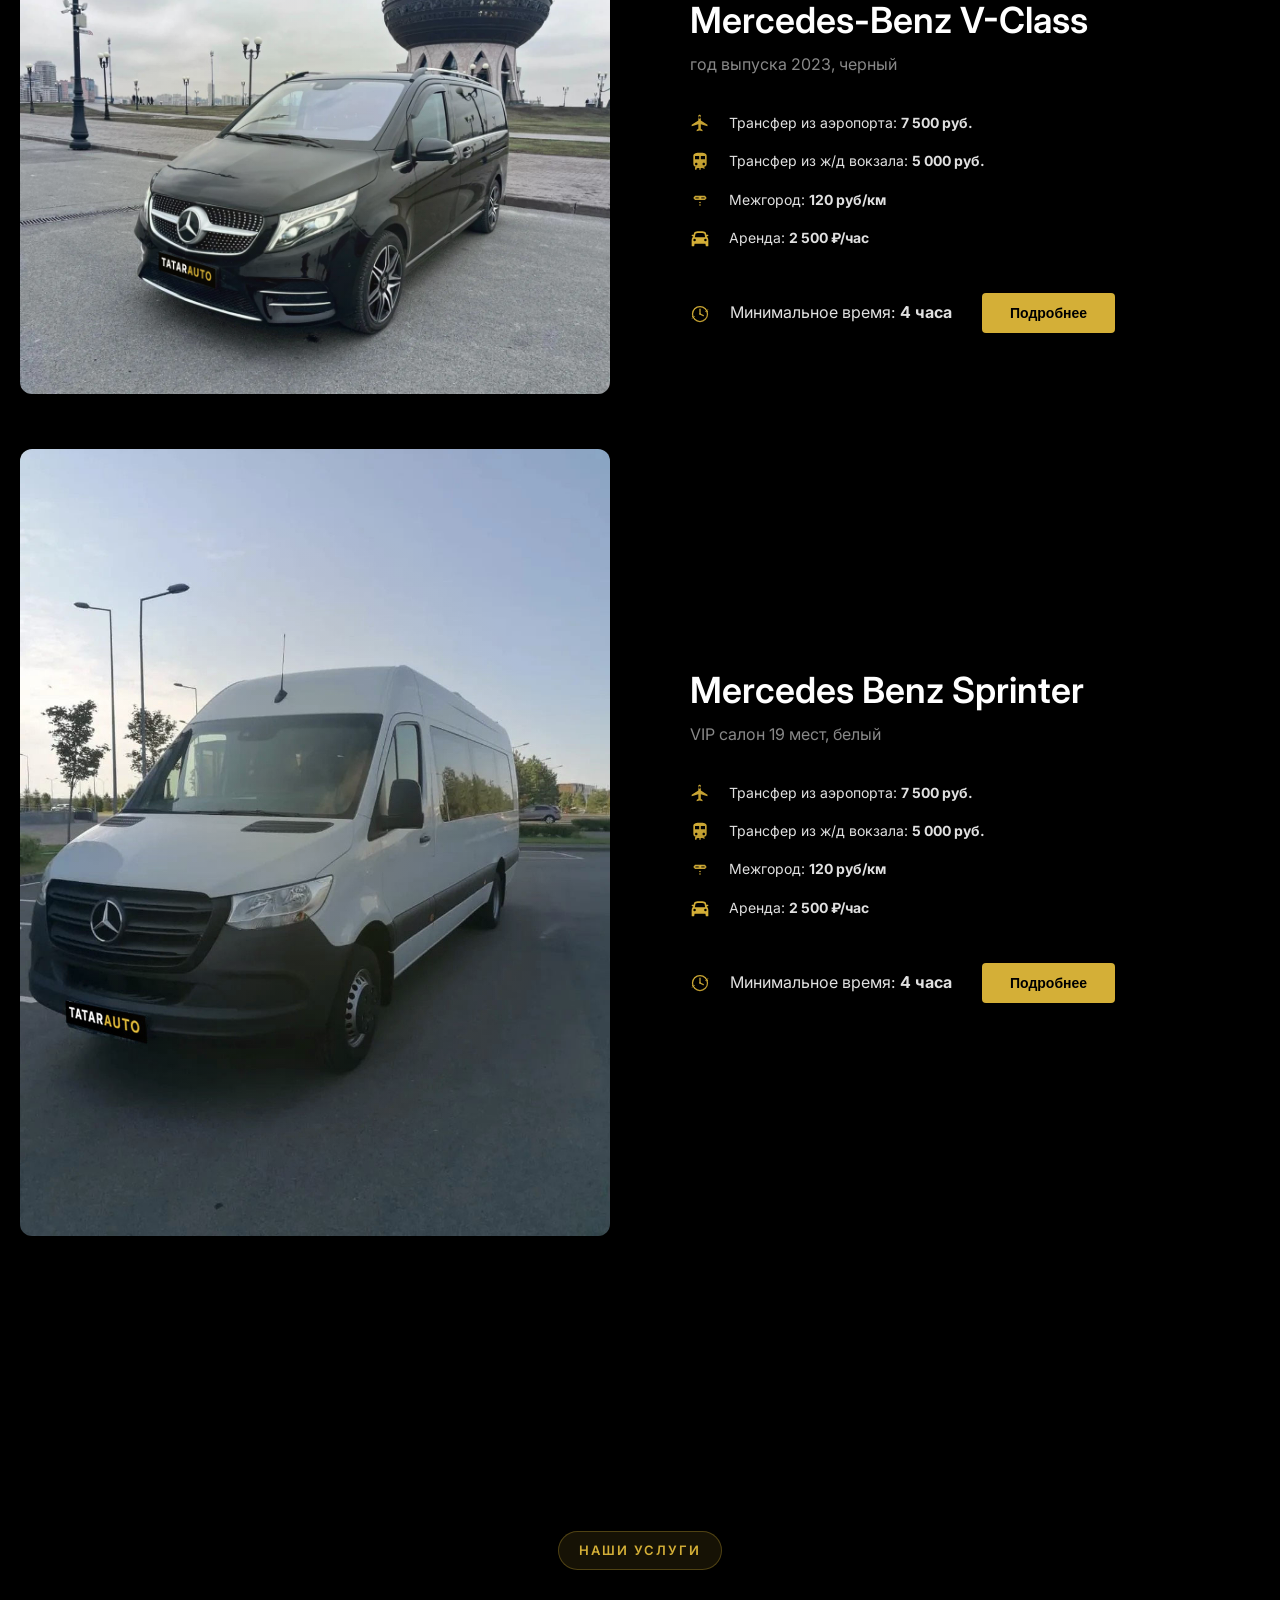
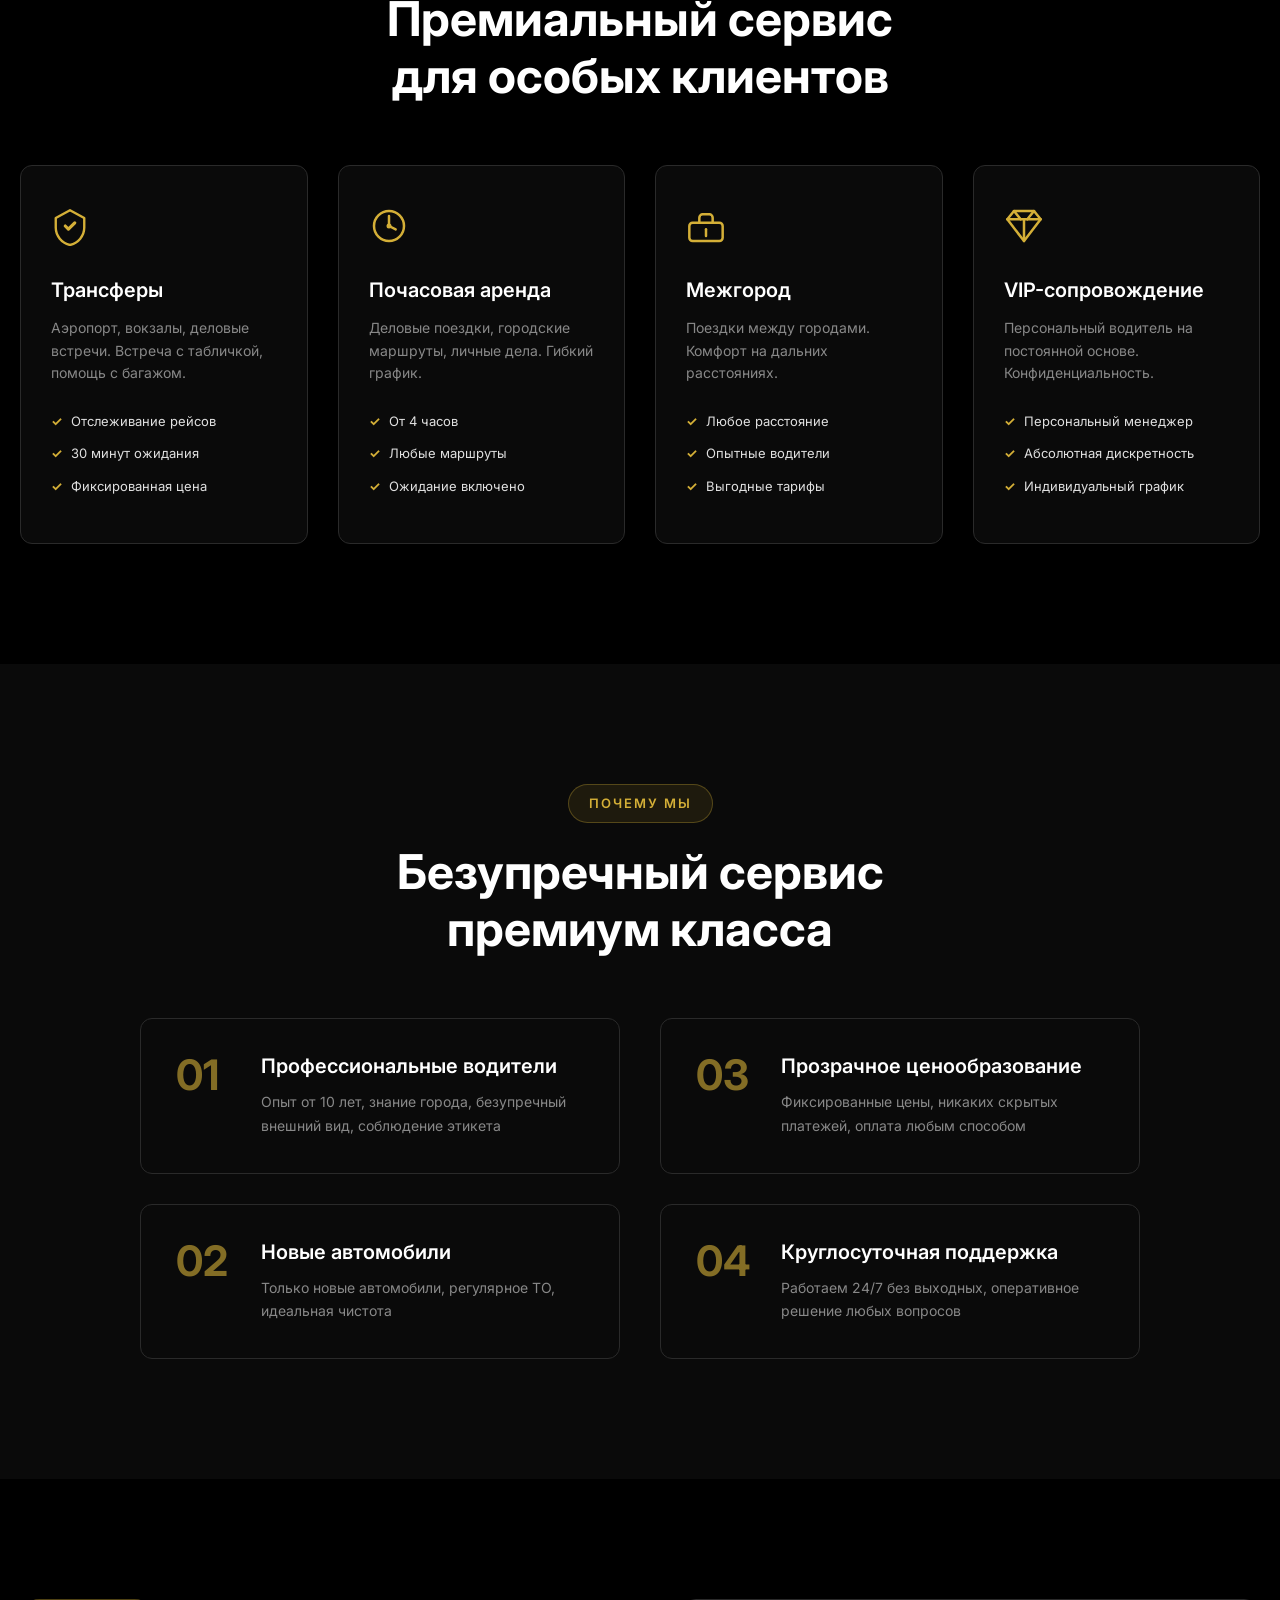
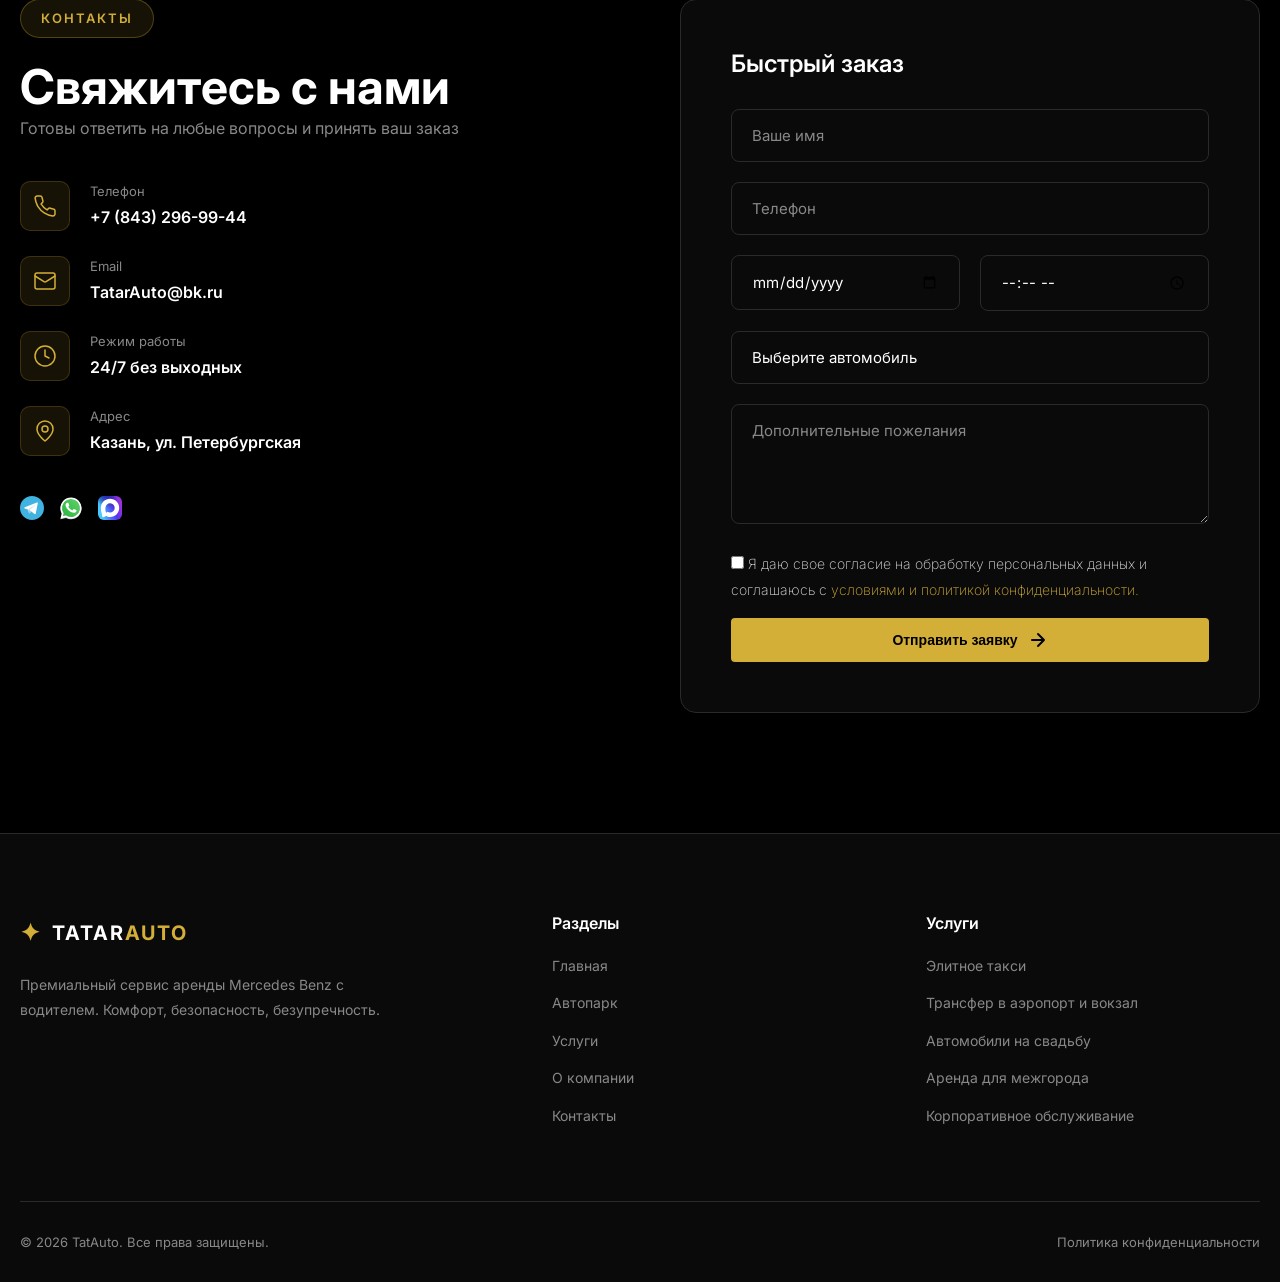
==== commit 42770050: "prod fix" ====
--- a/index.html
+++ b/index.html
@@ -5,7 +5,7 @@
     <meta charset="UTF-8">
     <meta name="viewport" content="width=device-width, initial-scale=1.0">
     <title>Аренда Mercedes с водителем в Казани и за пределами города | TatarAuto с водителем</title>
-    <link rel="stylesheet" href="style.css?v=0.2">
+    <link rel="stylesheet" href="style.css?v=0.4">
     <link rel="preconnect" href="https://fonts.googleapis.com">
     <link href="https://fonts.googleapis.com/css2?family=Inter:wght@300;400;500;600;700&display=swap" rel="stylesheet">
 </head>
@@ -41,22 +41,22 @@
                 </ul>
                 <div class="header-socials">
                     <!-- Telegram -->
-                    <a href="#" aria-label="Telegram">
+                    <a href="https://t.me/+79872050403" aria-label="Telegram">
                         <img src="image/tg.svg">
                     </a>
 
                     <!-- WhatsApp -->
-                    <a href="#" aria-label="WhatsApp">
+                    <a href="https://wa.me/79872050403" aria-label="WhatsApp">
                         <img src="image/wa.svg">
                     </a>
 
-                    <!-- Макс (VK) -->
-                    <a href="#" aria-label="Макс">
+                    <!-- Макс -->
+                    <a href="https://max.ru/u/f9LHodD0cOI9r-7Fd5RwrSNzGCXtwhL1mIITdt8Pv_jcfv4HCKtzgHrtu4E" aria-label="Макс">
                         <img src="image/max.svg">
                     </a>
                 </div>
                 <div class="nav-cta">
-                    <a href="tel:+79999999999" class="phone-link">+7 (999) 999-99-99</a>
+                    <a href="tel:+78432969944" class="phone-link">+7 (843) 296-99-44</a>
                     <button class="btn-book modal-trigger">Заказать</button>
                 </div>
                 <div class="hamburger">
@@ -67,7 +67,33 @@
             </div>
         </div>
     </nav>
-
+    <!-- Mobile Menu Overlay -->
+    <div class="mobile-overlay" id="mobileOverlay"></div>
+
+    <!-- Mobile Menu -->
+    <div class="mobile-menu" id="mobileMenu">
+        <div class="mobile-header">
+            <a href="/" class="logo">
+                <span class="logo-icon">✦</span>
+                <span class="logo-text">TATAR<span class="accent">AUTO</span>
+                    <span class="logo-text2">с водителем.</span>
+            </a>
+            <button class="mobile-close" aria-label="Закрыть меню">&times;</button>
+        </div>
+
+        <ul class="mobile-nav">
+            <li><a href="#home" class="nav-link active">Главная</a></li>
+            <li><a href="#fleet" class="nav-link">Автопарк</a></li>
+            <li><a href="#about" class="nav-link">Услуги</a></li>
+            <li><a href="#advantages" class="nav-link">Преимущества</a></li>
+            <li><a href="#contact" class="nav-link">Контакты</a></li>
+        </ul>
+
+        <div class="mobile-footer">
+            <a href="tel:+78432969944" class="phone-link">+7 (843) 296-99-44</a>
+            <button class="btn-primary modal-trigger" style="width:100%; justify-content:center;">Заказать авто</button>
+        </div>
+    </div>
     <!-- Hero Section -->
     <section id="home" class="hero">
         <div class="hero-bg-overlay"></div>
@@ -100,7 +126,7 @@
                         <div class="stat-label">Лет опыта</div>
                     </div>
                     <div class="stat-item">
-                        <div class="stat-value">5000+</div>
+                        <div class="stat-value">500+</div>
                         <div class="stat-label">Клиентов</div>
                     </div>
                     <div class="stat-item">
@@ -428,7 +454,7 @@
                             </div>
                             <div class="contact-details">
                                 <span class="contact-label">Телефон</span>
-                                <a href="tel:+79999999999" class="contact-value">+7 (999) 999-99-99</a>
+                                <a href="tel:+78432969944" class="contact-value">+7 (843) 296-99-44</a>
                             </div>
                         </div>
 
@@ -442,7 +468,7 @@
                             </div>
                             <div class="contact-details">
                                 <span class="contact-label">Email</span>
-                                <a href="mailto:info@tatarauto.com" class="contact-value">info@tatarauto</a>
+                                <a href="mailto:TatarAuto@bk.ru" class="contact-value">TatarAuto@bk.ru</a>
                             </div>
                         </div>
 
@@ -470,24 +496,24 @@
                             </div>
                             <div class="contact-details">
                                 <span class="contact-label">Адрес</span>
-                                <span class="contact-value">Казань, деловой центр</span>
+                                <span class="contact-value">Казань, ул. Петербургская</span>
                             </div>
                         </div>
                     </div>
 
                     <div class="social-links">
                         <!-- Telegram -->
-                        <a href="#" aria-label="Telegram">
+                        <a href="https://t.me/+79872050403" aria-label="Telegram">
                             <img src="image/tg.svg">
                         </a>
 
                         <!-- WhatsApp -->
-                        <a href="#" aria-label="WhatsApp">
+                        <a href="https://wa.me/79872050403" aria-label="WhatsApp">
                             <img src="image/wa.svg">
                         </a>
 
-                        <!-- Макс (VK) -->
-                        <a href="#" aria-label="Макс">
+                        <!-- Макс -->
+                        <a href="https://max.ru/u/f9LHodD0cOI9r-7Fd5RwrSNzGCXtwhL1mIITdt8Pv_jcfv4HCKtzgHrtu4E" aria-label="Макс">
                             <img src="image/max.svg">
                         </a>
                     </div>
@@ -578,7 +604,6 @@
                 <p>&copy; 2026 TatAuto. Все права защищены.</p>
                 <div class="footer-legal">
                     <a href="/privacy-policy.html">Политика конфиденциальности</a>
-                    <a href="/offer.html">Договор оферты</a>
                 </div>
             </div>
         </div>
@@ -637,7 +662,7 @@
     </div>
 
     <script src="https://code.jquery.com/jquery-3.7.1.min.js"></script>
-    <script src="script.js"></script>
+    <script src="script.js?v=0.4"></script>
 </body>
 
 </html>
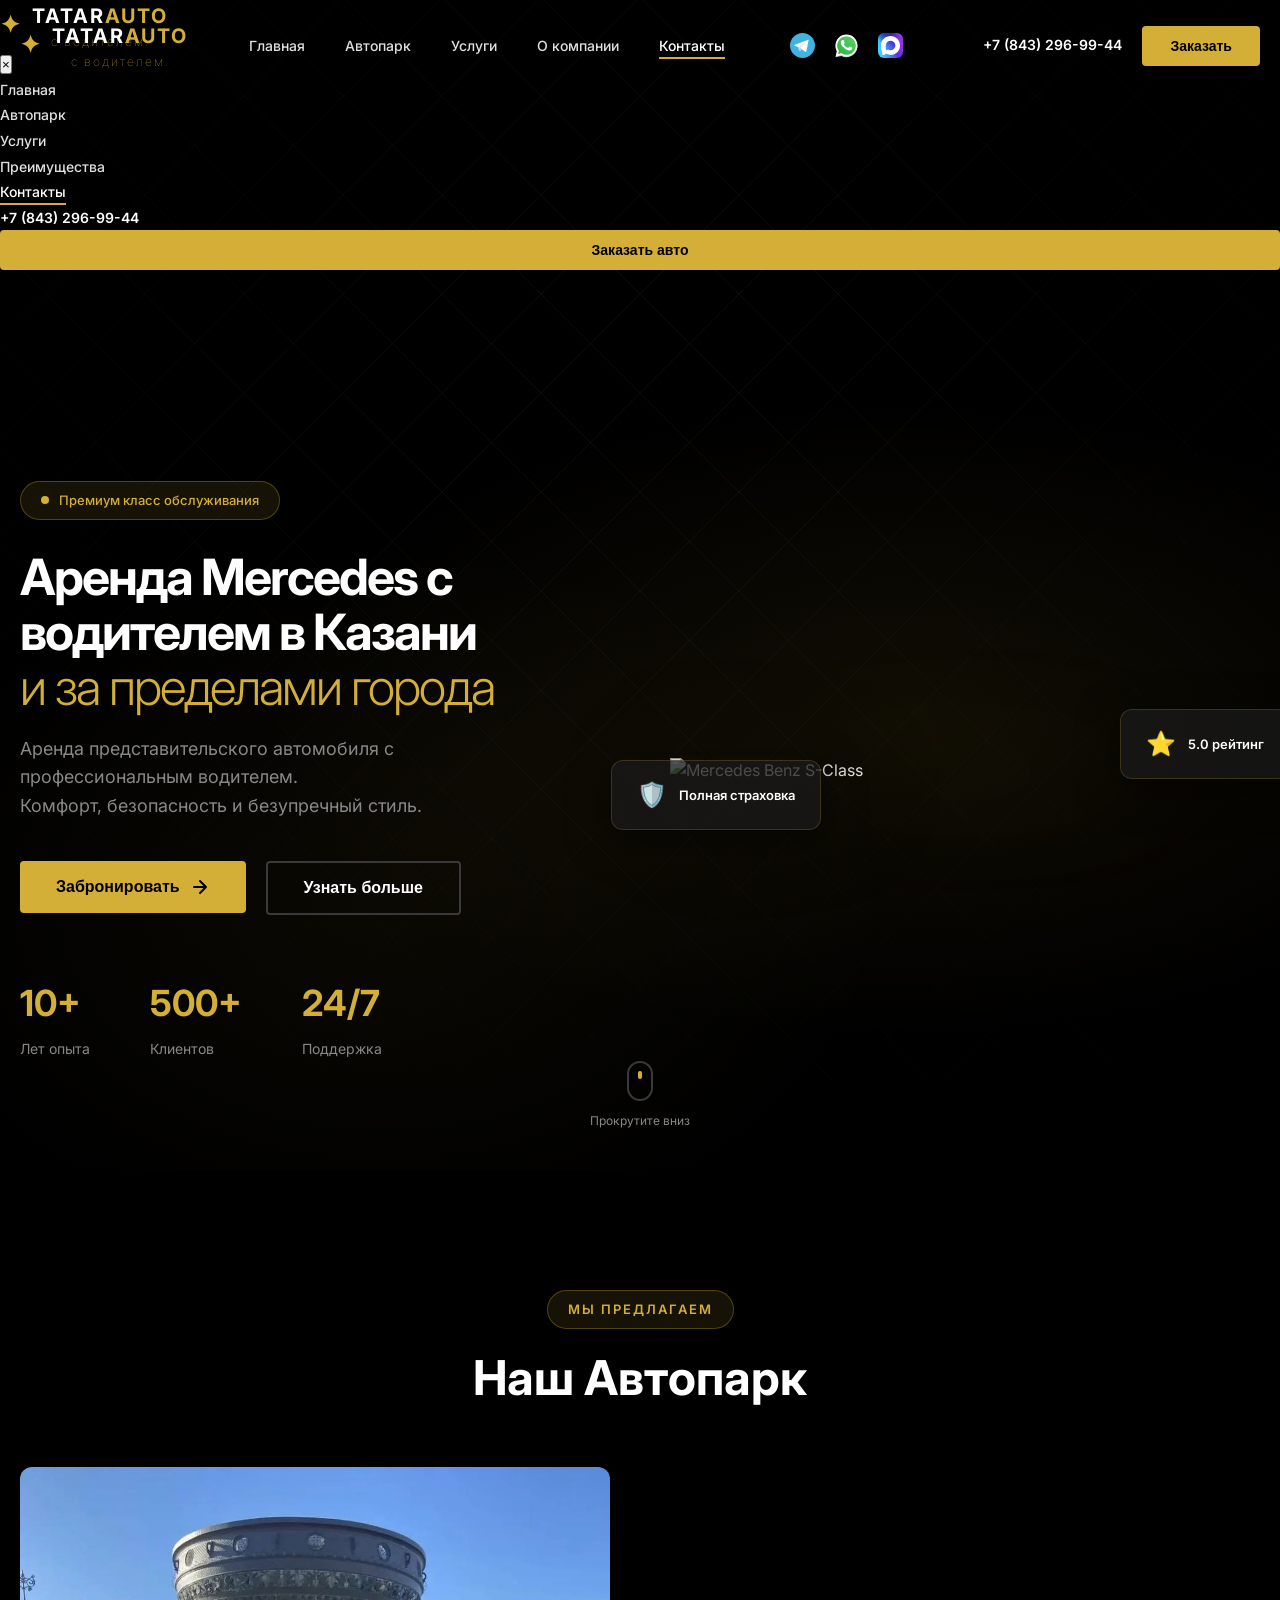
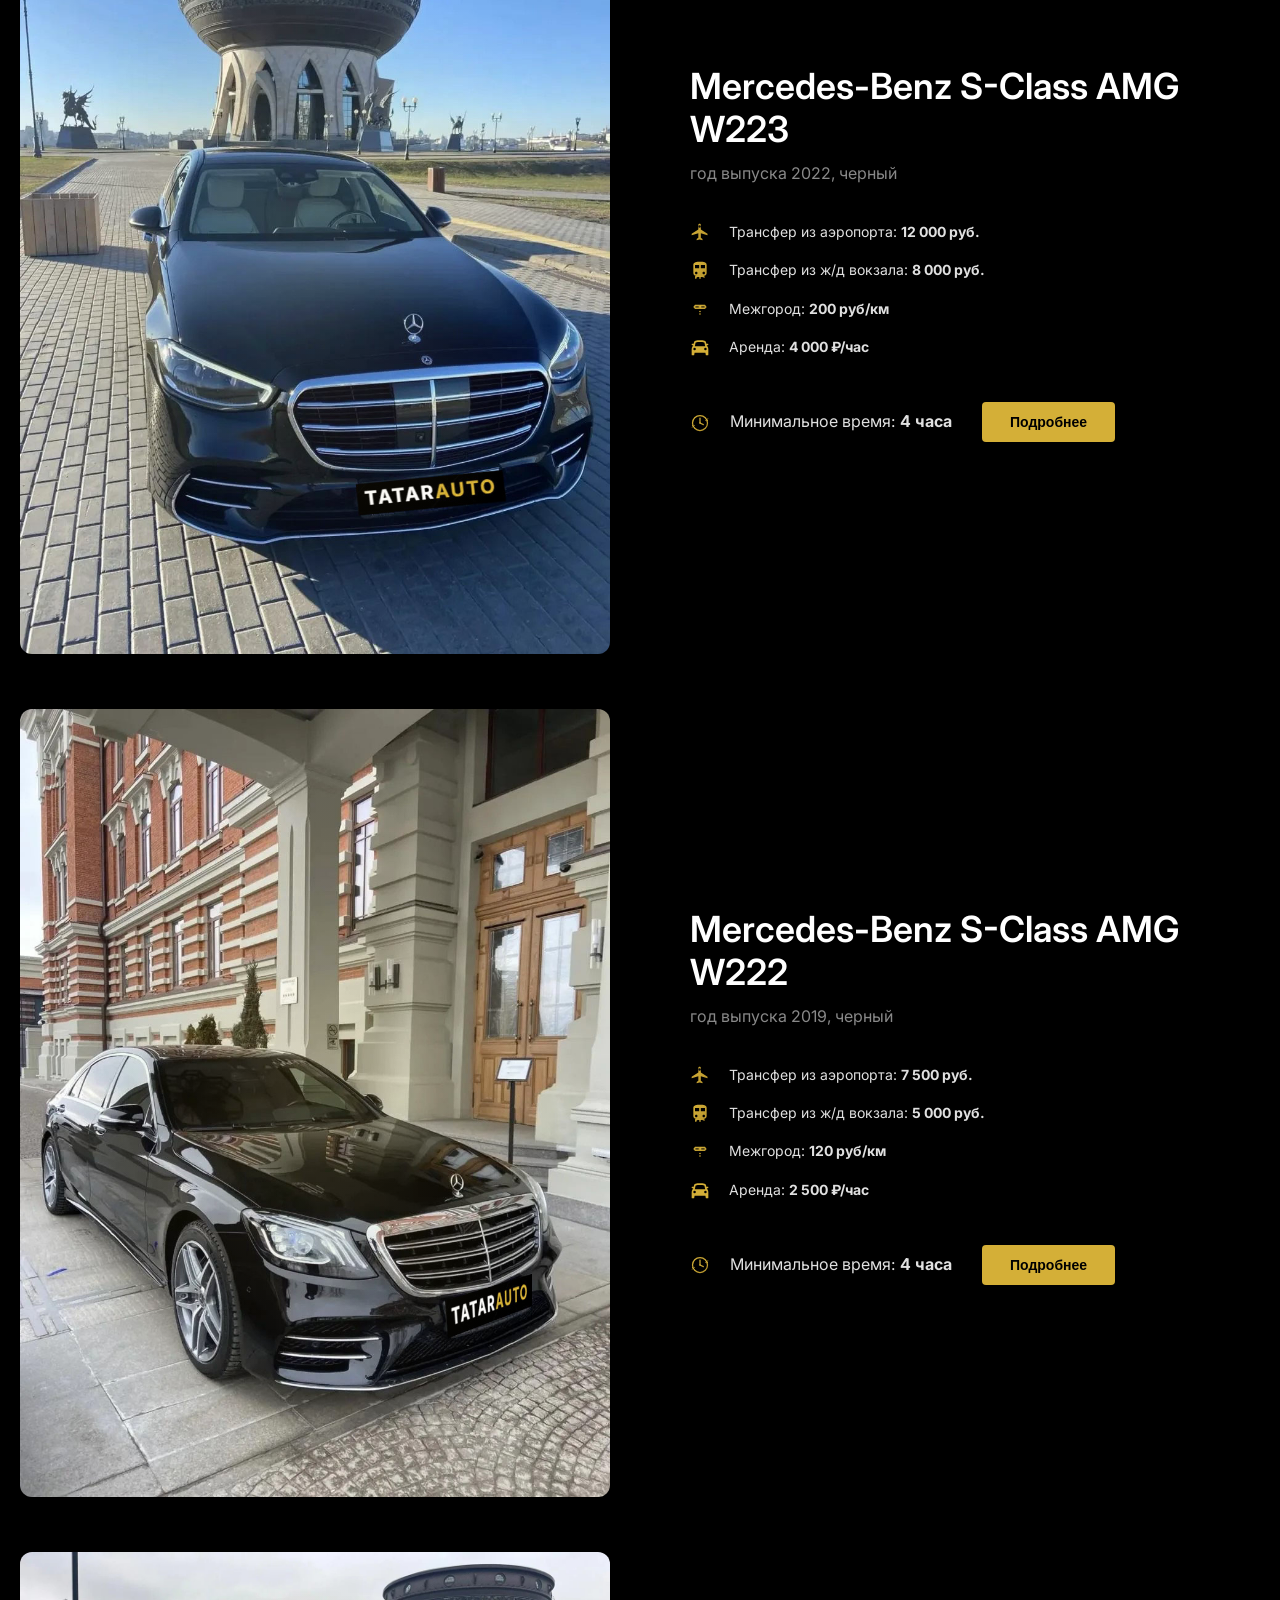
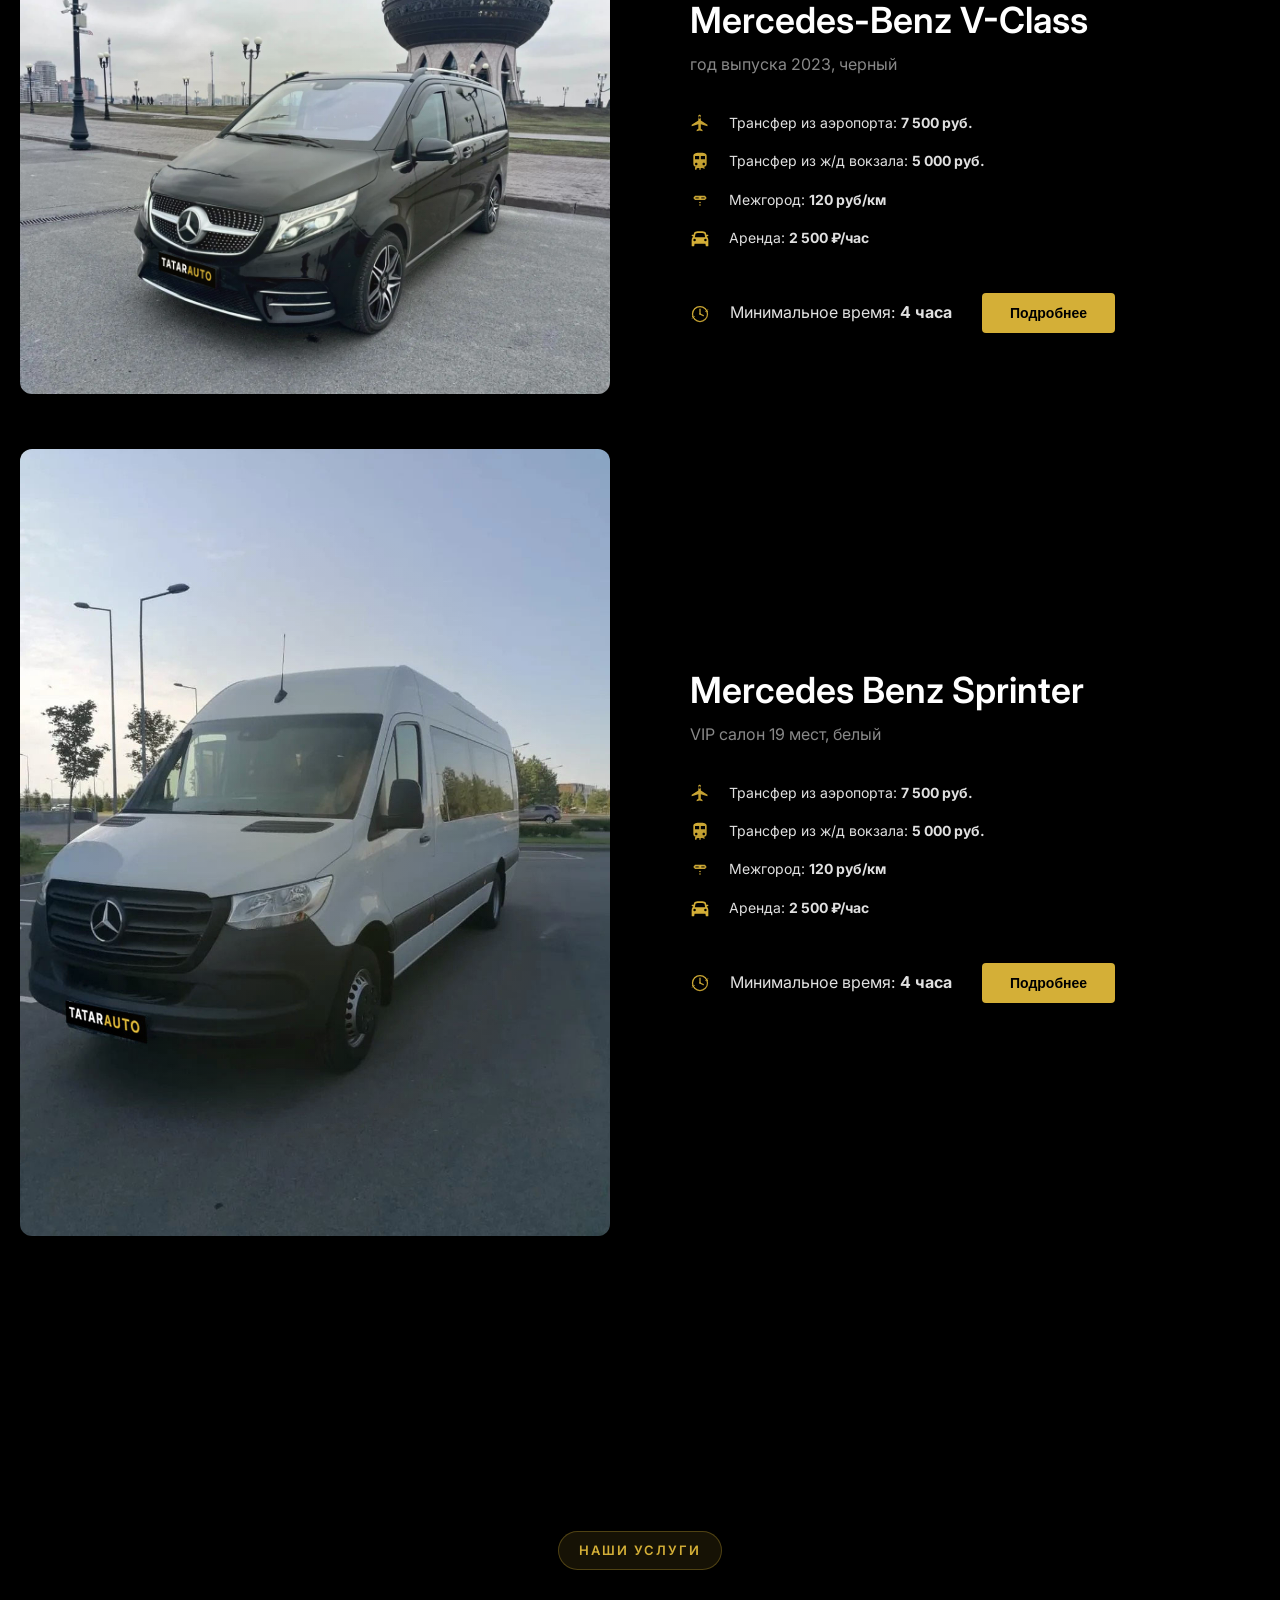
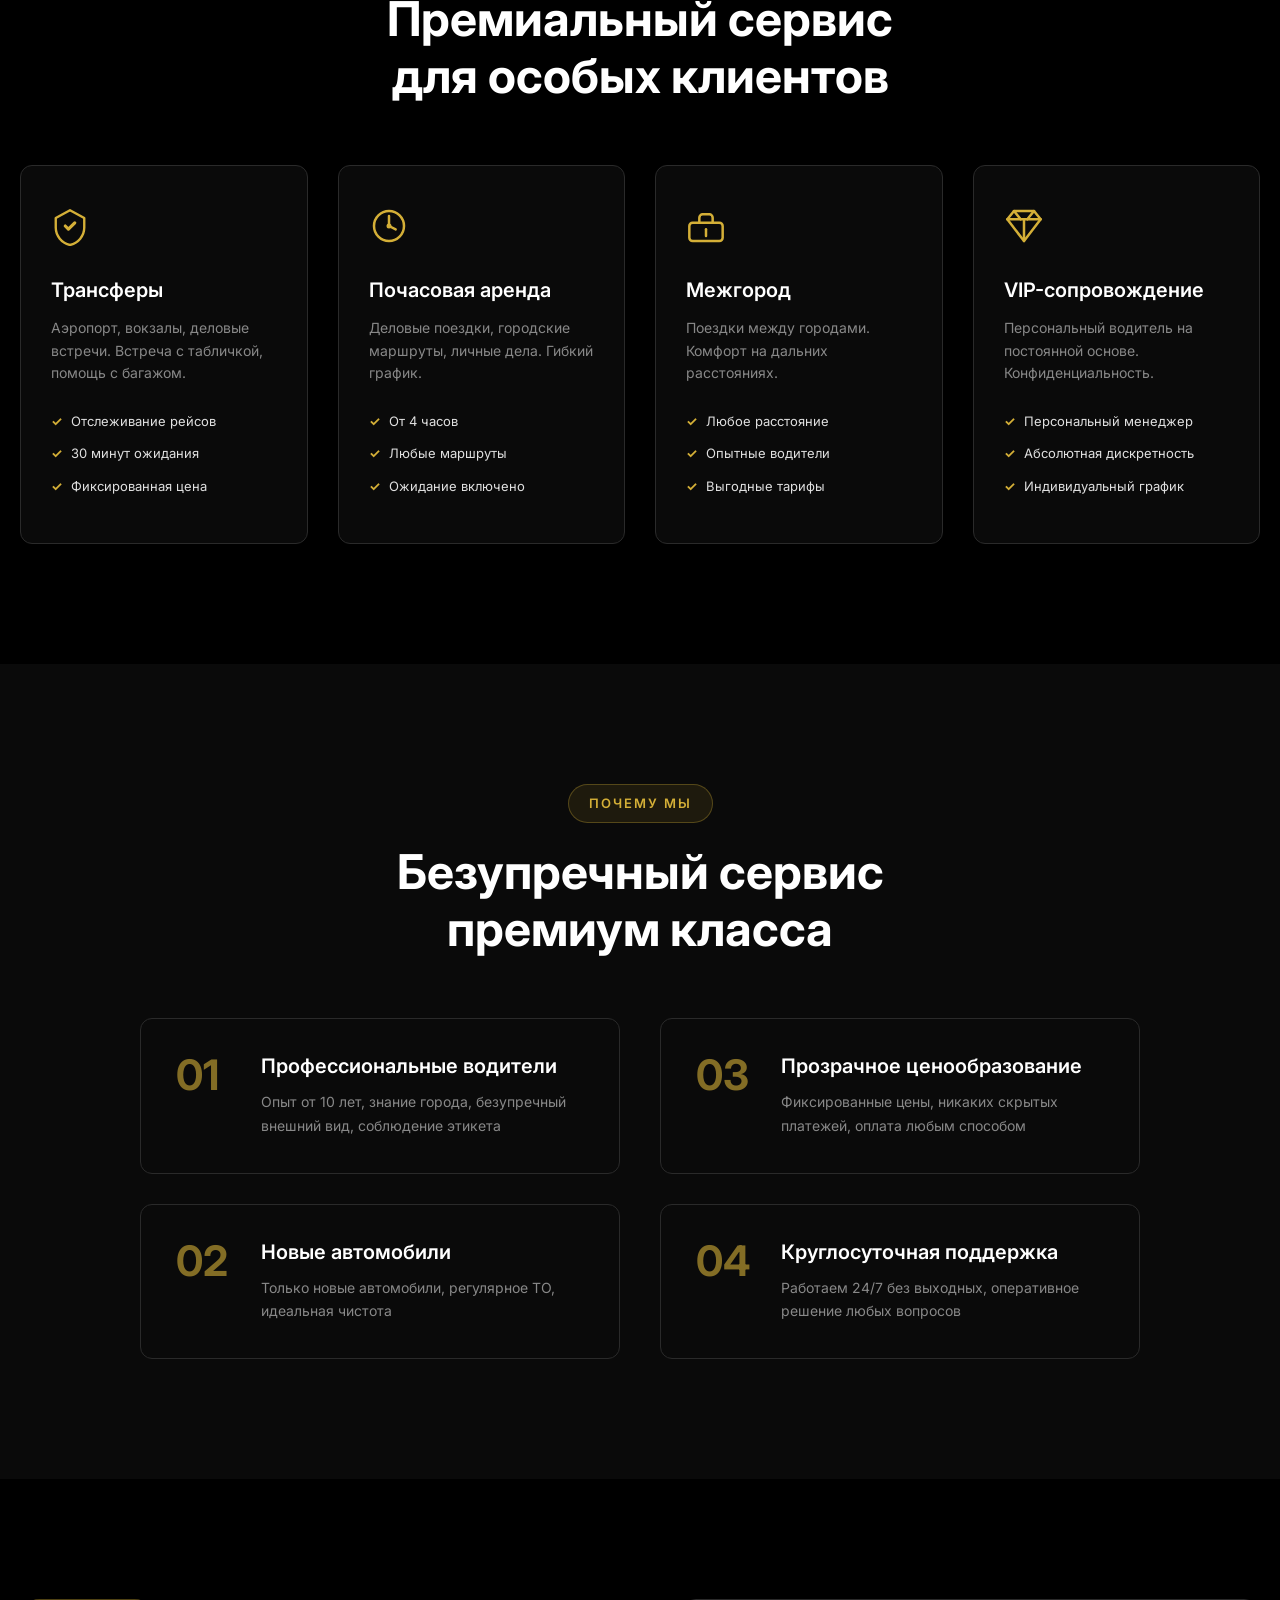
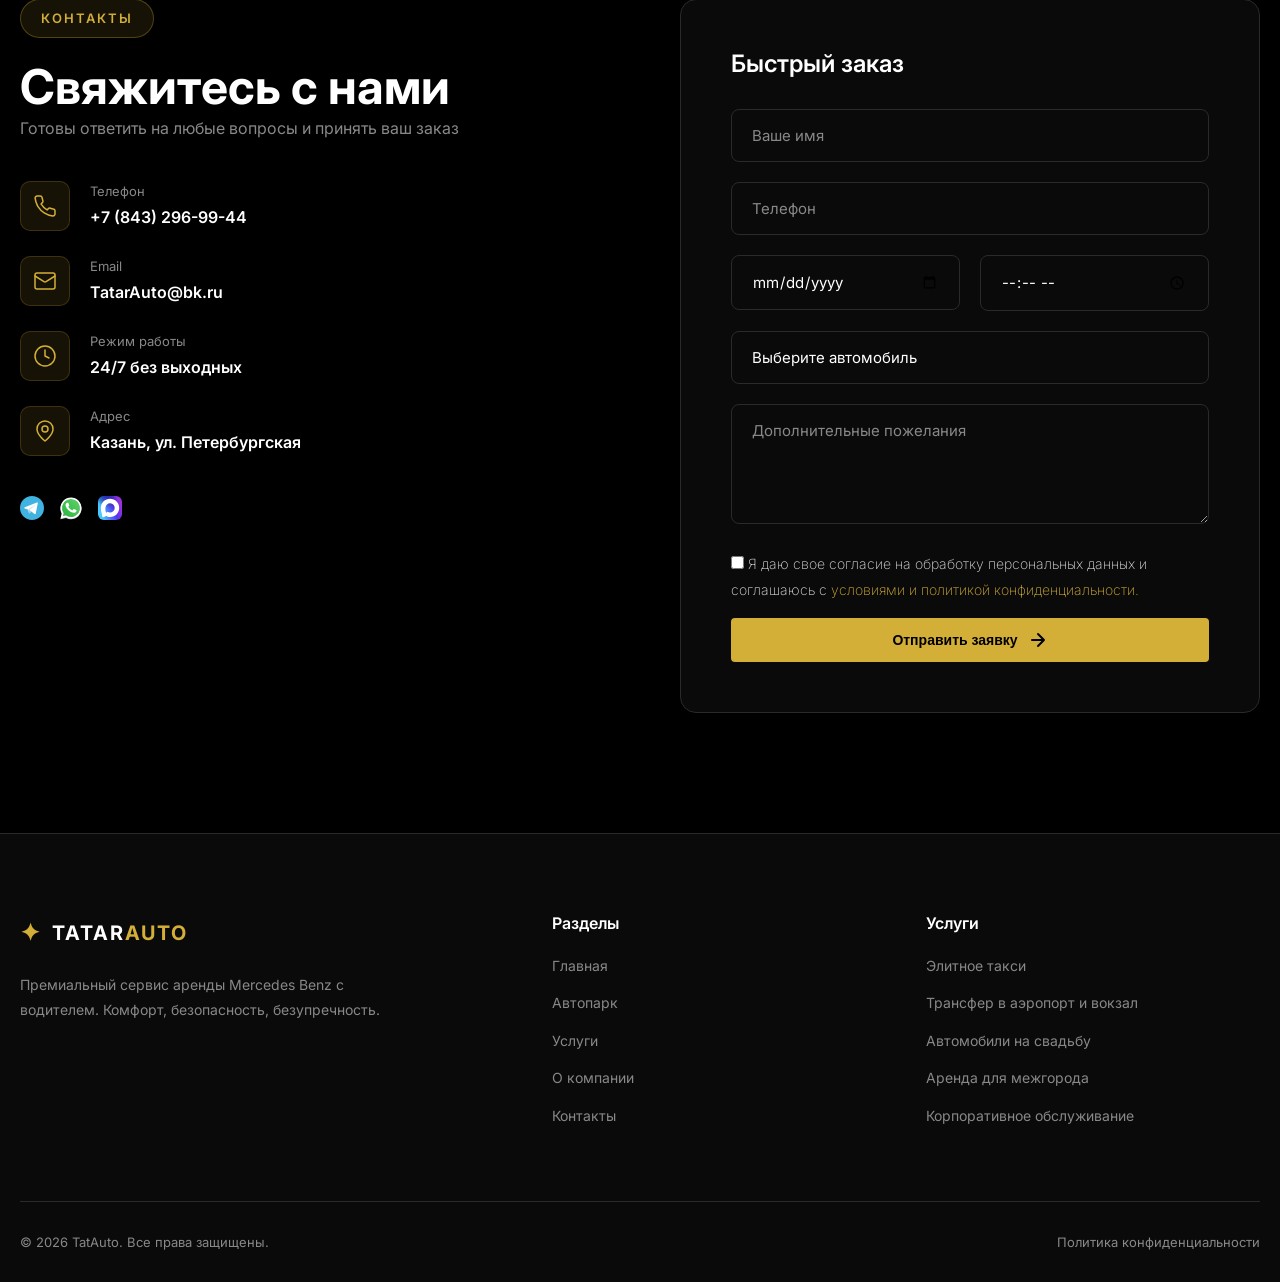
==== commit 76452d2b: "fix main foto" ====
--- a/index.html
+++ b/index.html
@@ -137,7 +137,7 @@
             </div>
             <div class="hero-image fade-in-right">
                 <div class="image-glow"></div>
-                <img src="image/W223/W223-2.jpg" alt="Mercedes Benz S-Class" class="car-image">
+                <img src="image/photo.jpg" alt="Mercedes Benz S-Class" class="car-image">
                 <div class="floating-elements">
                     <div class="float-card card-1">
                         <div class="card-icon">🛡️</div>
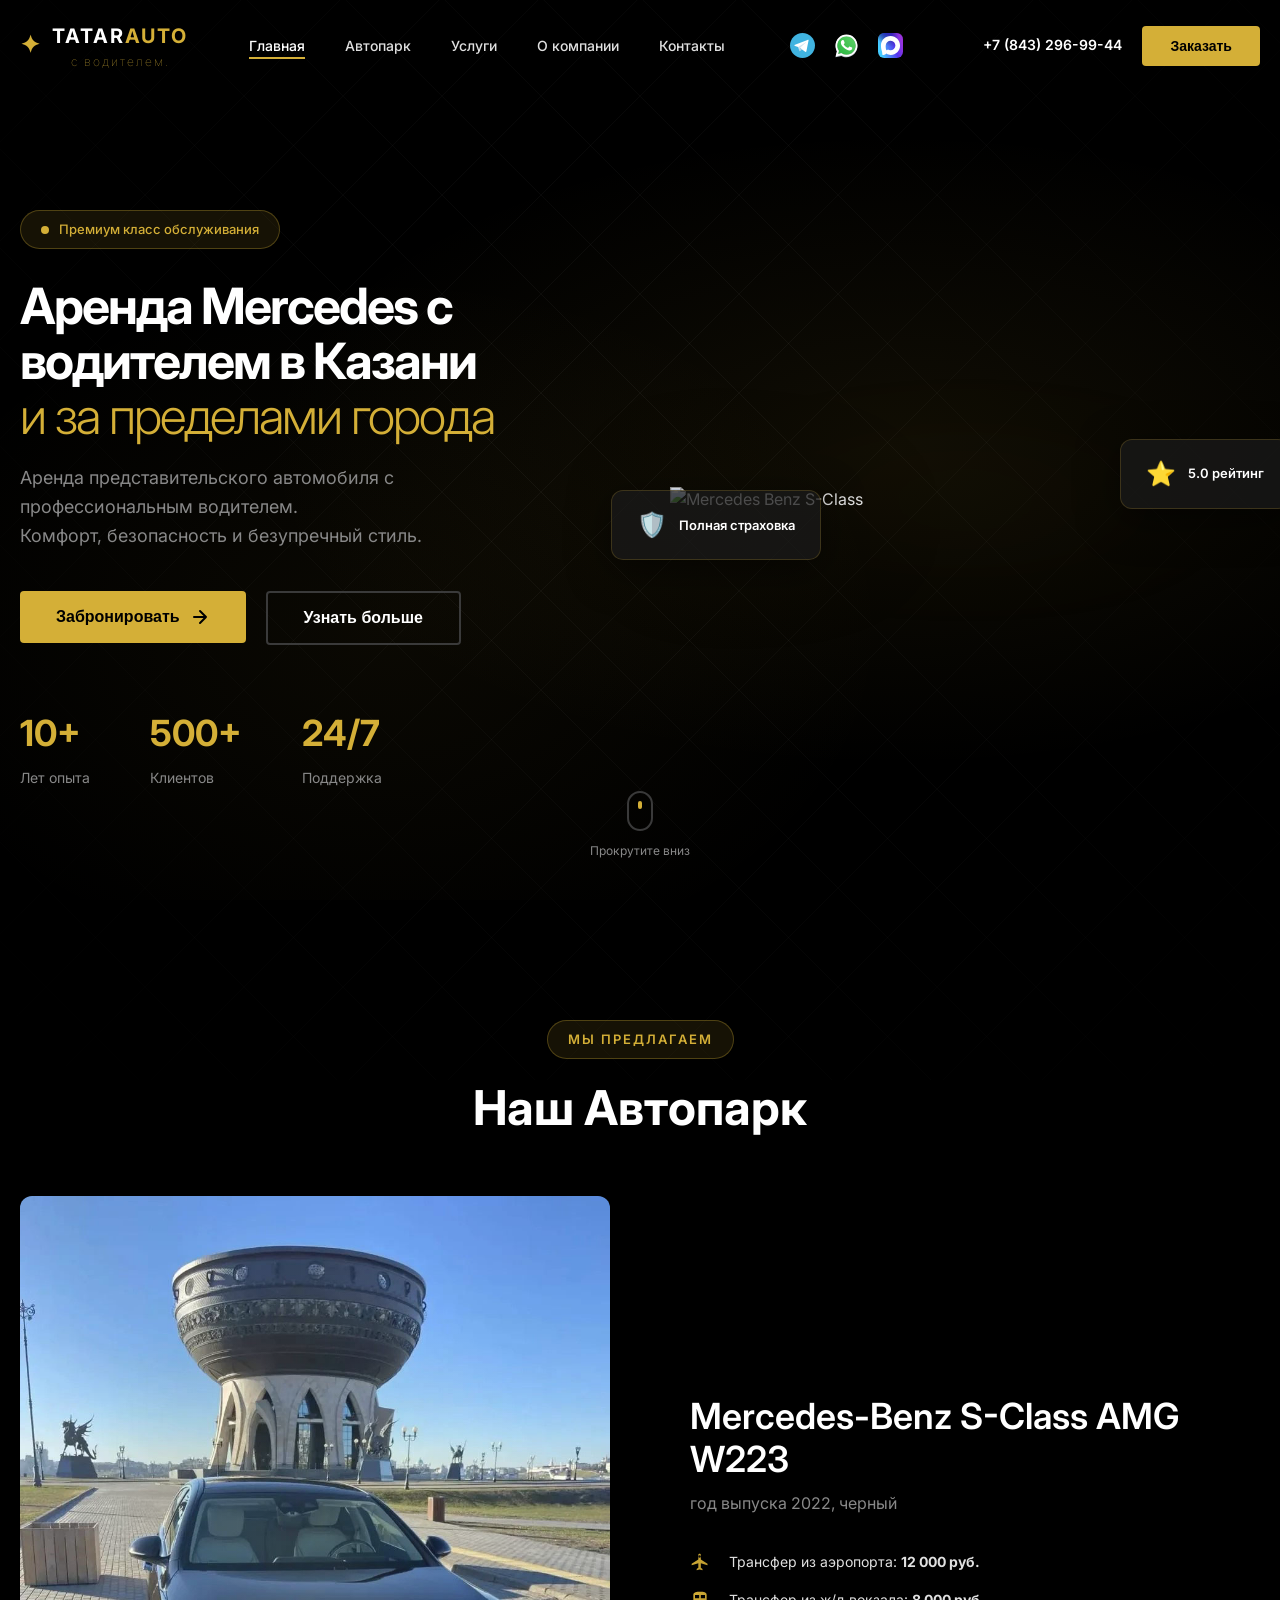
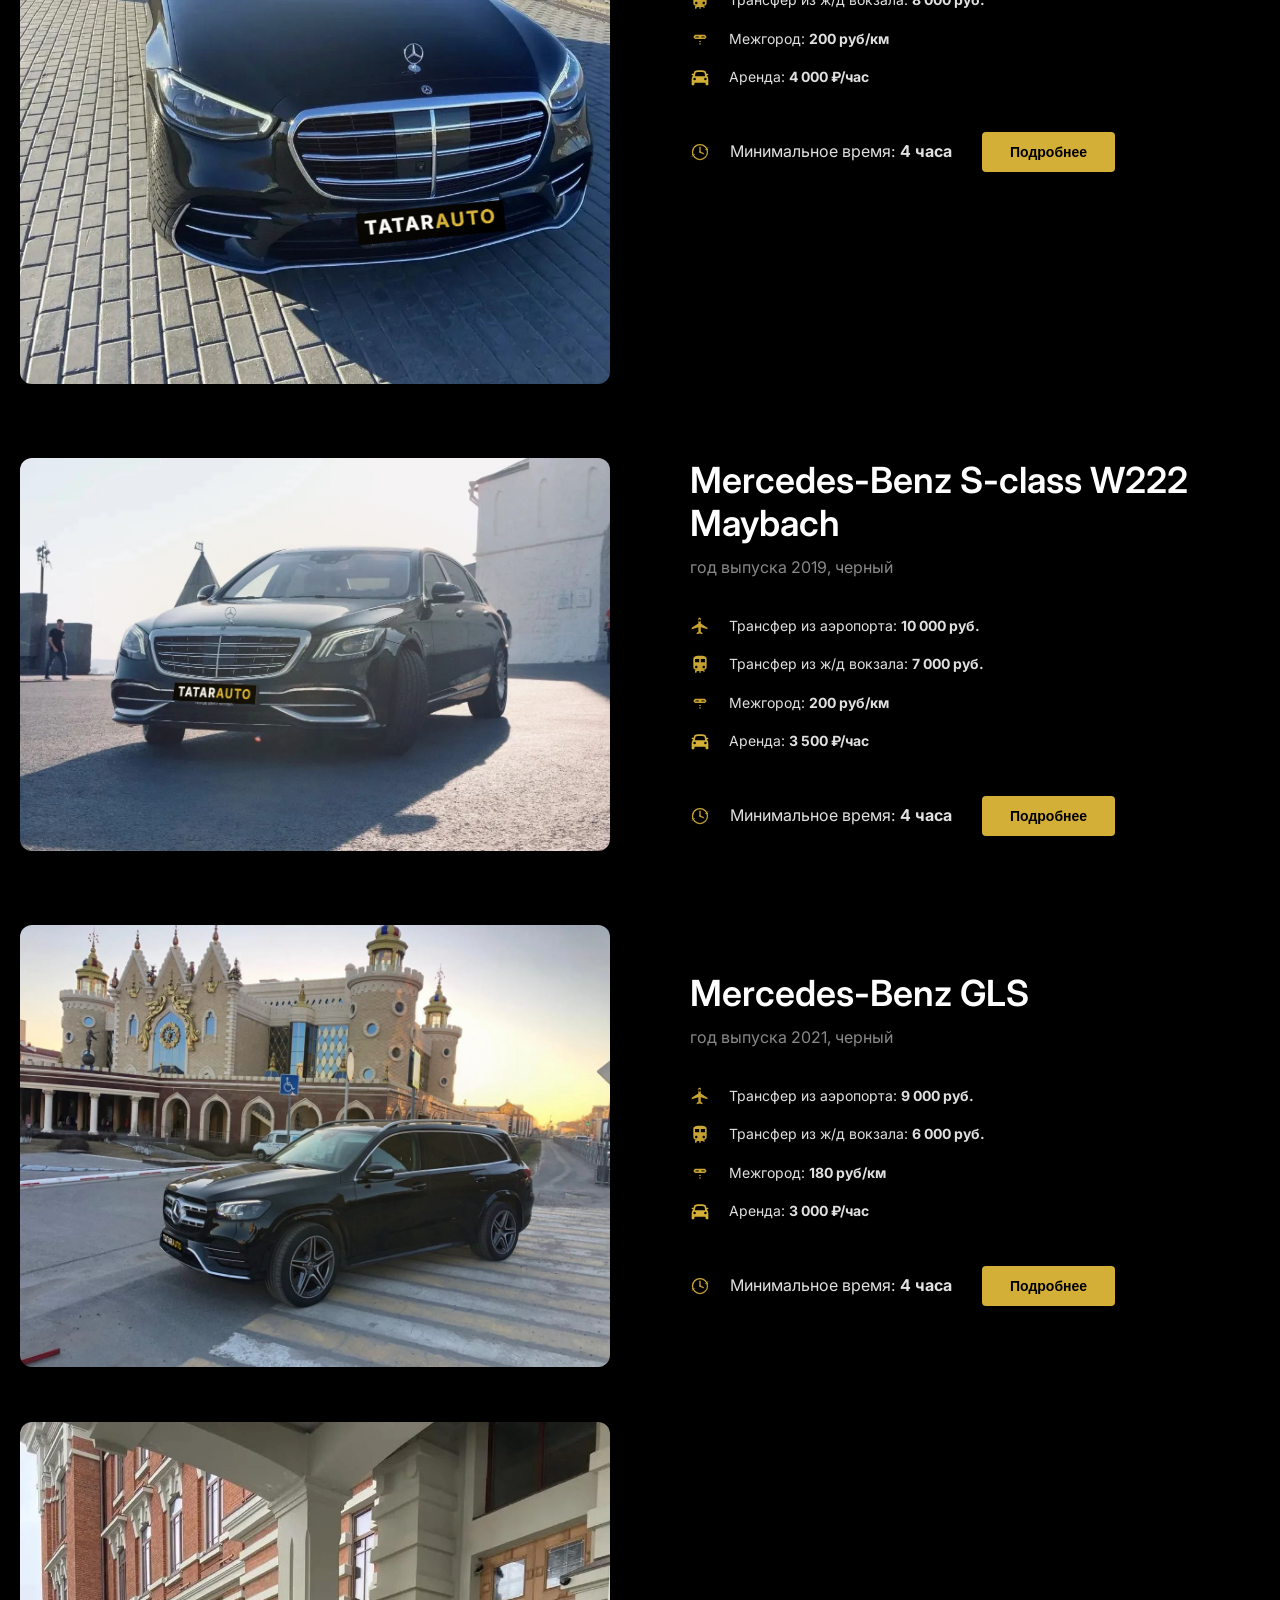
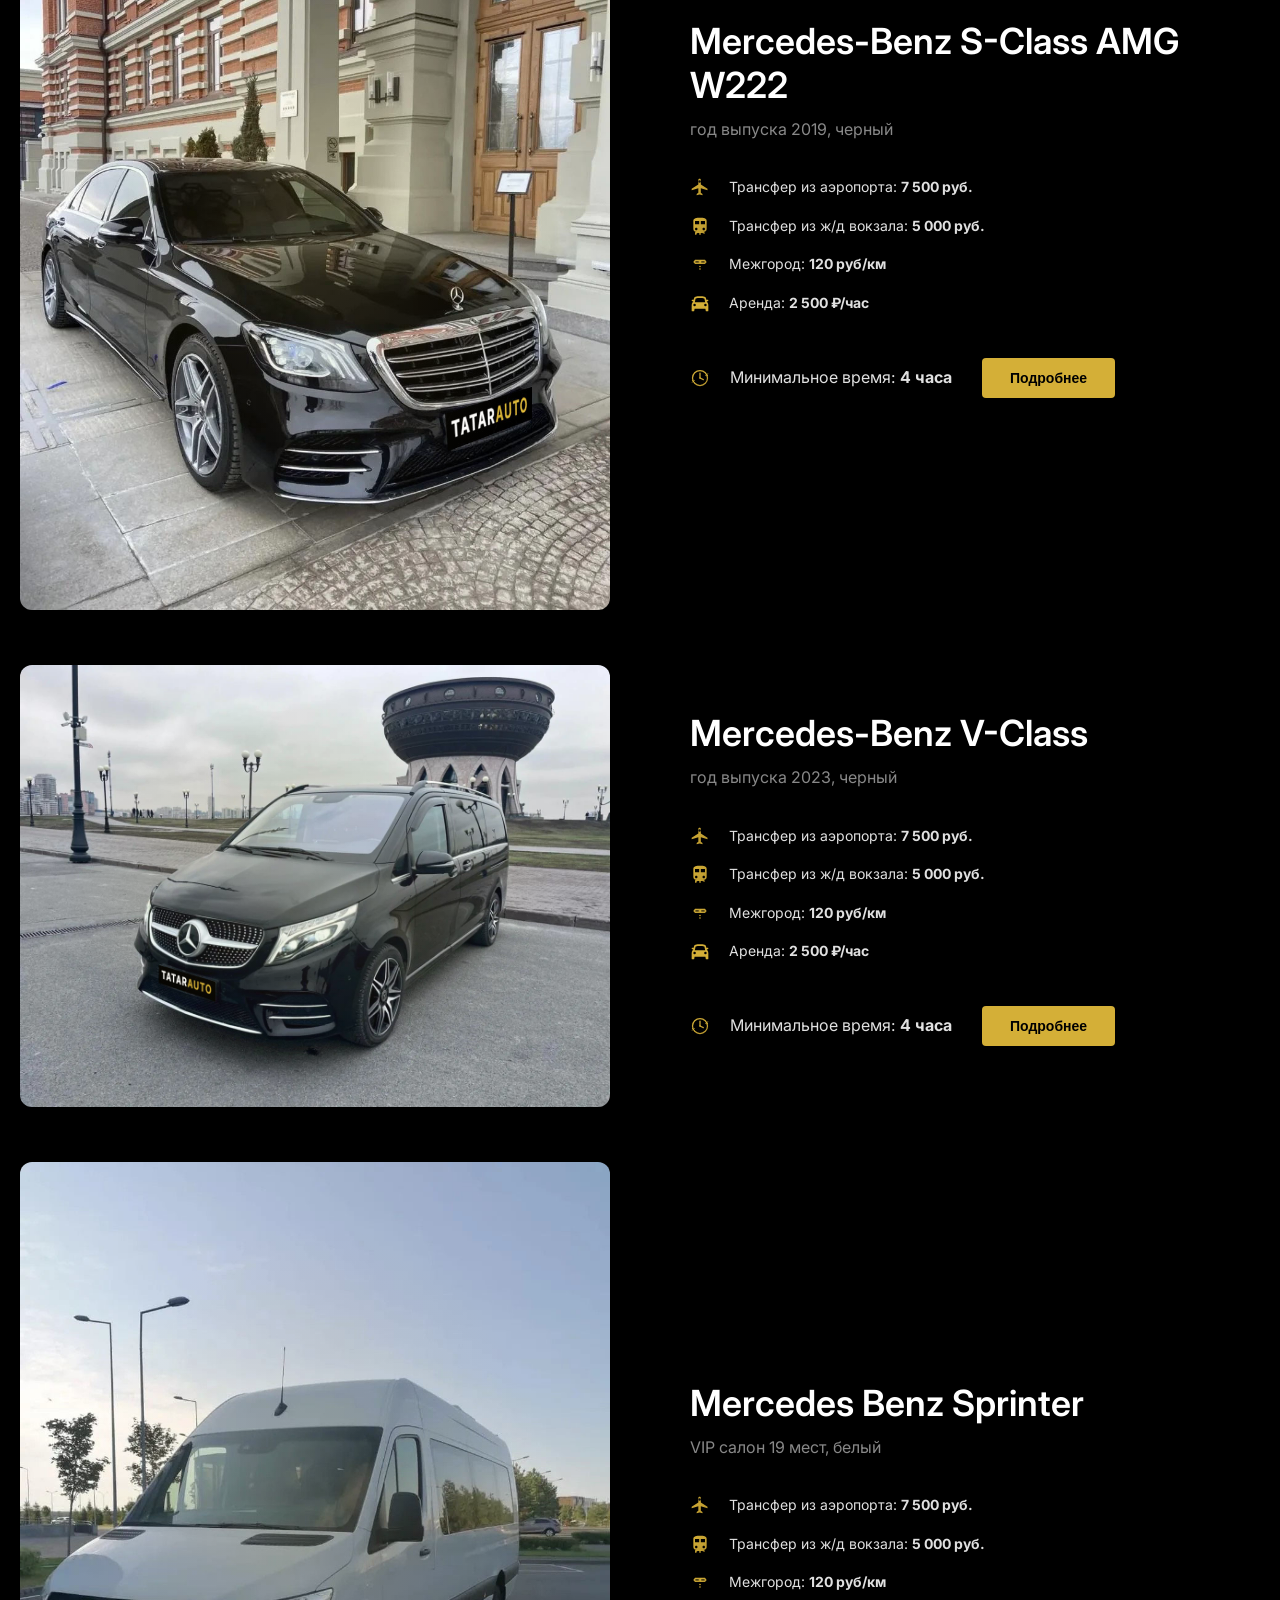
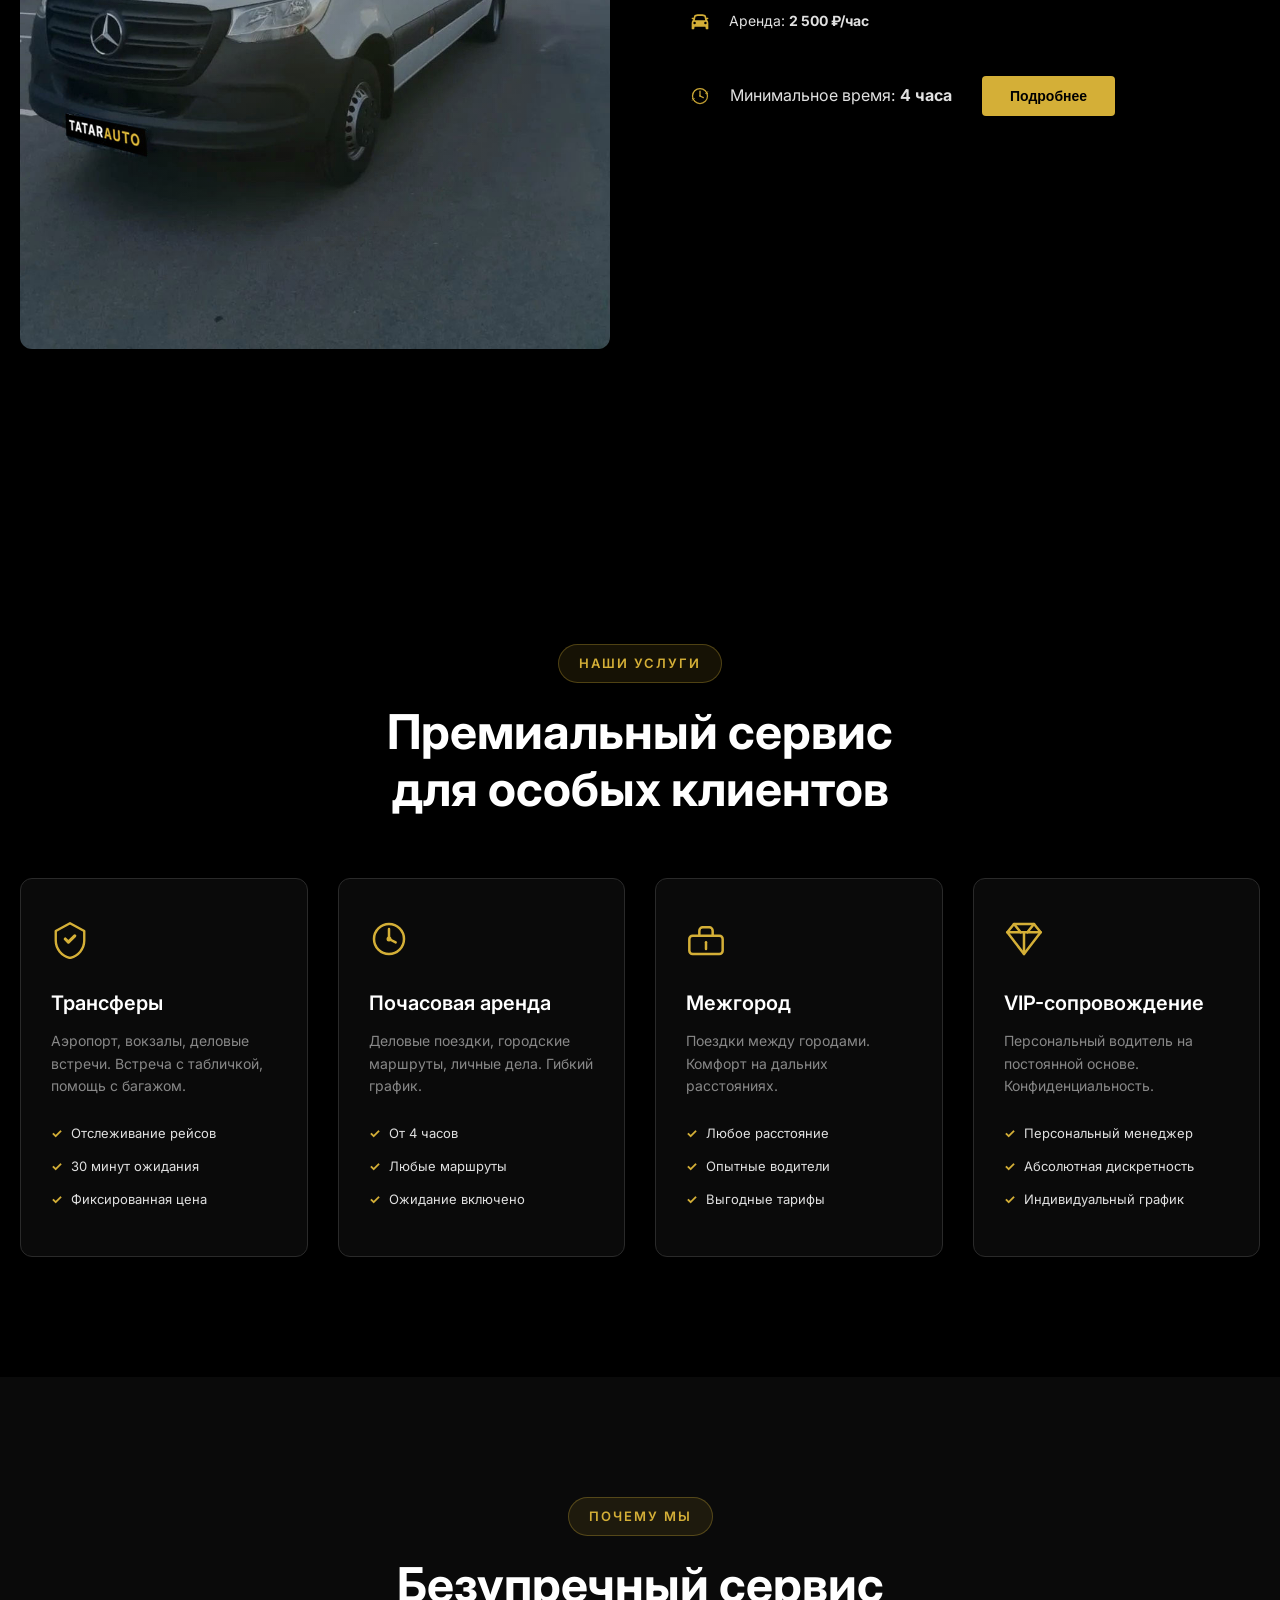
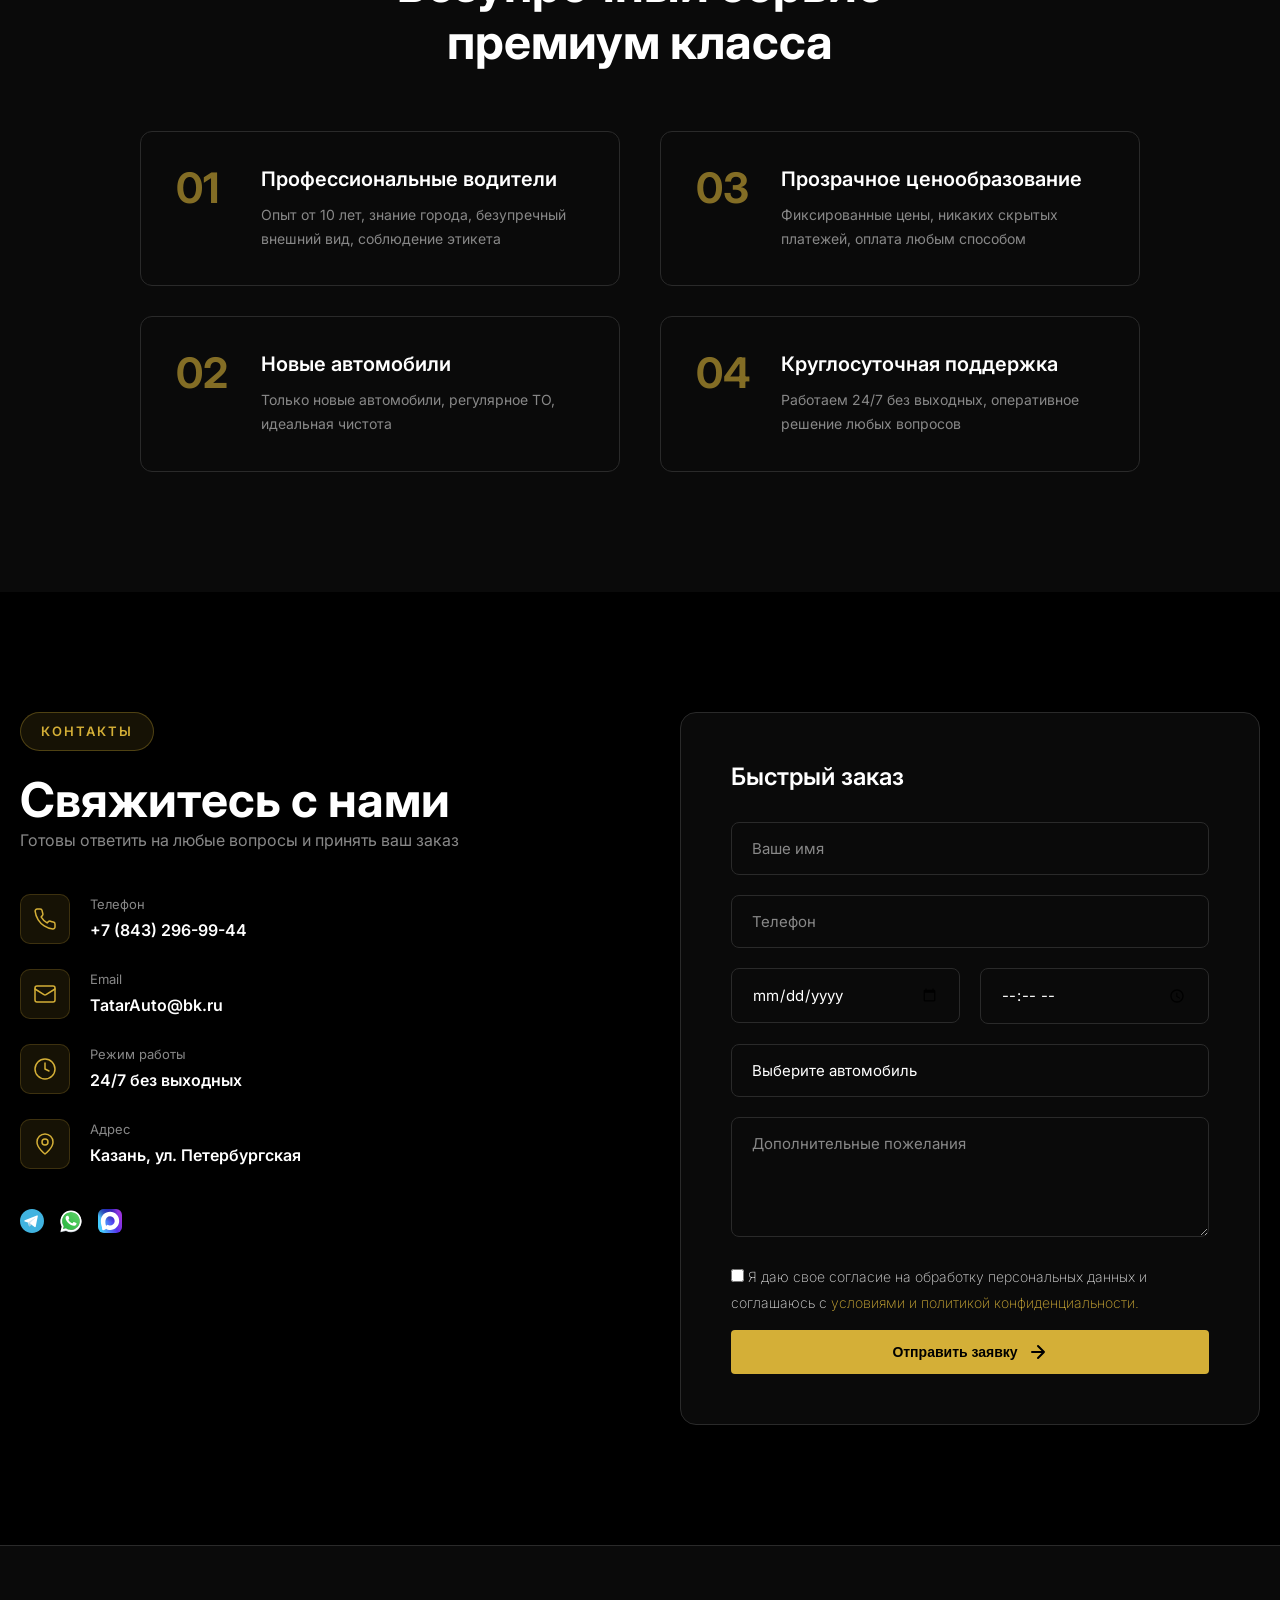
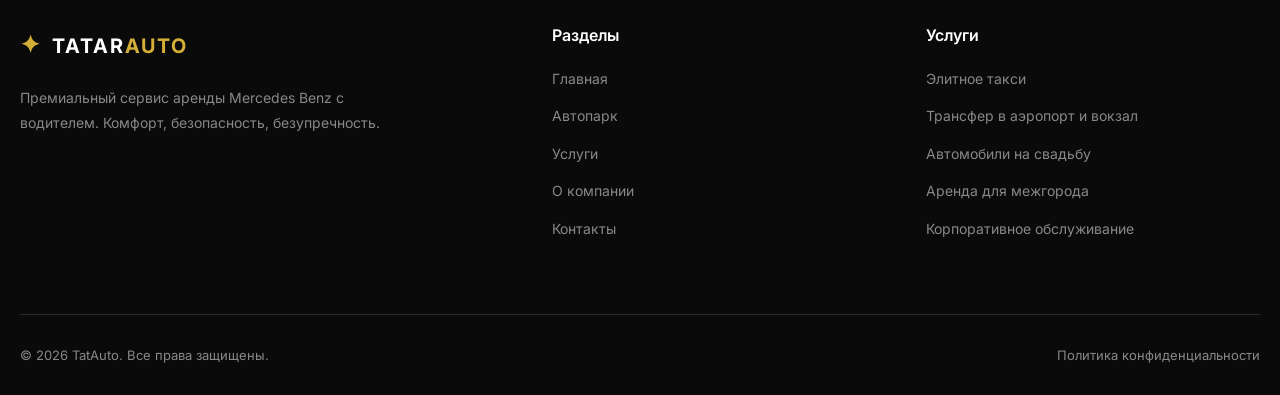
==== commit 7e0f1922: "gls maybach" ====
--- a/index.html
+++ b/index.html
@@ -5,7 +5,8 @@
     <meta charset="UTF-8">
     <meta name="viewport" content="width=device-width, initial-scale=1.0">
     <title>Аренда Mercedes с водителем в Казани и за пределами города | TatarAuto с водителем</title>
-    <link rel="stylesheet" href="style.css?v=0.4">
+    <link rel="stylesheet" href="style.css?v=0.6">
+    <link rel="icon" href="favicon.svg" type="image/svg+xml">
     <link rel="preconnect" href="https://fonts.googleapis.com">
     <link href="https://fonts.googleapis.com/css2?family=Inter:wght@300;400;500;600;700&display=swap" rel="stylesheet">
 </head>
@@ -203,6 +204,78 @@
                     </div>
                 </div>
                 <!-- Other fleet items would be here -->
+                <div class="fleet-item" id="maybach">
+                    <div class="fleet-image-wrapper">
+                        <div class="fleet-glow"></div>
+                        <img src="image/Maybach/Maybach-1.jpg" alt="Mercedes-Benz S-class W222 Maybach">
+                    </div>
+                    <div class="fleet-info">
+                        <h3 class="fleet-title"><a href="maybach.html">Mercedes-Benz S-class W222 Maybach</a></h3>
+                        <p class="fleet-subtitle">год выпуска 2019, черный</p>
+                        <ul class="fleet-features">
+                            <li>
+                                <img src="image/aero.svg">
+                                Трансфер из аэропорта: <b>10 000 руб.</b>
+                            </li>
+                            <li>
+                                <img src="image/zhd.svg">
+                                Трансфер из ж/д вокзала: <b>7 000 руб.</b>
+                            </li>
+                            <li>
+                                <img src="image/mezh.svg">
+                                Межгород: <b>200 руб/км</b>
+                            </li>
+                            <li>
+                                <img src="image/auto.svg">
+                                Аренда: <b>3 500 ₽/час</b>
+                            </li>
+                        </ul>
+                        <div class="fleet-price">
+                            <div class="price-block">
+                                <div class="price-value"><img src="image/time.svg"></div>
+                                <span class="price-label">Минимальное время: </span>
+                                <span class="price-currency"><b>4 часа</b></span>
+                            </div>
+                            <a href="maybach.html"><button class="btn-primary">Подробнее</button></a>
+                        </div>
+                    </div>
+                </div>
+                <div class="fleet-item" id="gls">
+                    <div class="fleet-image-wrapper">
+                        <div class="fleet-glow"></div>
+                        <img src="image/GLS/GLS-1.jpg" alt="S-Class">
+                    </div>
+                    <div class="fleet-info">
+                        <h3 class="fleet-title"><a href="gls.html">Mercedes-Benz GLS</a></h3>
+                        <p class="fleet-subtitle">год выпуска 2021, черный</p>
+                        <ul class="fleet-features">
+                            <li>
+                                <img src="image/aero.svg">
+                                Трансфер из аэропорта: <b>9 000 руб.</b>
+                            </li>
+                            <li>
+                                <img src="image/zhd.svg">
+                                Трансфер из ж/д вокзала: <b>6 000 руб.</b>
+                            </li>
+                            <li>
+                                <img src="image/mezh.svg">
+                                Межгород: <b>180 руб/км</b>
+                            </li>
+                            <li>
+                                <img src="image/auto.svg">
+                                Аренда: <b>3 000 ₽/час</b>
+                            </li>
+                        </ul>
+                        <div class="fleet-price">
+                            <div class="price-block">
+                                <div class="price-value"><img src="image/time.svg"></div>
+                                <span class="price-label">Минимальное время: </span>
+                                <span class="price-currency"><b>4 часа</b></span>
+                            </div>
+                            <a href="gls.html"><button class="btn-primary">Подробнее</button></a>
+                        </div>
+                    </div>
+                </div>
                 <div class="fleet-item" id="e-class">
                     <div class="fleet-image-wrapper">
                         <div class="fleet-glow"></div>
@@ -539,10 +612,12 @@
                         <div class="form-group">
                             <select name="car" class="form-input" required>
                                 <option value="">Выберите автомобиль</option>
-                                <option value="s-class">S-class AMG W222</option>
-                                <option value="e-class">S-class AMG W223</option>
-                                <option value="v-class">V-Class</option>
-                                <option value="sprinter">Sprinter</option>
+                                <option value="W223">S-class AMG W223</option>
+                                <option value="Maybach">S-class W222 Maybach</option>
+                                <option value="GLS">GLS</option>
+                                <option value="W222">S-class AMG W222</option>
+                                <option value="V-Class">V-Class</option>
+                                <option value="Sprinter">Sprinter</option>
                             </select>
                         </div>
                         <div class="form-group">
@@ -635,10 +710,12 @@
                     <div class="form-group">
                         <select name="car" class="form-input" required>
                             <option value="">Выберите автомобиль</option>
-                            <option value="s-class">S-class AMG W222</option>
-                            <option value="e-class">S-class AMG W223</option>
-                            <option value="v-class">V-Class</option>
-                            <option value="sprinter">Sprinter</option>
+                            <option value="W223">S-class AMG W223</option>
+                            <option value="Maybach">S-class W222 Maybach</option>
+                            <option value="GLS">GLS</option>
+                            <option value="W222">S-class AMG W222</option>
+                            <option value="V-Class">V-Class</option>
+                            <option value="Sprinter">Sprinter</option>
                         </select>
                     </div>
                     <div class="form-group">
@@ -662,7 +739,7 @@
     </div>
 
     <script src="https://code.jquery.com/jquery-3.7.1.min.js"></script>
-    <script src="script.js?v=0.4"></script>
+    <script src="script.js?v=0.6"></script>
 </body>
 
 </html>
--- a/style.css
+++ b/style.css
@@ -325,6 +325,10 @@
     justify-content: center;
 }
 
+#bookingModal { z-index: 2010; }
+#mobileMenu { z-index: 2000; }
+#mobileOverlay { z-index: 1990; }
+
 /* ============================================
    Hero Section
    ============================================ */
@@ -981,6 +985,9 @@
 
     .advantage-text h4 {
         font-size: 18px;
+    }
+    .fleet-info {
+        padding: 0px;
     }
 }
 
@@ -1497,4 +1504,141 @@
 .mt-20 { margin-top: 20px; }
 .mt-40 { margin-top: 40px; }
 .mb-20 { margin-bottom: 20px; }
-.mb-40 { margin-bottom: 40px; }+.mb-40 { margin-bottom: 40px; }
+@media (max-height: 780px) {
+    .form-group {margin-bottom: 5px;}
+    .form-row {gap: 0px;}
+    .contact-form p {display: none;}
+    .form-label span {font-size: 12px;line-height: 1.0;}
+}
+
+/* ============================================
+   Mobile Menu (2026 Premium Style)
+   ============================================ */
+.mobile-overlay {
+    position: fixed;
+    top: 0; left: 0;
+    width: 100%; height: 100%;
+    background: rgba(0, 0, 0, 0.7);
+    backdrop-filter: blur(8px);
+    z-index: 1990;
+    opacity: 0;
+    visibility: hidden;
+    transition: opacity 0.4s ease, visibility 0.4s ease;
+}
+
+.mobile-overlay.active {
+    opacity: 1;
+    visibility: visible;
+}
+
+.mobile-menu {
+    position: fixed;
+    top: 0; left: 0;
+    width: 100%; height: 100vh;
+    background: rgba(10, 10, 10, 0.98);
+    backdrop-filter: blur(20px);
+    z-index: 2000;
+    transform: translateX(-100%);
+    transition: transform 0.5s cubic-bezier(0.22, 1, 0.36, 1);
+    display: flex;
+    flex-direction: column;
+    padding: 25px;
+    box-sizing: border-box;
+    overflow-y: auto;
+}
+
+.mobile-menu.active {
+    transform: translateX(0);
+}
+
+.mobile-header {
+    display: flex;
+    justify-content: space-between;
+    align-items: center;
+    padding-bottom: 25px;
+    border-bottom: 1px solid var(--color-gray);
+}
+
+.mobile-close {
+    background: none;
+    border: none;
+    color: var(--color-white);
+    font-size: 36px;
+    line-height: 1;
+    cursor: pointer;
+    padding: 5px;
+    transition: var(--transition-fast);
+    transform: rotate(0deg);
+}
+
+.mobile-close:hover {
+    color: var(--color-gold);
+    transform: rotate(90deg);
+}
+
+.mobile-nav {
+    list-style: none;
+    margin: 0;
+    flex-grow: 1;
+}
+
+.mobile-nav li {
+    opacity: 0;
+    transform: translateX(-20px);
+    transition: all 0.4s ease;
+}
+
+/* Stagger animation for links */
+.mobile-menu.active .mobile-nav li:nth-child(1) { opacity: 1; transform: translateX(0); transition-delay: 0.1s; }
+.mobile-menu.active .mobile-nav li:nth-child(2) { opacity: 1; transform: translateX(0); transition-delay: 0.15s; }
+.mobile-menu.active .mobile-nav li:nth-child(3) { opacity: 1; transform: translateX(0); transition-delay: 0.2s; }
+.mobile-menu.active .mobile-nav li:nth-child(4) { opacity: 1; transform: translateX(0); transition-delay: 0.25s; }
+.mobile-menu.active .mobile-nav li:nth-child(5) { opacity: 1; transform: translateX(0); transition-delay: 0.3s; }
+
+.mobile-nav .nav-link {
+    display: block;
+    font-size: 20px;
+    font-weight: 400;
+    color: var(--color-white);
+    padding: 14px 0;
+    border-bottom: 1px solid rgba(255, 255, 255, 0.05);
+    transition: var(--transition-fast);
+}
+
+.mobile-nav .nav-link:hover,
+.mobile-nav .nav-link.active {
+    color: var(--color-gold);
+    padding-left: 15px;
+}
+
+.mobile-footer {
+    padding-top: 25px;
+    border-top: 1px solid var(--color-gray);
+    display: flex;
+    flex-direction: column;
+    gap: 15px;
+}
+
+.mobile-phone {
+    font-size: 22px;
+    font-weight: 700;
+    color: var(--color-white);
+    text-align: center;
+    letter-spacing: 1px;
+}
+
+.mobile-phone:hover {
+    color: var(--color-gold);
+}
+
+/* Show/Hide logic */
+@media (max-width: 768px) {
+    .nav-menu, .nav-cta { display: none !important; }
+    .hamburger { display: flex !important; }
+    .mobile-menu, .mobile-overlay { display: flex; }
+}
+
+@media (min-width: 769px) {
+    .mobile-menu, .mobile-overlay, .hamburger { display: none !important; }
+}
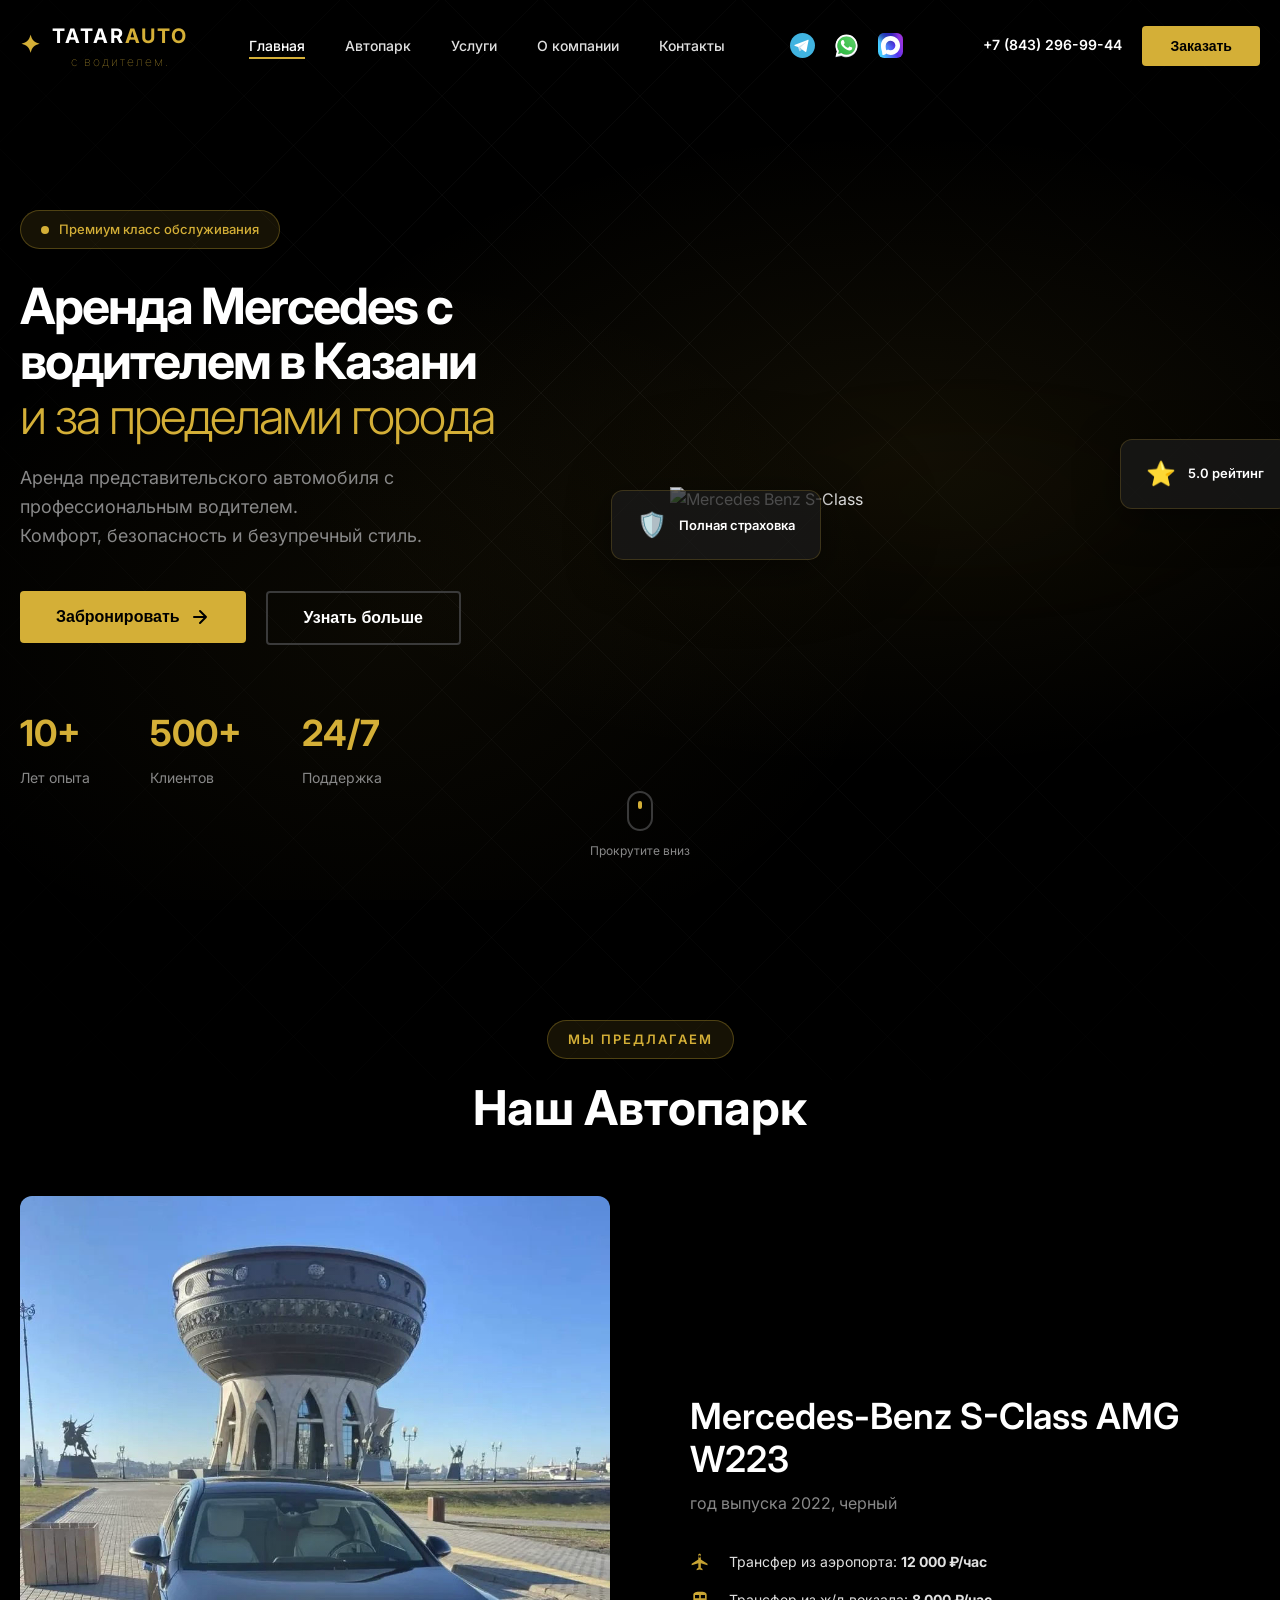
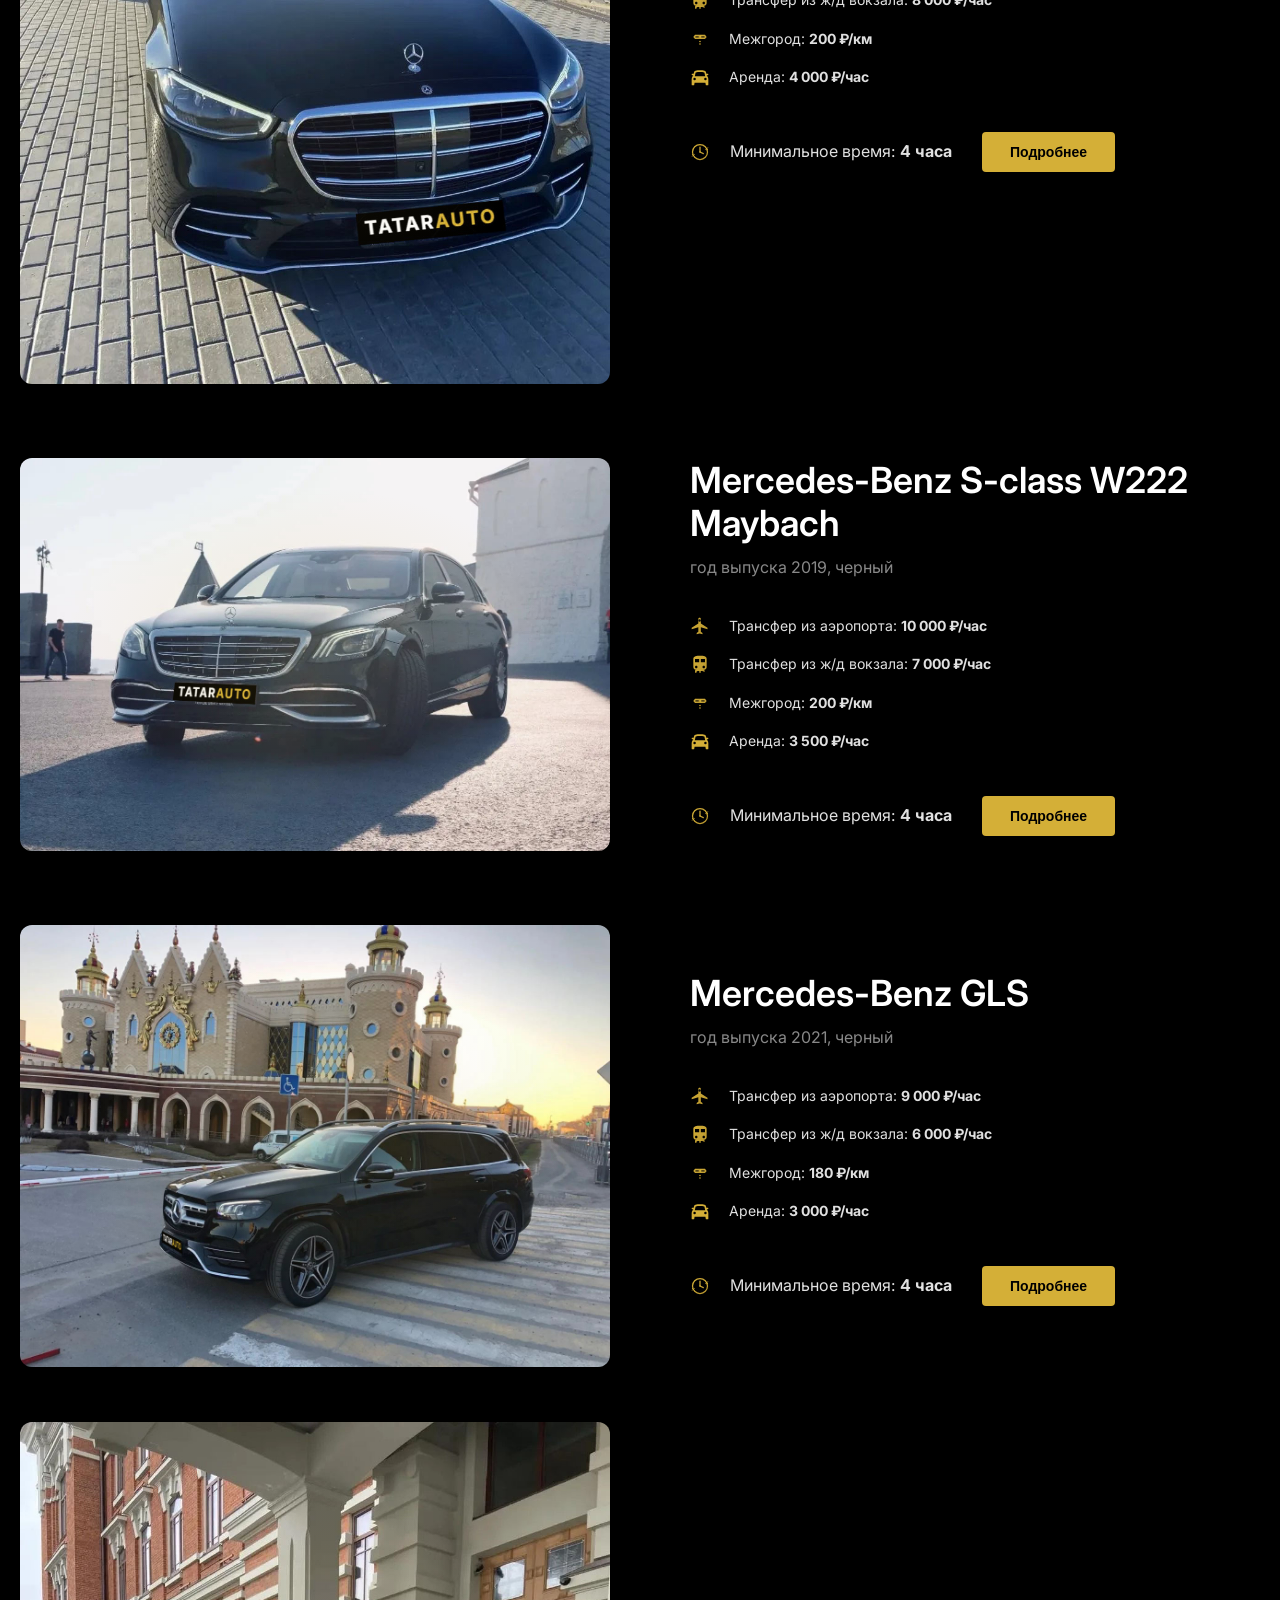
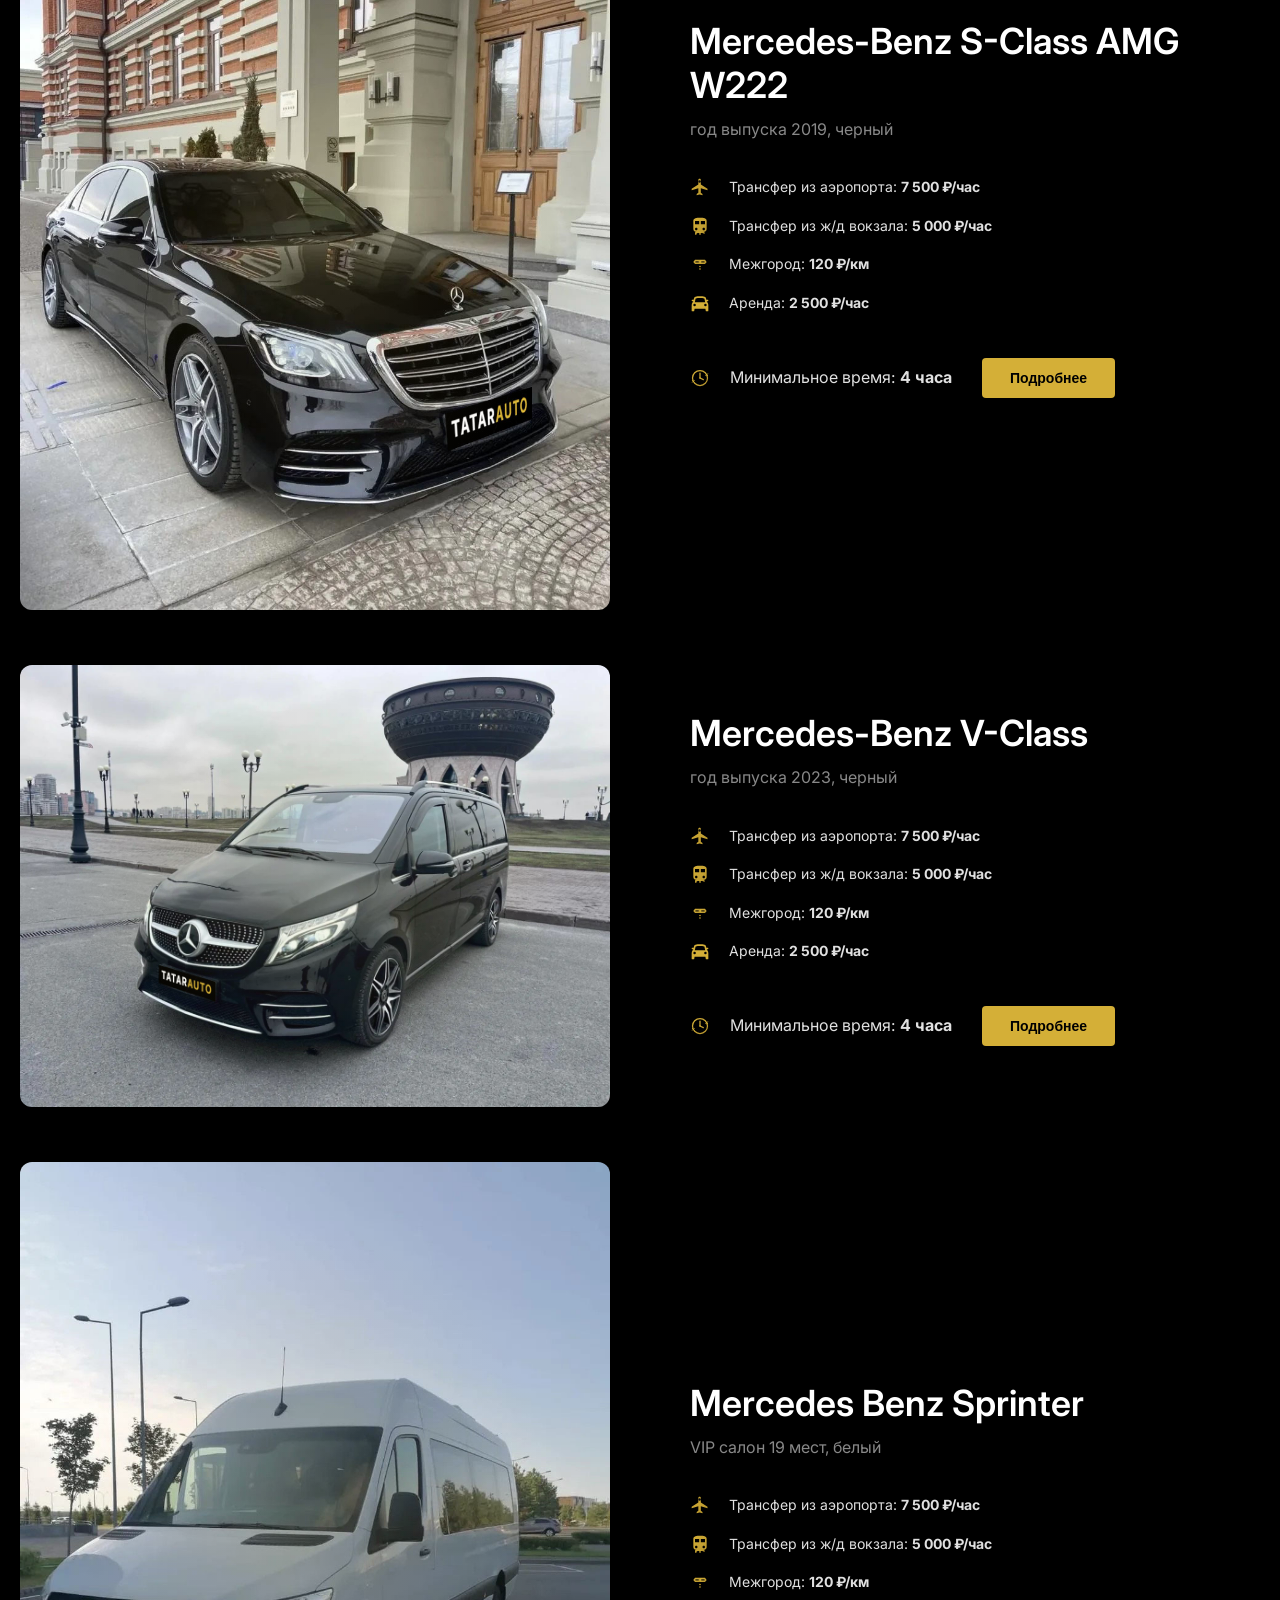
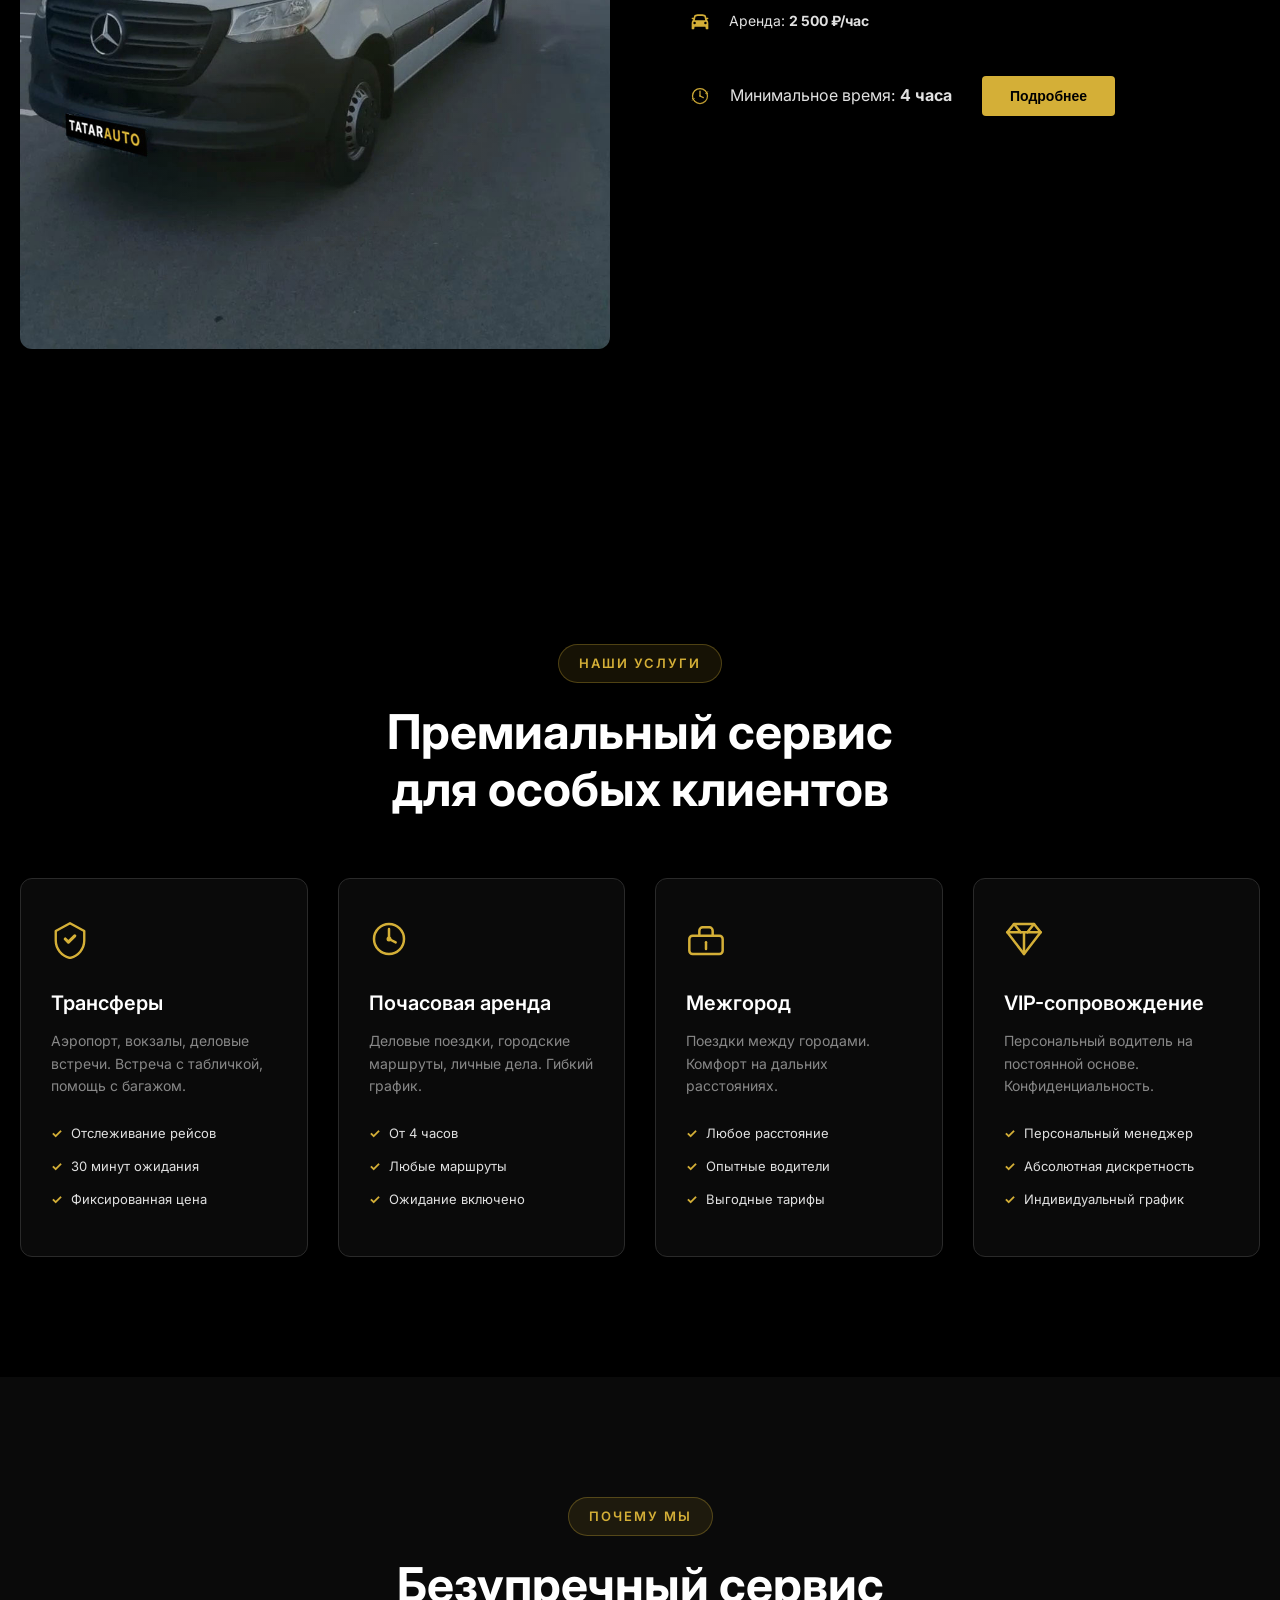
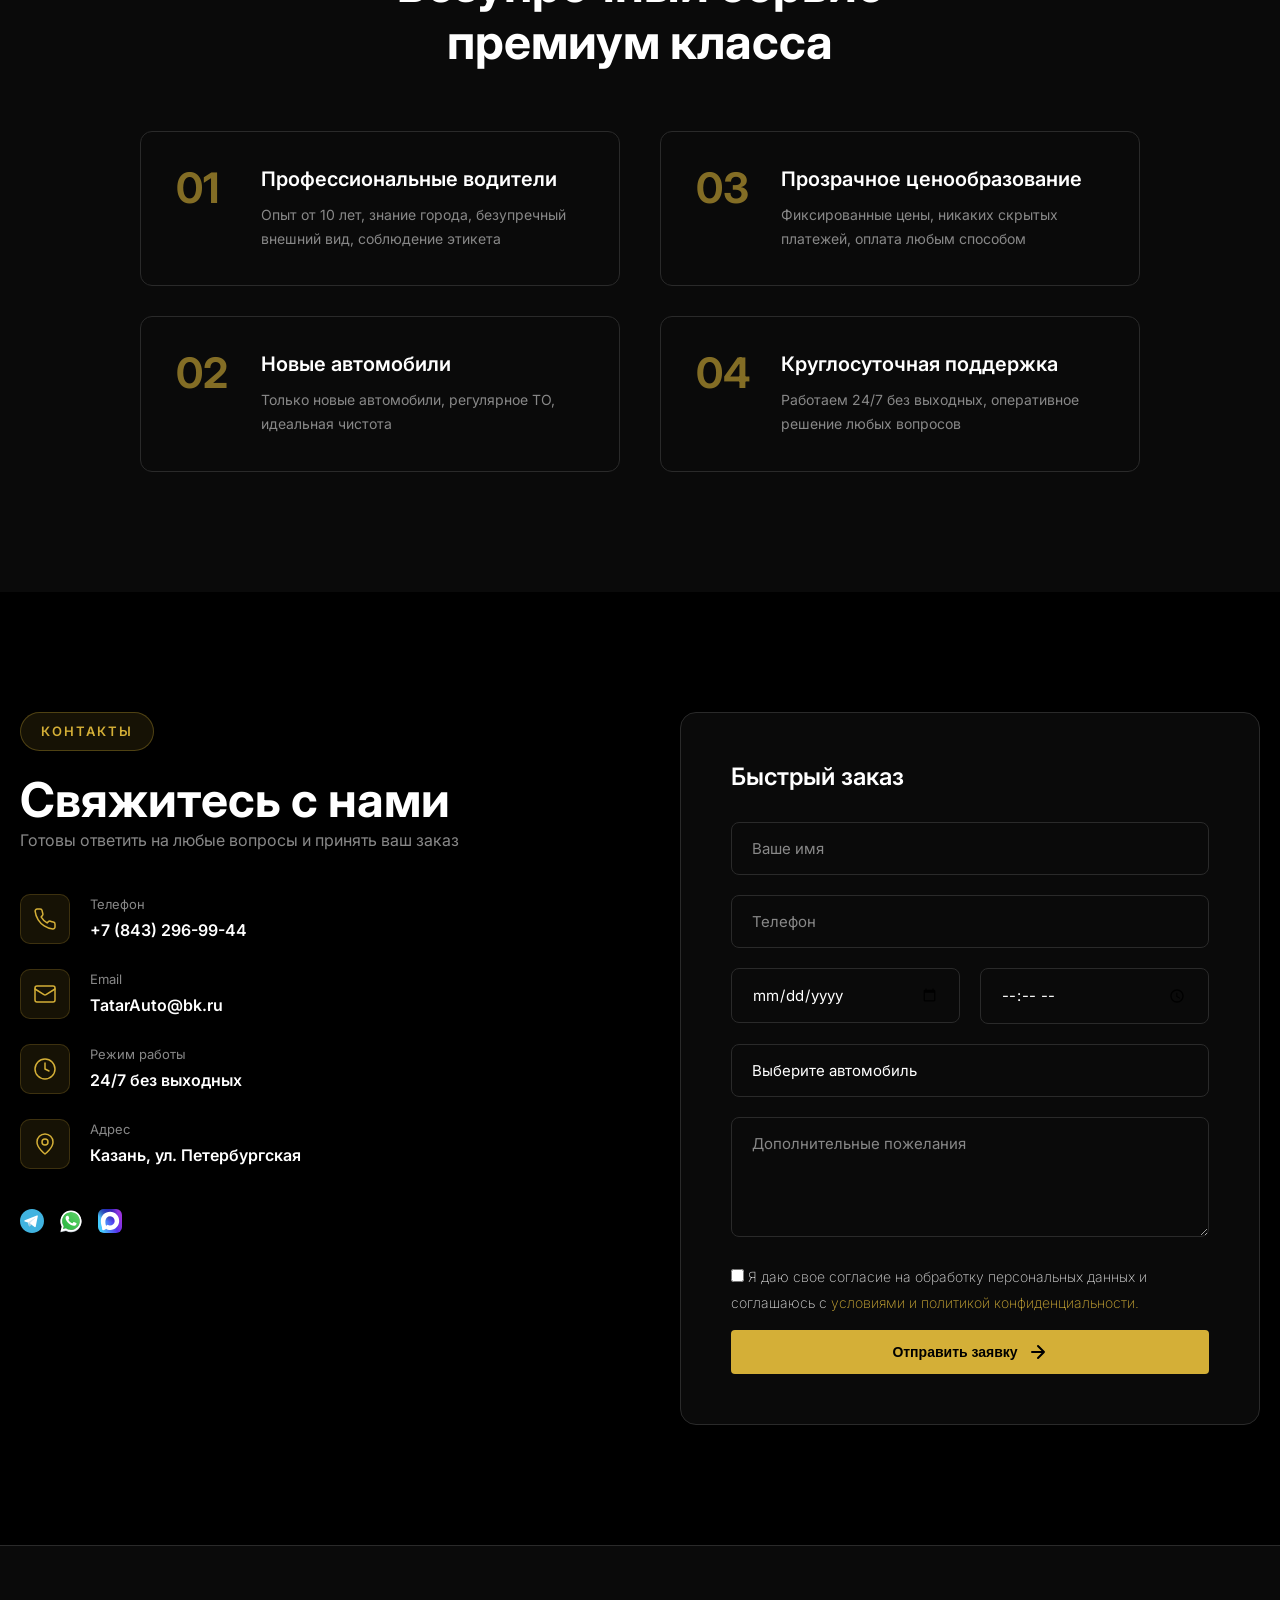
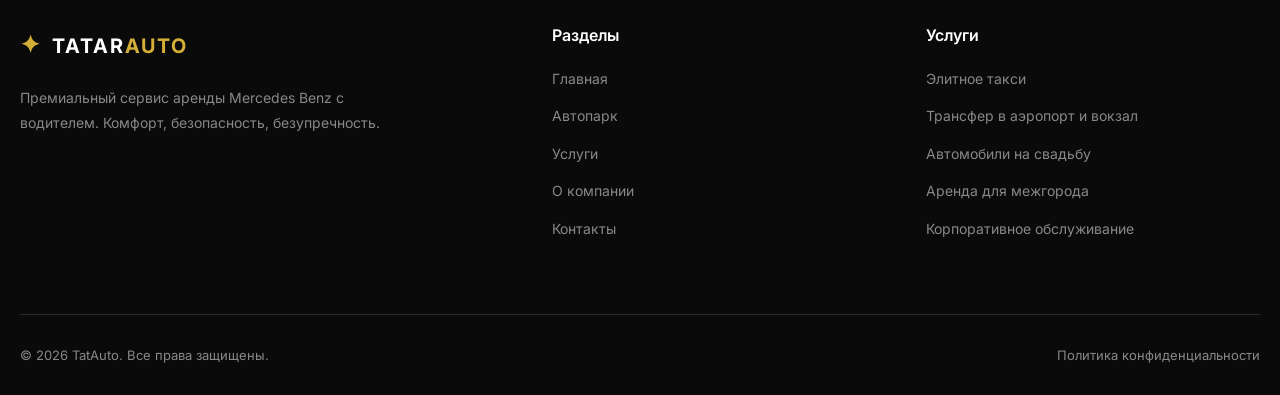
==== commit 19bc266e: "fix price" ====
--- a/index.html
+++ b/index.html
@@ -178,15 +178,15 @@
                         <ul class="fleet-features">
                             <li>
                                 <img src="image/aero.svg">
-                                Трансфер из аэропорта: <b>12 000 руб.</b>
+                                Трансфер из аэропорта: <b>12 000 ₽/час</b>
                             </li>
                             <li>
                                 <img src="image/zhd.svg">
-                                Трансфер из ж/д вокзала: <b>8 000 руб.</b>
+                                Трансфер из ж/д вокзала: <b>8 000 ₽/час</b>
                             </li>
                             <li>
                                 <img src="image/mezh.svg">
-                                Межгород: <b>200 руб/км</b>
+                                Межгород: <b>200 ₽/км</b>
                             </li>
                             <li>
                                 <img src="image/auto.svg">
@@ -215,15 +215,15 @@
                         <ul class="fleet-features">
                             <li>
                                 <img src="image/aero.svg">
-                                Трансфер из аэропорта: <b>10 000 руб.</b>
+                                Трансфер из аэропорта: <b>10 000 ₽/час</b>
                             </li>
                             <li>
                                 <img src="image/zhd.svg">
-                                Трансфер из ж/д вокзала: <b>7 000 руб.</b>
+                                Трансфер из ж/д вокзала: <b>7 000 ₽/час</b>
                             </li>
                             <li>
                                 <img src="image/mezh.svg">
-                                Межгород: <b>200 руб/км</b>
+                                Межгород: <b>200 ₽/км</b>
                             </li>
                             <li>
                                 <img src="image/auto.svg">
@@ -251,15 +251,15 @@
                         <ul class="fleet-features">
                             <li>
                                 <img src="image/aero.svg">
-                                Трансфер из аэропорта: <b>9 000 руб.</b>
+                                Трансфер из аэропорта: <b>9 000 ₽/час</b>
                             </li>
                             <li>
                                 <img src="image/zhd.svg">
-                                Трансфер из ж/д вокзала: <b>6 000 руб.</b>
+                                Трансфер из ж/д вокзала: <b>6 000 ₽/час</b>
                             </li>
                             <li>
                                 <img src="image/mezh.svg">
-                                Межгород: <b>180 руб/км</b>
+                                Межгород: <b>180 ₽/км</b>
                             </li>
                             <li>
                                 <img src="image/auto.svg">
@@ -287,15 +287,15 @@
                         <ul class="fleet-features">
                             <li>
                                 <img src="image/aero.svg">
-                                Трансфер из аэропорта: <b>7 500 руб.</b>
+                                Трансфер из аэропорта: <b>7 500 ₽/час</b>
                             </li>
                             <li>
                                 <img src="image/zhd.svg">
-                                Трансфер из ж/д вокзала: <b>5 000 руб.</b>
+                                Трансфер из ж/д вокзала: <b>5 000 ₽/час</b>
                             </li>
                             <li>
                                 <img src="image/mezh.svg">
-                                Межгород: <b>120 руб/км</b>
+                                Межгород: <b>120 ₽/км</b>
                             </li>
                             <li>
                                 <img src="image/auto.svg">
@@ -323,15 +323,15 @@
                         <ul class="fleet-features">
                             <li>
                                 <img src="image/aero.svg">
-                                Трансфер из аэропорта: <b>7 500 руб.</b>
+                                Трансфер из аэропорта: <b>7 500 ₽/час</b>
                             </li>
                             <li>
                                 <img src="image/zhd.svg">
-                                Трансфер из ж/д вокзала: <b>5 000 руб.</b>
+                                Трансфер из ж/д вокзала: <b>5 000 ₽/час</b>
                             </li>
                             <li>
                                 <img src="image/mezh.svg">
-                                Межгород: <b>120 руб/км</b>
+                                Межгород: <b>120 ₽/км</b>
                             <li>
                                 <img src="image/auto.svg">
                                 Аренда: <b>2 500 ₽/час</b>
@@ -358,15 +358,15 @@
                         <ul class="fleet-features">
                             <li>
                                 <img src="image/aero.svg">
-                                Трансфер из аэропорта: <b>7 500 руб.</b>
+                                Трансфер из аэропорта: <b>7 500 ₽/час</b>
                             </li>
                             <li>
                                 <img src="image/zhd.svg">
-                                Трансфер из ж/д вокзала: <b>5 000 руб.</b>
+                                Трансфер из ж/д вокзала: <b>5 000 ₽/час</b>
                             </li>
                             <li>
                                 <img src="image/mezh.svg">
-                                Межгород: <b>120 руб/км</b>
+                                Межгород: <b>120 ₽/км</b>
                             </li>
                             <li>
                                 <img src="image/auto.svg">
